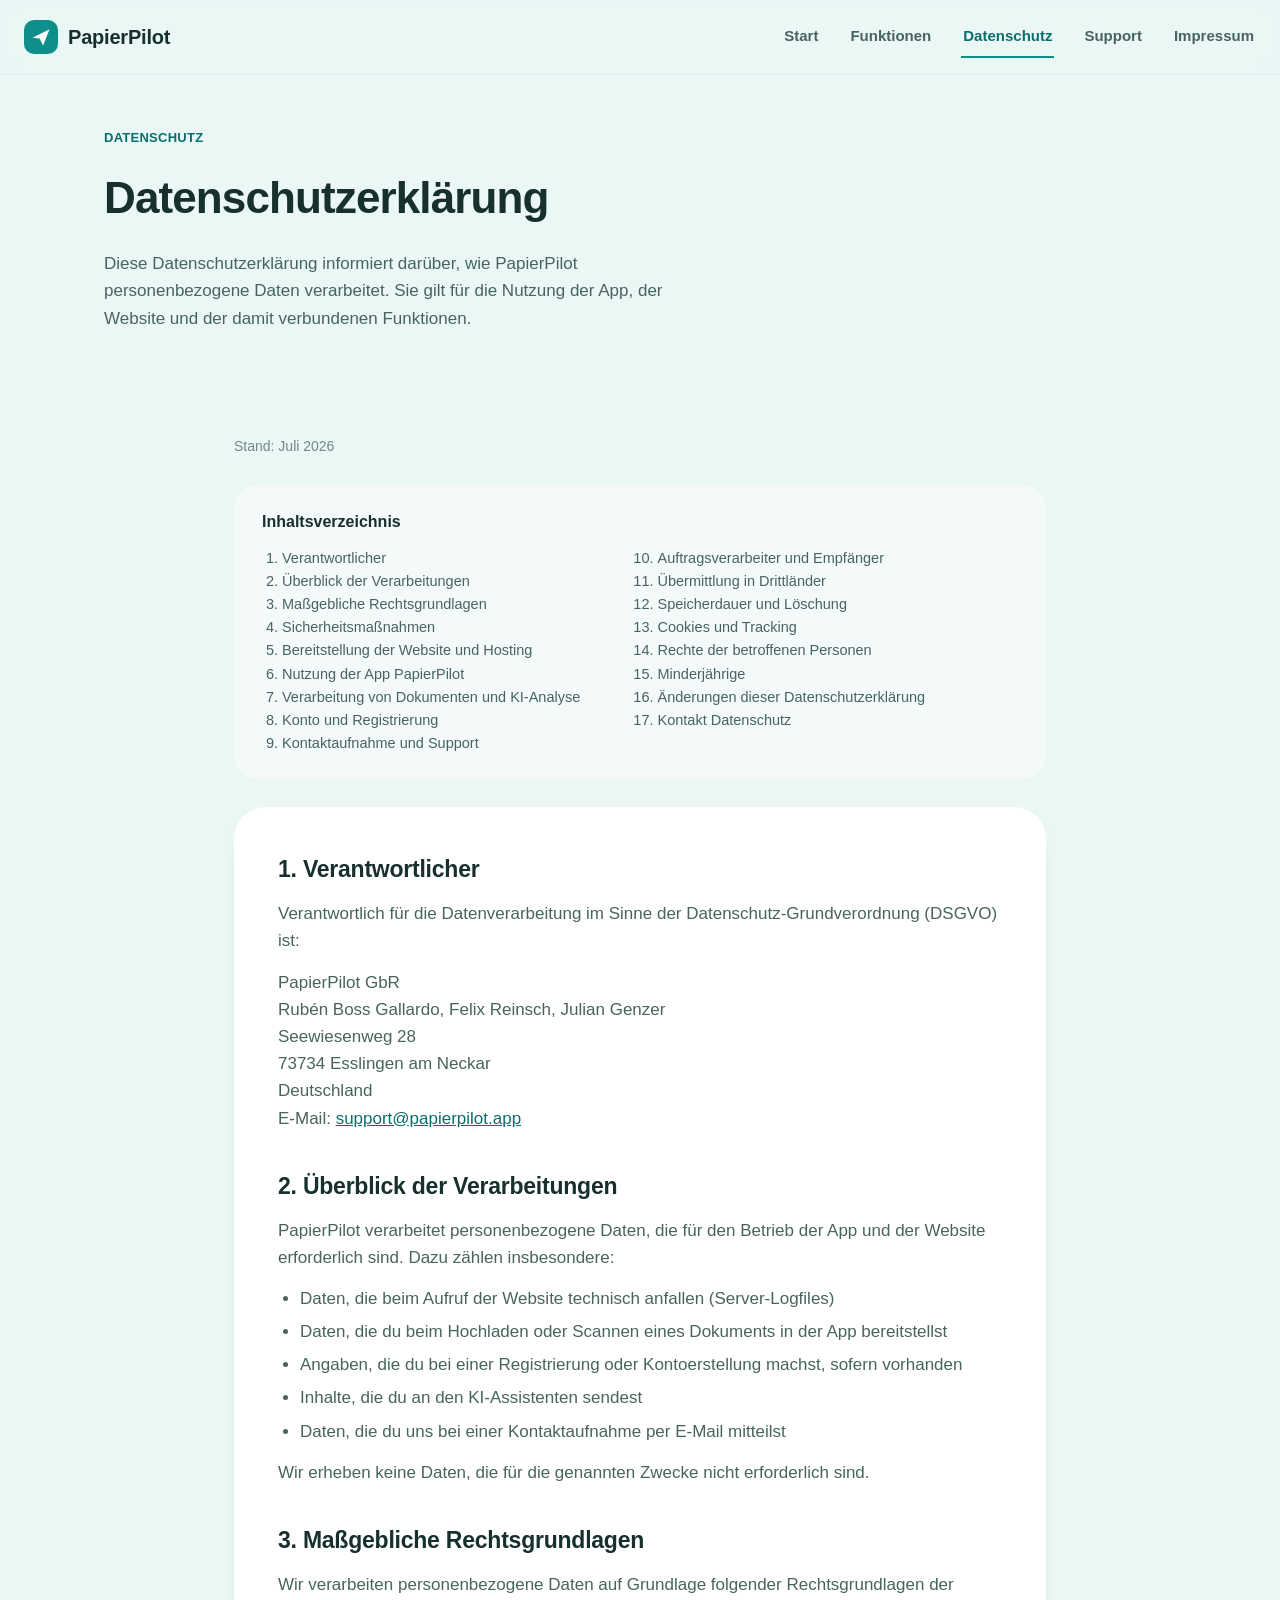
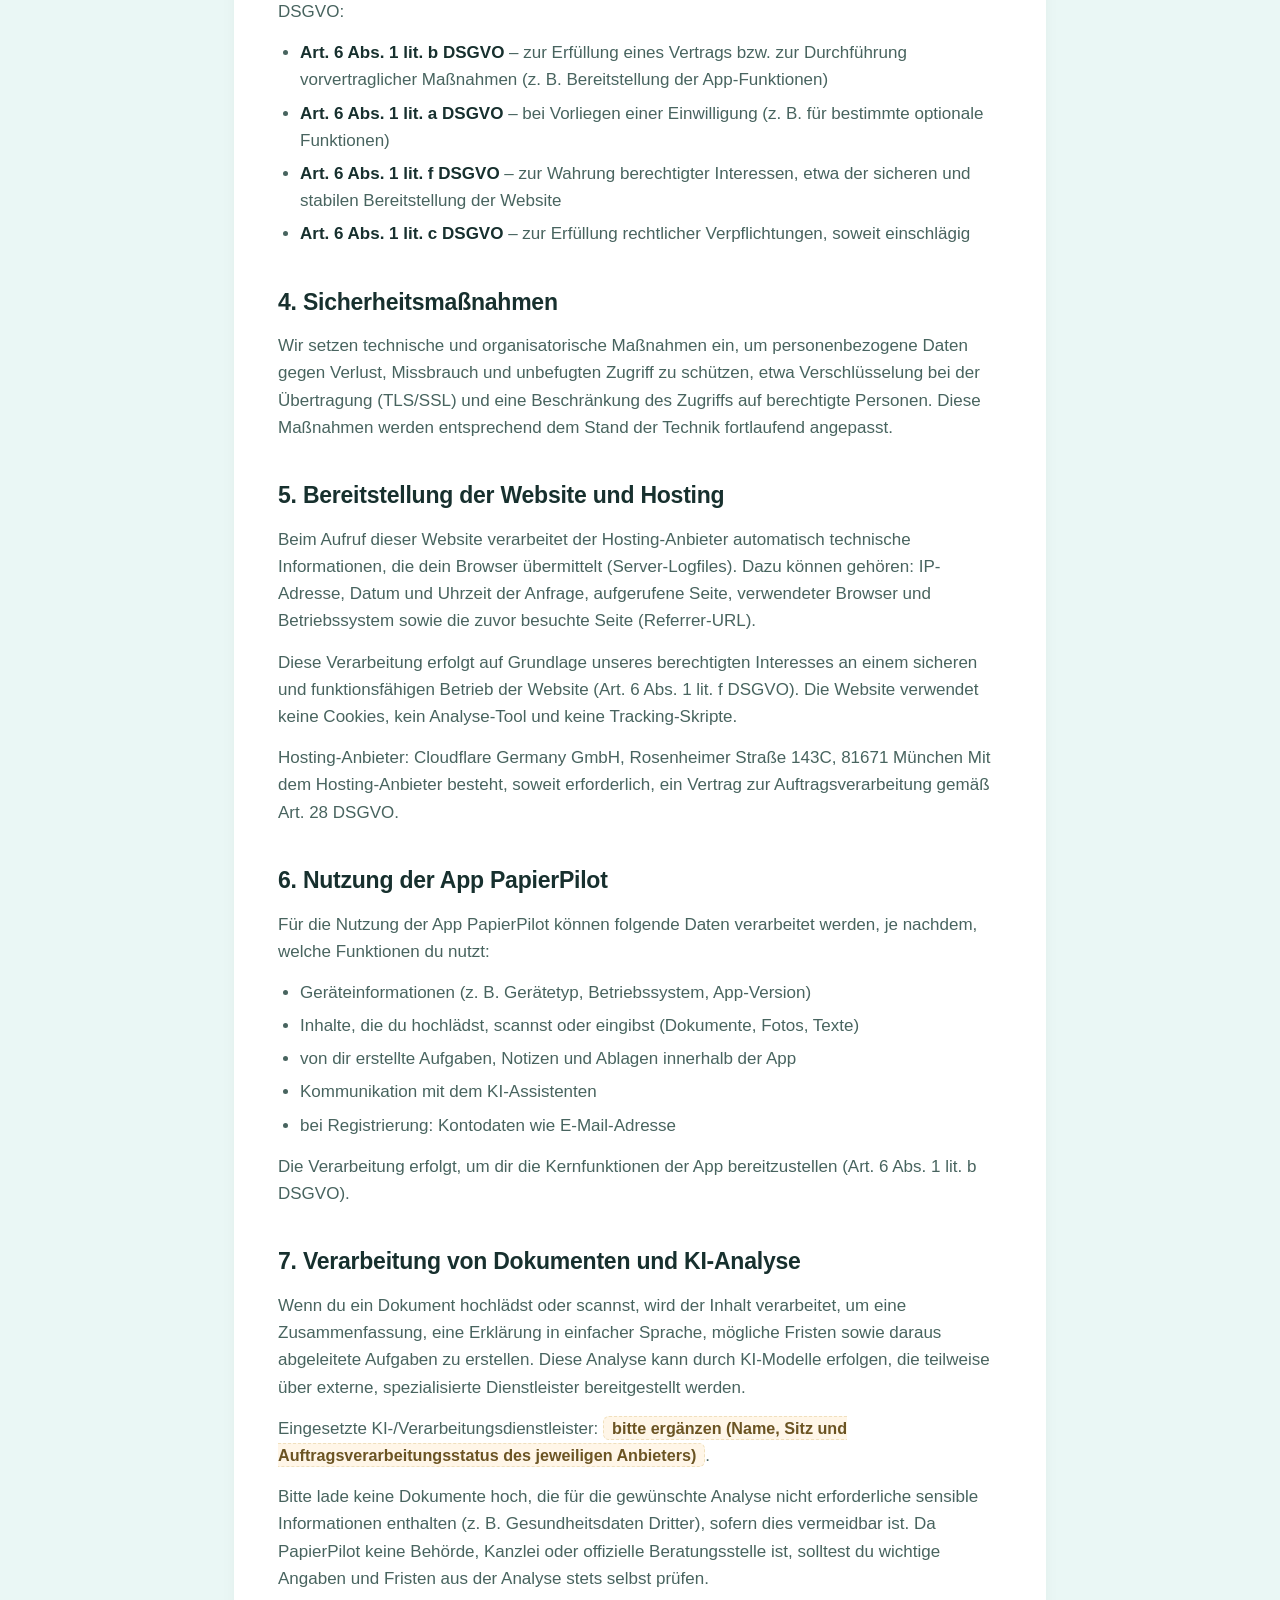
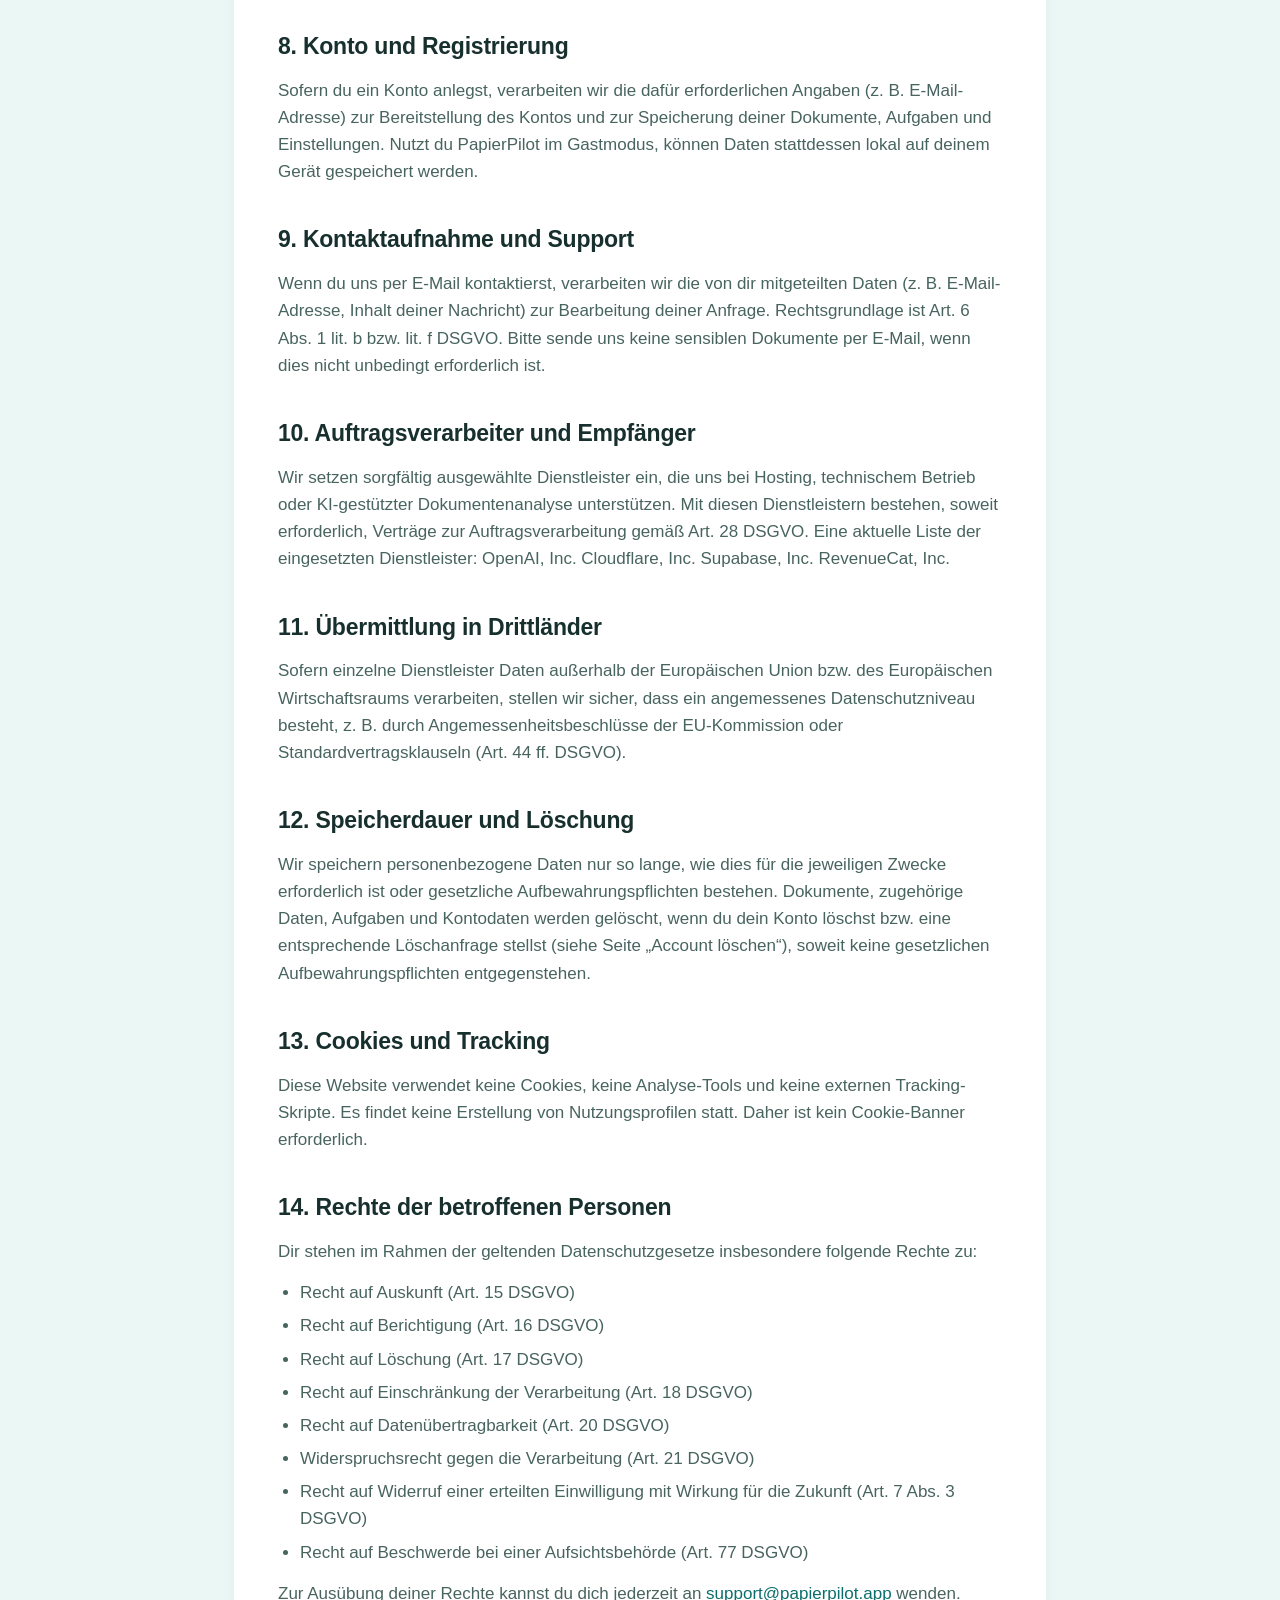
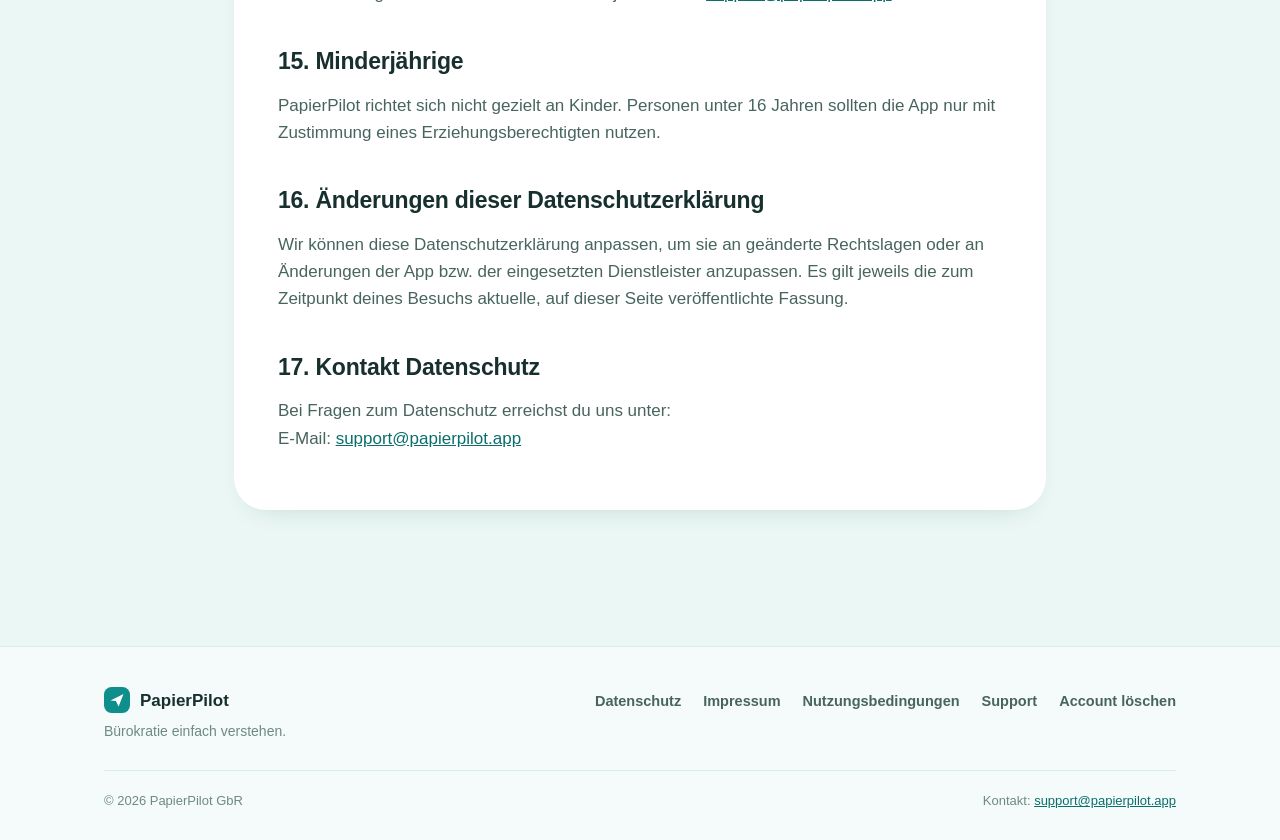
==== datenschutz.html @ b6b0c9d1 "Update service providers and data retention details Added a list of service providers and updated re" ====
<!DOCTYPE html>
<html lang="de">
<head>
<meta charset="UTF-8" />
<meta name="viewport" content="width=device-width, initial-scale=1.0" />
<title>Datenschutz – PapierPilot</title>
<meta name="description" content="Datenschutzerklärung von PapierPilot: Informationen zur Verarbeitung personenbezogener Daten in der App und auf der Website." />
<link rel="canonical" href="https://papierpilot.app/datenschutz" />

<meta property="og:type" content="website" />
<meta property="og:title" content="Datenschutz – PapierPilot" />
<meta property="og:description" content="Datenschutzerklärung von PapierPilot: Informationen zur Verarbeitung personenbezogener Daten in der App und auf der Website." />
<meta property="og:url" content="https://papierpilot.app/datenschutz" />
<meta property="og:locale" content="de_DE" />

<link rel="icon" href="/favicon.ico" sizes="any" />
<link rel="icon" href="/favicon.svg" type="image/svg+xml" />
<link rel="apple-touch-icon" href="/apple-touch-icon.png" />

<link rel="stylesheet" href="styles.css" />
</head>
<body>

<a class="skip-link" href="#hauptinhalt">Zum Inhalt springen</a>

<header class="site-header">
  <div class="header-inner">
    <a class="logo" href="/">
      <svg class="logo-mark" viewBox="0 0 48 48" fill="none" xmlns="http://www.w3.org/2000/svg" aria-hidden="true">
        <rect width="48" height="48" rx="14" fill="#0E8F8B"/>
        <path d="M12 25L36 13L27 36L22 26L12 25Z" fill="#ffffff"/>
      </svg>
      PapierPilot
    </a>
    <button class="nav-toggle" aria-expanded="false" aria-controls="main-nav" aria-label="Menü öffnen">
      <svg viewBox="0 0 24 24" fill="none" stroke="currentColor" stroke-width="2" stroke-linecap="round"><line x1="3" y1="6" x2="21" y2="6"/><line x1="3" y1="12" x2="21" y2="12"/><line x1="3" y1="18" x2="21" y2="18"/></svg>
    </button>
    <nav class="main-nav" id="main-nav" aria-label="Hauptnavigation">
      <a href="/">Start</a>
      <a href="/funktionen">Funktionen</a>
      <a href="/datenschutz" aria-current="page">Datenschutz</a>
      <a href="/support">Support</a>
      <a href="/impressum">Impressum</a>
    </nav>
  </div>
</header>

<main id="hauptinhalt">

  <section class="page-hero">
    <div class="container">
      <span class="eyebrow">Datenschutz</span>
      <h1>Datenschutzerklärung</h1>
      <p>
        Diese Datenschutzerklärung informiert darüber, wie PapierPilot personenbezogene Daten verarbeitet.
        Sie gilt für die Nutzung der App, der Website und der damit verbundenen Funktionen.
      </p>
    </div>
  </section>

  <section class="section">
    <div class="container" style="max-width: 860px;">

      <!--
        WICHTIGER HINWEIS FÜR DIE UMSETZUNG:
        Der Nutzer hat keinen vorhandenen Datenschutztext zur 1:1-Übernahme bereitgestellt
        (im Prompt stand nur ein Platzhalter). Der folgende Text ist daher eine vollständige,
        auf die beschriebene App zugeschnittene DSGVO-Vorlage. Alle Stellen, die individuelle
        technische oder organisatorische Angaben benötigen (Hosting-Anbieter, ggf. eingesetzte
        KI-/Cloud-Dienstleister, Speicherfristen, Auftragsverarbeiter), sind unten als
        "bitte ergänzen" markiert und MÜSSEN vor Veröffentlichung durch die tatsächlichen
        Angaben ersetzt und juristisch geprüft werden.
      -->

      <p class="last-updated">Stand: Juli 2026</p>

      <div class="toc">
        <h2>Inhaltsverzeichnis</h2>
        <ol>
          <li><a href="#verantwortlicher">Verantwortlicher</a></li>
          <li><a href="#ueberblick">Überblick der Verarbeitungen</a></li>
          <li><a href="#rechtsgrundlagen">Maßgebliche Rechtsgrundlagen</a></li>
          <li><a href="#sicherheit">Sicherheitsmaßnahmen</a></li>
          <li><a href="#website-hosting">Bereitstellung der Website und Hosting</a></li>
          <li><a href="#app-nutzung">Nutzung der App PapierPilot</a></li>
          <li><a href="#dokumente">Verarbeitung von Dokumenten und KI-Analyse</a></li>
          <li><a href="#konto">Konto und Registrierung</a></li>
          <li><a href="#kontakt-support">Kontaktaufnahme und Support</a></li>
          <li><a href="#auftragsverarbeiter">Auftragsverarbeiter und Empfänger</a></li>
          <li><a href="#drittlaender">Übermittlung in Drittländer</a></li>
          <li><a href="#speicherdauer">Speicherdauer und Löschung</a></li>
          <li><a href="#cookies">Cookies und Tracking</a></li>
          <li><a href="#rechte">Rechte der betroffenen Personen</a></li>
          <li><a href="#minderjaehrige">Minderjährige</a></li>
          <li><a href="#aenderungen">Änderungen dieser Datenschutzerklärung</a></li>
          <li><a href="#kontakt-datenschutz">Kontakt Datenschutz</a></li>
        </ol>
      </div>

      <div class="content-card">

        <h2 id="verantwortlicher">1. Verantwortlicher</h2>
        <p>Verantwortlich für die Datenverarbeitung im Sinne der Datenschutz-Grundverordnung (DSGVO) ist:</p>
        <p>
          PapierPilot GbR<br />
          Rubén Boss Gallardo, Felix Reinsch, Julian Genzer<br />
          Seewiesenweg 28<br />
          73734 Esslingen am Neckar<br />
          Deutschland<br />
          E-Mail: <a href="mailto:support@papierpilot.app">support@papierpilot.app</a>
        </p>

        <h2 id="ueberblick">2. Überblick der Verarbeitungen</h2>
        <p>
          PapierPilot verarbeitet personenbezogene Daten, die für den Betrieb der App und der Website
          erforderlich sind. Dazu zählen insbesondere:
        </p>
        <ul>
          <li>Daten, die beim Aufruf der Website technisch anfallen (Server-Logfiles)</li>
          <li>Daten, die du beim Hochladen oder Scannen eines Dokuments in der App bereitstellst</li>
          <li>Angaben, die du bei einer Registrierung oder Kontoerstellung machst, sofern vorhanden</li>
          <li>Inhalte, die du an den KI-Assistenten sendest</li>
          <li>Daten, die du uns bei einer Kontaktaufnahme per E-Mail mitteilst</li>
        </ul>
        <p>Wir erheben keine Daten, die für die genannten Zwecke nicht erforderlich sind.</p>

        <h2 id="rechtsgrundlagen">3. Maßgebliche Rechtsgrundlagen</h2>
        <p>Wir verarbeiten personenbezogene Daten auf Grundlage folgender Rechtsgrundlagen der DSGVO:</p>
        <ul>
          <li><strong>Art. 6 Abs. 1 lit. b DSGVO</strong> – zur Erfüllung eines Vertrags bzw. zur Durchführung vorvertraglicher Maßnahmen (z. B. Bereitstellung der App-Funktionen)</li>
          <li><strong>Art. 6 Abs. 1 lit. a DSGVO</strong> – bei Vorliegen einer Einwilligung (z. B. für bestimmte optionale Funktionen)</li>
          <li><strong>Art. 6 Abs. 1 lit. f DSGVO</strong> – zur Wahrung berechtigter Interessen, etwa der sicheren und stabilen Bereitstellung der Website</li>
          <li><strong>Art. 6 Abs. 1 lit. c DSGVO</strong> – zur Erfüllung rechtlicher Verpflichtungen, soweit einschlägig</li>
        </ul>

        <h2 id="sicherheit">4. Sicherheitsmaßnahmen</h2>
        <p>
          Wir setzen technische und organisatorische Maßnahmen ein, um personenbezogene Daten gegen
          Verlust, Missbrauch und unbefugten Zugriff zu schützen, etwa Verschlüsselung bei der Übertragung
          (TLS/SSL) und eine Beschränkung des Zugriffs auf berechtigte Personen. Diese Maßnahmen werden
          entsprechend dem Stand der Technik fortlaufend angepasst.
        </p>

        <h2 id="website-hosting">5. Bereitstellung der Website und Hosting</h2>
        <p>
          Beim Aufruf dieser Website verarbeitet der Hosting-Anbieter automatisch technische Informationen,
          die dein Browser übermittelt (Server-Logfiles). Dazu können gehören: IP-Adresse, Datum und Uhrzeit
          der Anfrage, aufgerufene Seite, verwendeter Browser und Betriebssystem sowie die zuvor besuchte
          Seite (Referrer-URL).
        </p>
        <p>
          Diese Verarbeitung erfolgt auf Grundlage unseres berechtigten Interesses an einem sicheren und
          funktionsfähigen Betrieb der Website (Art. 6 Abs. 1 lit. f DSGVO). Die Website verwendet keine
          Cookies, kein Analyse-Tool und keine Tracking-Skripte.
        </p>
        <p>
          Hosting-Anbieter: Cloudflare Germany GmbH, Rosenheimer Straße 143C, 81671 München
          Mit dem Hosting-Anbieter besteht, soweit erforderlich, ein Vertrag zur Auftragsverarbeitung
          gemäß Art. 28 DSGVO.
        </p>

        <h2 id="app-nutzung">6. Nutzung der App PapierPilot</h2>
        <p>
          Für die Nutzung der App PapierPilot können folgende Daten verarbeitet werden, je nachdem, welche
          Funktionen du nutzt:
        </p>
        <ul>
          <li>Geräteinformationen (z. B. Gerätetyp, Betriebssystem, App-Version)</li>
          <li>Inhalte, die du hochlädst, scannst oder eingibst (Dokumente, Fotos, Texte)</li>
          <li>von dir erstellte Aufgaben, Notizen und Ablagen innerhalb der App</li>
          <li>Kommunikation mit dem KI-Assistenten</li>
          <li>bei Registrierung: Kontodaten wie E-Mail-Adresse</li>
        </ul>
        <p>
          Die Verarbeitung erfolgt, um dir die Kernfunktionen der App bereitzustellen (Art. 6 Abs. 1 lit. b DSGVO).
        </p>

        <h2 id="dokumente">7. Verarbeitung von Dokumenten und KI-Analyse</h2>
        <p>
          Wenn du ein Dokument hochlädst oder scannst, wird der Inhalt verarbeitet, um eine Zusammenfassung,
          eine Erklärung in einfacher Sprache, mögliche Fristen sowie daraus abgeleitete Aufgaben zu erstellen.
          Diese Analyse kann durch KI-Modelle erfolgen, die teilweise über externe, spezialisierte
          Dienstleister bereitgestellt werden.
        </p>
        <p>
          Eingesetzte KI-/Verarbeitungsdienstleister: <span class="placeholder">bitte ergänzen (Name, Sitz und Auftragsverarbeitungsstatus des jeweiligen Anbieters)</span>.
        </p>
        <p>
          Bitte lade keine Dokumente hoch, die für die gewünschte Analyse nicht erforderliche sensible
          Informationen enthalten (z. B. Gesundheitsdaten Dritter), sofern dies vermeidbar ist. Da PapierPilot
          keine Behörde, Kanzlei oder offizielle Beratungsstelle ist, solltest du wichtige Angaben und Fristen
          aus der Analyse stets selbst prüfen.
        </p>

        <h2 id="konto">8. Konto und Registrierung</h2>
        <p>
          Sofern du ein Konto anlegst, verarbeiten wir die dafür erforderlichen Angaben (z. B. E-Mail-Adresse)
          zur Bereitstellung des Kontos und zur Speicherung deiner Dokumente, Aufgaben und Einstellungen. Nutzt
          du PapierPilot im Gastmodus, können Daten stattdessen lokal auf deinem Gerät gespeichert werden.
        </p>

        <h2 id="kontakt-support">9. Kontaktaufnahme und Support</h2>
        <p>
          Wenn du uns per E-Mail kontaktierst, verarbeiten wir die von dir mitgeteilten Daten (z. B.
          E-Mail-Adresse, Inhalt deiner Nachricht) zur Bearbeitung deiner Anfrage. Rechtsgrundlage ist
          Art. 6 Abs. 1 lit. b bzw. lit. f DSGVO. Bitte sende uns keine sensiblen Dokumente per E-Mail,
          wenn dies nicht unbedingt erforderlich ist.
        </p>

        <h2 id="auftragsverarbeiter">10. Auftragsverarbeiter und Empfänger</h2>
        <p>
          Wir setzen sorgfältig ausgewählte Dienstleister ein, die uns bei Hosting, technischem Betrieb oder
          KI-gestützter Dokumentenanalyse unterstützen. Mit diesen Dienstleistern bestehen, soweit
          erforderlich, Verträge zur Auftragsverarbeitung gemäß Art. 28 DSGVO. Eine aktuelle Liste der
          eingesetzten Dienstleister: 
          OpenAI, Inc.
          Cloudflare, Inc.
          Supabase, Inc.
          RevenueCat, Inc.
        </p>

        <h2 id="drittlaender">11. Übermittlung in Drittländer</h2>
        <p>
          Sofern einzelne Dienstleister Daten außerhalb der Europäischen Union bzw. des Europäischen
          Wirtschaftsraums verarbeiten, stellen wir sicher, dass ein angemessenes Datenschutzniveau besteht,
          z. B. durch Angemessenheitsbeschlüsse der EU-Kommission oder Standardvertragsklauseln
          (Art. 44 ff. DSGVO). 
        </p>

        <h2 id="speicherdauer">12. Speicherdauer und Löschung</h2>
        <p>
          Wir speichern personenbezogene Daten nur so lange, wie dies für die jeweiligen Zwecke erforderlich
          ist oder gesetzliche Aufbewahrungspflichten bestehen. Dokumente, zugehörige Daten, Aufgaben und Kontodaten werden
          gelöscht, wenn du dein Konto löschst bzw. eine entsprechende Löschanfrage stellst (siehe Seite
          „Account löschen“), soweit keine gesetzlichen Aufbewahrungspflichten entgegenstehen. 
        </p>

        <h2 id="cookies">13. Cookies und Tracking</h2>
        <p>
          Diese Website verwendet keine Cookies, keine Analyse-Tools und keine externen Tracking-Skripte.
          Es findet keine Erstellung von Nutzungsprofilen statt. Daher ist kein Cookie-Banner erforderlich.
        </p>

        <h2 id="rechte">14. Rechte der betroffenen Personen</h2>
        <p>Dir stehen im Rahmen der geltenden Datenschutzgesetze insbesondere folgende Rechte zu:</p>
        <ul>
          <li>Recht auf Auskunft (Art. 15 DSGVO)</li>
          <li>Recht auf Berichtigung (Art. 16 DSGVO)</li>
          <li>Recht auf Löschung (Art. 17 DSGVO)</li>
          <li>Recht auf Einschränkung der Verarbeitung (Art. 18 DSGVO)</li>
          <li>Recht auf Datenübertragbarkeit (Art. 20 DSGVO)</li>
          <li>Widerspruchsrecht gegen die Verarbeitung (Art. 21 DSGVO)</li>
          <li>Recht auf Widerruf einer erteilten Einwilligung mit Wirkung für die Zukunft (Art. 7 Abs. 3 DSGVO)</li>
          <li>Recht auf Beschwerde bei einer Aufsichtsbehörde (Art. 77 DSGVO)</li>
        </ul>
        <p>
          Zur Ausübung deiner Rechte kannst du dich jederzeit an
          <a href="mailto:support@papierpilot.app">support@papierpilot.app</a> wenden.
        </p>

        <h2 id="minderjaehrige">15. Minderjährige</h2>
        <p>
          PapierPilot richtet sich nicht gezielt an Kinder. Personen unter 16 Jahren sollten die App nur mit
          Zustimmung eines Erziehungsberechtigten nutzen.
        </p>

        <h2 id="aenderungen">16. Änderungen dieser Datenschutzerklärung</h2>
        <p>
          Wir können diese Datenschutzerklärung anpassen, um sie an geänderte Rechtslagen oder an
          Änderungen der App bzw. der eingesetzten Dienstleister anzupassen. Es gilt jeweils die zum
          Zeitpunkt deines Besuchs aktuelle, auf dieser Seite veröffentlichte Fassung.
        </p>

        <h2 id="kontakt-datenschutz">17. Kontakt Datenschutz</h2>
        <p>
          Bei Fragen zum Datenschutz erreichst du uns unter:<br />
          E-Mail: <a href="mailto:support@papierpilot.app">support@papierpilot.app</a>
        </p>

      </div>
    </div>
  </section>

</main>

<footer class="site-footer">
  <div class="container">
    <div class="footer-inner">
      <div>
        <div class="footer-brand">
          <svg viewBox="0 0 48 48" fill="none" xmlns="http://www.w3.org/2000/svg" aria-hidden="true"><rect width="48" height="48" rx="14" fill="#0E8F8B"/><path d="M12 25L36 13L27 36L22 26L12 25Z" fill="#ffffff"/></svg>
          PapierPilot
        </div>
        <p class="footer-tagline">Bürokratie einfach verstehen.</p>
      </div>
      <ul class="footer-links">
        <li><a href="/datenschutz">Datenschutz</a></li>
        <li><a href="/impressum">Impressum</a></li>
        <li><a href="/nutzungsbedingungen">Nutzungsbedingungen</a></li>
        <li><a href="/support">Support</a></li>
        <li><a href="/account-loeschen">Account löschen</a></li>
      </ul>
    </div>
    <div class="footer-bottom">
      <span>© 2026 PapierPilot GbR</span>
      <span>Kontakt: <a href="mailto:support@papierpilot.app">support@papierpilot.app</a></span>
    </div>
  </div>
</footer>

<script src="script.js"></script>
</body>
</html>
---- styles.css ----
/* =========================================================
   PapierPilot – Stylesheet
   Bürokratie einfach verstehen.
   Keine externen Fonts, keine externen Icon-Bibliotheken.
   ========================================================= */

:root {
  /* Farben */
  --bg: #eaf7f5;
  --bg-soft: #f4fbfa;
  --card: #ffffff;
  --card-alt: #f3faf9;
  --text: #17302e;
  --text-soft: #48645f;
  --text-faint: #6f8985;
  --accent: #0e8f8b;
  --accent-dark: #0a6f6c;
  --accent-soft: #dff3f1;
  --accent-softer: #eefaf8;
  --border: #d7eeeb;
  --warn-bg: #fff6e8;
  --warn-border: #f0e0bd;
  --warn-text: #6b5423;
  --shadow-card: 0 24px 48px -28px rgba(15, 55, 51, 0.28);
  --shadow-soft: 0 12px 28px -18px rgba(15, 55, 51, 0.22);
  --radius-xl: 32px;
  --radius-lg: 24px;
  --radius-md: 16px;
  --radius-sm: 10px;
  --radius-pill: 999px;

  /* Typografie – ausschließlich Systemschriften */
  --font-heading: -apple-system, "SF Pro Rounded", "Segoe UI", Roboto,
    "Helvetica Neue", Arial, sans-serif;
  --font-body: -apple-system, "Segoe UI", Roboto, "Helvetica Neue", Arial,
    sans-serif;

  --max-width: 1120px;
}

* {
  box-sizing: border-box;
}

html {
  scroll-behavior: smooth;
}

body {
  margin: 0;
  background: var(--bg);
  color: var(--text);
  font-family: var(--font-body);
  font-size: 17px;
  line-height: 1.6;
  -webkit-font-smoothing: antialiased;
}

img,
svg {
  max-width: 100%;
  display: block;
}

a {
  color: var(--accent-dark);
}

a:focus-visible,
button:focus-visible,
.btn:focus-visible {
  outline: 3px solid var(--accent-dark);
  outline-offset: 3px;
}

.container {
  max-width: var(--max-width);
  margin: 0 auto;
  padding: 0 24px;
}

/* Sichtbarkeit nur für Screenreader */
.sr-only {
  position: absolute;
  width: 1px;
  height: 1px;
  padding: 0;
  margin: -1px;
  overflow: hidden;
  clip: rect(0, 0, 0, 0);
  white-space: nowrap;
  border: 0;
}

.skip-link {
  position: absolute;
  left: -999px;
  top: 0;
  background: var(--accent-dark);
  color: #fff;
  padding: 12px 20px;
  border-radius: 0 0 var(--radius-sm) 0;
  z-index: 100;
}

.skip-link:focus {
  left: 0;
}

/* =====================
   Header / Navigation
   ===================== */

.site-header {
  position: sticky;
  top: 0;
  z-index: 50;
  background: rgba(234, 247, 245, 0.9);
  backdrop-filter: blur(10px);
  border-bottom: 1px solid var(--border);
}

.header-inner {
  display: flex;
  align-items: center;
  justify-content: space-between;
  padding: 16px 24px;
}

.logo {
  display: flex;
  align-items: center;
  gap: 10px;
  font-family: var(--font-heading);
  font-weight: 800;
  font-size: 20px;
  color: var(--text);
  text-decoration: none;
  letter-spacing: -0.01em;
}

.logo-mark {
  width: 34px;
  height: 34px;
  flex-shrink: 0;
}

.main-nav {
  display: flex;
  align-items: center;
  gap: 28px;
}

.main-nav a {
  color: var(--text-soft);
  text-decoration: none;
  font-weight: 600;
  font-size: 15px;
  padding: 8px 2px;
  border-bottom: 2px solid transparent;
}

.main-nav a:hover,
.main-nav a[aria-current="page"] {
  color: var(--accent-dark);
  border-bottom-color: var(--accent);
}

.nav-toggle {
  display: none;
  background: var(--card);
  border: 1px solid var(--border);
  border-radius: var(--radius-sm);
  padding: 8px 10px;
  cursor: pointer;
}

.nav-toggle svg {
  width: 22px;
  height: 22px;
}

@media (max-width: 760px) {
  .nav-toggle {
    display: inline-flex;
  }

  .main-nav {
    position: absolute;
    top: 100%;
    left: 0;
    right: 0;
    background: var(--card);
    flex-direction: column;
    align-items: flex-start;
    gap: 4px;
    padding: 12px 24px 20px;
    border-bottom: 1px solid var(--border);
    display: none;
  }

  .main-nav.open {
    display: flex;
  }

  .main-nav a {
    width: 100%;
    padding: 10px 0;
  }
}

/* =====================
   Hero
   ===================== */

.hero {
  padding: 56px 0 32px;
}

.hero-card {
  background: var(--card);
  border-radius: var(--radius-xl);
  box-shadow: var(--shadow-card);
  padding: 56px 48px;
  display: grid;
  grid-template-columns: 1.1fr 0.9fr;
  gap: 40px;
  align-items: center;
  position: relative;
  overflow: hidden;
}

.hero-eyebrow {
  display: inline-flex;
  align-items: center;
  gap: 8px;
  background: var(--accent-soft);
  color: var(--accent-dark);
  font-weight: 700;
  font-size: 13px;
  padding: 7px 16px;
  border-radius: var(--radius-pill);
  margin-bottom: 20px;
}

.hero h1 {
  font-family: var(--font-heading);
  font-size: clamp(36px, 5vw, 52px);
  line-height: 1.06;
  letter-spacing: -0.02em;
  margin: 0 0 12px;
  color: var(--text);
}

.hero-subtitle {
  font-family: var(--font-heading);
  font-weight: 700;
  font-size: 20px;
  color: var(--accent-dark);
  margin: 0 0 18px;
}

.hero-text {
  color: var(--text-soft);
  font-size: 17px;
  max-width: 52ch;
  margin: 0 0 28px;
}

.hero-actions {
  display: flex;
  flex-wrap: wrap;
  gap: 14px;
  margin-bottom: 18px;
}

.hero-note {
  font-size: 13.5px;
  color: var(--text-faint);
  max-width: 52ch;
  line-height: 1.55;
}

.hero-visual {
  position: relative;
  display: flex;
  align-items: center;
  justify-content: center;
}

.hero-visual svg {
  width: 100%;
  height: auto;
  max-width: 340px;
}

@media (max-width: 900px) {
  .hero-card {
    grid-template-columns: 1fr;
    padding: 36px 24px;
  }

  .hero-visual {
    order: -1;
  }

  .hero-visual svg {
    max-width: 220px;
    margin: 0 auto;
  }
}

/* =====================
   Buttons / Badges
   ===================== */

.btn {
  display: inline-flex;
  align-items: center;
  gap: 8px;
  font-family: var(--font-body);
  font-weight: 700;
  font-size: 15px;
  padding: 13px 26px;
  border-radius: var(--radius-pill);
  text-decoration: none;
  border: 2px solid transparent;
  cursor: pointer;
  transition: transform 0.15s ease, background 0.15s ease;
}

.btn:hover {
  transform: translateY(-1px);
}

.btn-primary {
  background: var(--accent);
  color: #ffffff;
}

.btn-primary:hover {
  background: var(--accent-dark);
}

.btn-secondary {
  background: var(--card);
  color: var(--accent-dark);
  border-color: var(--border);
}

.btn-secondary:hover {
  border-color: var(--accent);
}

.badge {
  display: inline-flex;
  align-items: center;
  gap: 6px;
  background: var(--accent-soft);
  color: var(--accent-dark);
  font-size: 12.5px;
  font-weight: 700;
  padding: 5px 14px;
  border-radius: var(--radius-pill);
}

/* =====================
   Sections generisch
   ===================== */

.section {
  padding: 64px 0;
}

.section-tight {
  padding: 32px 0;
}

.section-head {
  max-width: 62ch;
  margin: 0 0 40px;
}

.section-head h2 {
  font-family: var(--font-heading);
  font-size: clamp(28px, 3.4vw, 36px);
  letter-spacing: -0.015em;
  margin: 0 0 14px;
  color: var(--text);
}

.section-head p {
  color: var(--text-soft);
  font-size: 17px;
  margin: 0;
}

.page-hero {
  padding: 48px 0 8px;
}

.page-hero h1 {
  font-family: var(--font-heading);
  font-size: clamp(32px, 4.4vw, 44px);
  letter-spacing: -0.02em;
  margin: 0 0 14px;
}

.page-hero p {
  color: var(--text-soft);
  max-width: 62ch;
  font-size: 17px;
}

.eyebrow {
  display: inline-block;
  color: var(--accent-dark);
  font-weight: 700;
  font-size: 13px;
  letter-spacing: 0.02em;
  text-transform: uppercase;
  margin-bottom: 14px;
}

/* =====================
   Feature Cards
   ===================== */

.card-grid {
  display: grid;
  grid-template-columns: repeat(3, 1fr);
  gap: 20px;
}

@media (max-width: 900px) {
  .card-grid {
    grid-template-columns: repeat(2, 1fr);
  }
}

@media (max-width: 620px) {
  .card-grid {
    grid-template-columns: 1fr;
  }
}

.feature-card {
  background: var(--card);
  border-radius: var(--radius-lg);
  padding: 28px 24px;
  box-shadow: var(--shadow-soft);
  border: 1px solid var(--border);
}

.feature-icon {
  width: 46px;
  height: 46px;
  border-radius: var(--radius-md);
  background: var(--accent-soft);
  display: flex;
  align-items: center;
  justify-content: center;
  margin-bottom: 16px;
}

.feature-icon svg {
  width: 24px;
  height: 24px;
  color: var(--accent-dark);
}

.feature-card h3 {
  font-family: var(--font-heading);
  font-size: 18px;
  margin: 0 0 8px;
  letter-spacing: -0.01em;
}

.feature-card p {
  color: var(--text-soft);
  font-size: 15px;
  margin: 0;
}

/* =====================
   Listen mit Icon
   ===================== */

.icon-list {
  list-style: none;
  margin: 0;
  padding: 0;
  display: grid;
  grid-template-columns: repeat(2, 1fr);
  gap: 12px;
}

@media (max-width: 620px) {
  .icon-list {
    grid-template-columns: 1fr;
  }
}

.icon-list li {
  display: flex;
  align-items: flex-start;
  gap: 10px;
  background: var(--card-alt);
  border-radius: var(--radius-md);
  padding: 14px 16px;
  font-size: 15px;
  color: var(--text-soft);
}

.icon-list svg {
  width: 20px;
  height: 20px;
  color: var(--accent-dark);
  flex-shrink: 0;
  margin-top: 1px;
}

/* =====================
   Hinweis-/Warnboxen
   ===================== */

.notice {
  background: var(--warn-bg);
  border: 1px solid var(--warn-border);
  color: var(--warn-text);
  border-radius: var(--radius-lg);
  padding: 24px 28px;
  display: flex;
  gap: 16px;
  align-items: flex-start;
}

.notice svg {
  width: 24px;
  height: 24px;
  flex-shrink: 0;
  margin-top: 2px;
}

.notice h3 {
  font-family: var(--font-heading);
  margin: 0 0 6px;
  font-size: 17px;
  color: var(--warn-text);
}

.notice p {
  margin: 0;
  font-size: 15px;
  line-height: 1.6;
}

.info-card {
  background: var(--accent-softer);
  border: 1px solid var(--border);
  border-radius: var(--radius-lg);
  padding: 24px 28px;
}

/* =====================
   Content-Blöcke (Rechtstexte etc.)
   ===================== */

.content-card {
  background: var(--card);
  border-radius: var(--radius-xl);
  box-shadow: var(--shadow-soft);
  padding: 44px;
  margin-bottom: 24px;
}

@media (max-width: 620px) {
  .content-card {
    padding: 28px 22px;
  }
}

.content-card h2 {
  font-family: var(--font-heading);
  font-size: 23px;
  letter-spacing: -0.01em;
  margin: 36px 0 12px;
}

.content-card h2:first-child {
  margin-top: 0;
}

.content-card h3 {
  font-family: var(--font-heading);
  font-size: 18px;
  margin: 24px 0 8px;
}

.content-card p {
  color: var(--text-soft);
  margin: 0 0 14px;
}

.content-card ul {
  color: var(--text-soft);
  margin: 0 0 14px;
  padding-left: 22px;
}

.content-card li {
  margin-bottom: 6px;
}

.content-card strong {
  color: var(--text);
}

.placeholder {
  background: var(--warn-bg);
  border: 1px dashed var(--warn-border);
  color: var(--warn-text);
  padding: 2px 8px;
  border-radius: 6px;
  font-weight: 600;
  font-size: 0.95em;
}

.toc {
  background: var(--card-alt);
  border-radius: var(--radius-lg);
  padding: 24px 28px;
  margin-bottom: 28px;
}

.toc h2 {
  font-family: var(--font-heading);
  font-size: 16px;
  margin: 0 0 12px;
}

.toc ol {
  margin: 0;
  padding-left: 20px;
  columns: 2;
  color: var(--text-soft);
  font-size: 14.5px;
}

@media (max-width: 620px) {
  .toc ol {
    columns: 1;
  }
}

.toc a {
  text-decoration: none;
  color: var(--text-soft);
}

.toc a:hover {
  color: var(--accent-dark);
}

.last-updated {
  color: var(--text-faint);
  font-size: 14px;
  margin-bottom: 28px;
}

/* =====================
   FAQ
   ===================== */

.faq-item {
  background: var(--card);
  border-radius: var(--radius-md);
  border: 1px solid var(--border);
  margin-bottom: 12px;
  overflow: hidden;
}

.faq-item summary {
  cursor: pointer;
  padding: 18px 22px;
  font-weight: 700;
  font-family: var(--font-heading);
  font-size: 15.5px;
  list-style: none;
  display: flex;
  justify-content: space-between;
  align-items: center;
  gap: 12px;
}

.faq-item summary::-webkit-details-marker {
  display: none;
}

.faq-item summary::after {
  content: "+";
  font-size: 22px;
  color: var(--accent-dark);
  flex-shrink: 0;
  transition: transform 0.15s ease;
}

.faq-item[open] summary::after {
  transform: rotate(45deg);
}

.faq-item .faq-answer {
  padding: 0 22px 20px;
  color: var(--text-soft);
  font-size: 15px;
}

/* =====================
   Support-Formularhinweis / Kontakt-Karte
   ===================== */

.contact-card {
  background: var(--card);
  border-radius: var(--radius-xl);
  box-shadow: var(--shadow-card);
  padding: 40px;
  display: flex;
  flex-wrap: wrap;
  gap: 28px;
  align-items: center;
  justify-content: space-between;
}

@media (max-width: 620px) {
  .contact-card {
    padding: 28px 22px;
  }
}

.contact-email {
  font-family: var(--font-heading);
  font-size: 22px;
  color: var(--accent-dark);
  text-decoration: none;
  font-weight: 800;
}

/* =====================
   Footer
   ===================== */

.site-footer {
  border-top: 1px solid var(--border);
  background: var(--bg-soft);
  padding: 40px 0 28px;
  margin-top: 48px;
}

.footer-inner {
  display: flex;
  flex-wrap: wrap;
  justify-content: space-between;
  gap: 24px;
  align-items: flex-start;
}

.footer-brand {
  display: flex;
  align-items: center;
  gap: 10px;
  font-family: var(--font-heading);
  font-weight: 800;
  font-size: 17px;
  color: var(--text);
}

.footer-brand svg {
  width: 26px;
  height: 26px;
}

.footer-tagline {
  color: var(--text-faint);
  font-size: 14px;
  margin: 6px 0 0;
}

.footer-links {
  list-style: none;
  display: flex;
  flex-wrap: wrap;
  gap: 8px 22px;
  padding: 0;
  margin: 0;
}

.footer-links a {
  color: var(--text-soft);
  text-decoration: none;
  font-size: 14.5px;
  font-weight: 600;
}

.footer-links a:hover {
  color: var(--accent-dark);
}

.footer-bottom {
  margin-top: 28px;
  padding-top: 20px;
  border-top: 1px solid var(--border);
  color: var(--text-faint);
  font-size: 13px;
  display: flex;
  flex-wrap: wrap;
  gap: 10px 20px;
  justify-content: space-between;
}

/* =====================
   Reduced Motion
   ===================== */

@media (prefers-reduced-motion: reduce) {
  html {
    scroll-behavior: auto;
  }

  * {
    transition: none !important;
    animation: none !important;
  }
}
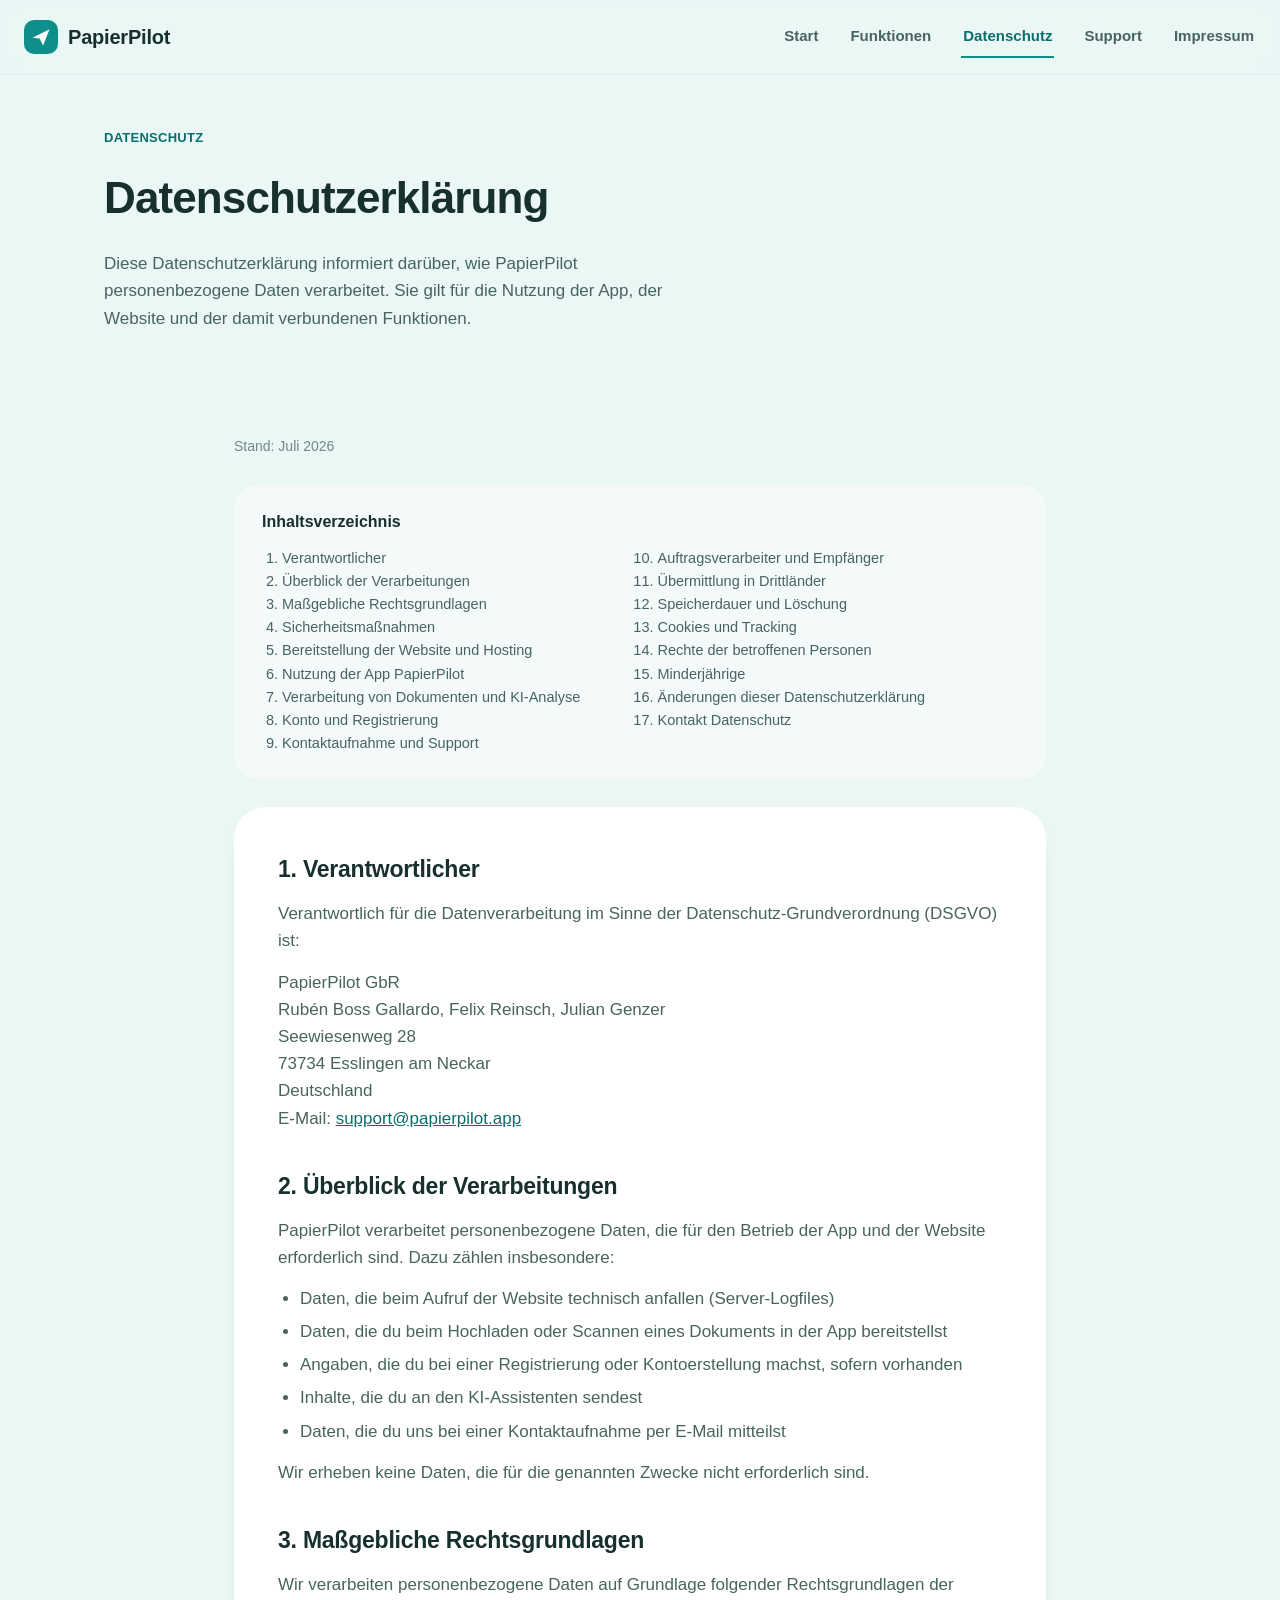
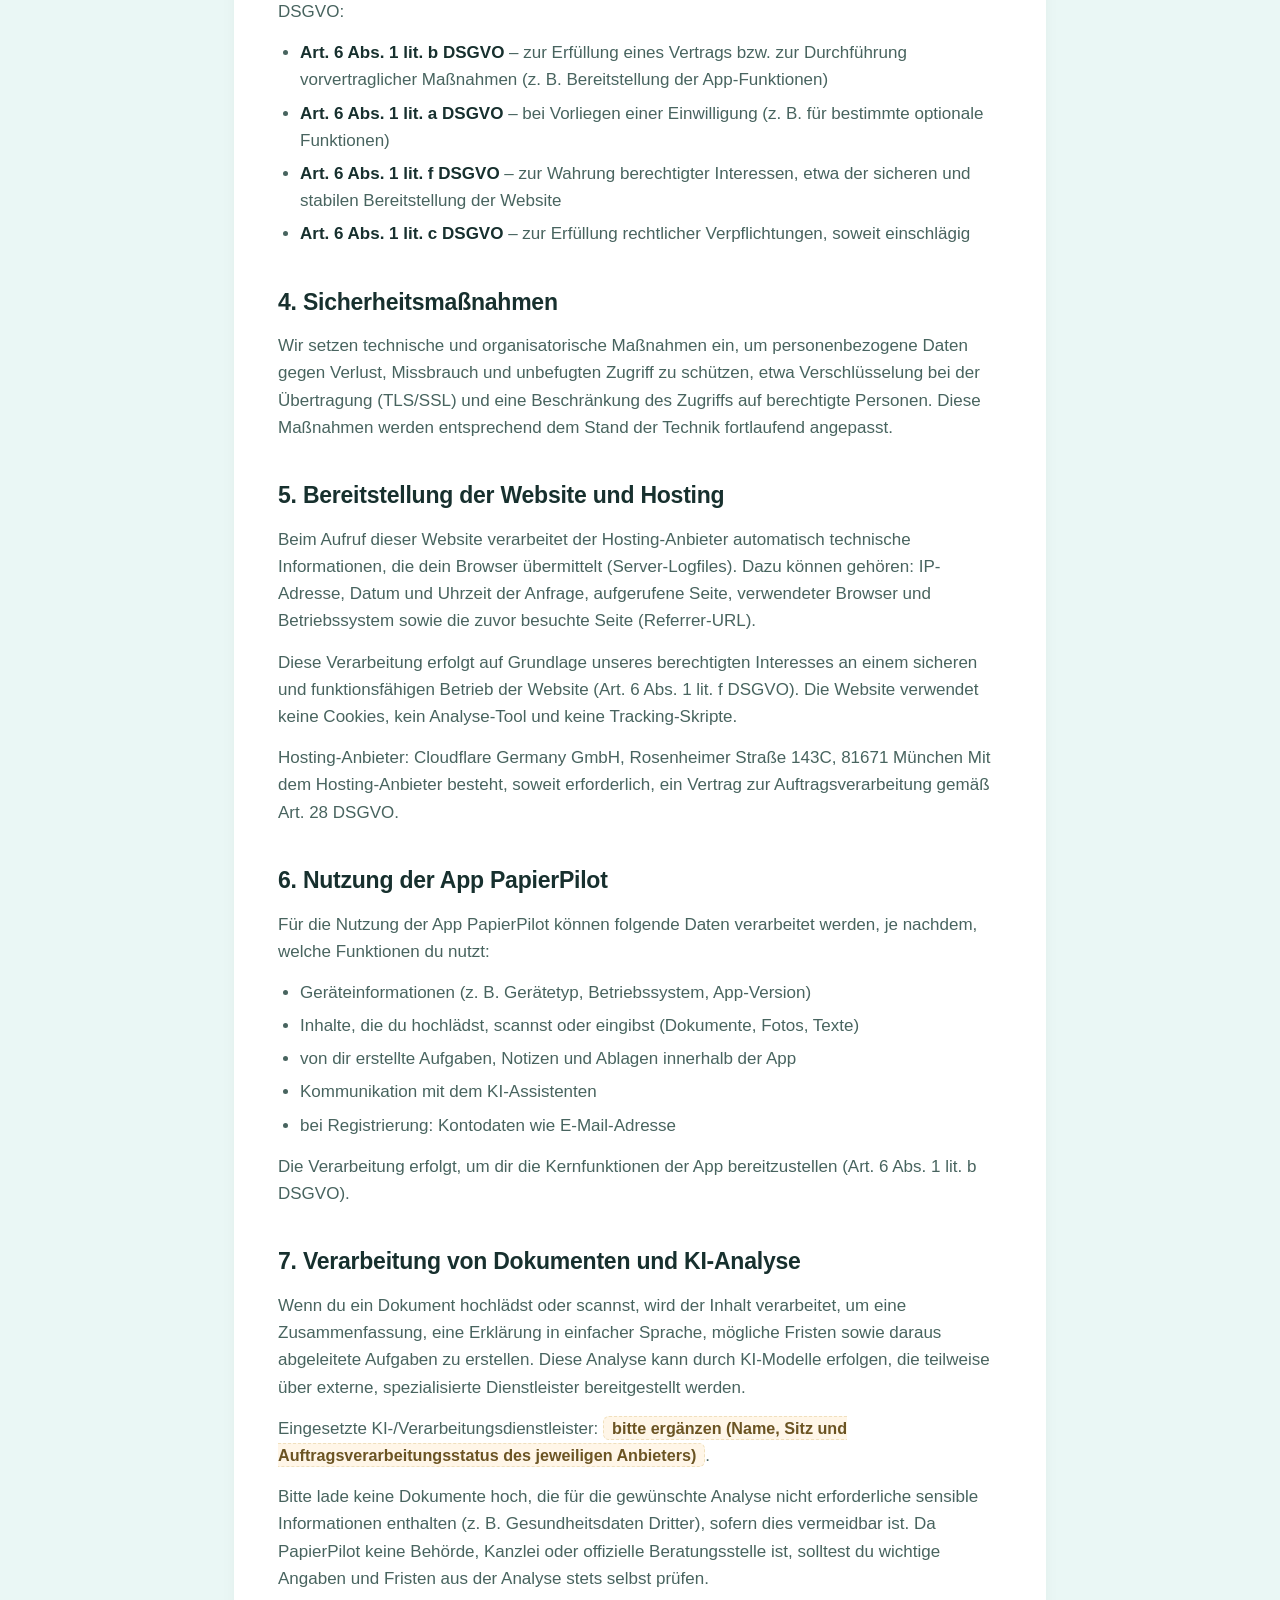
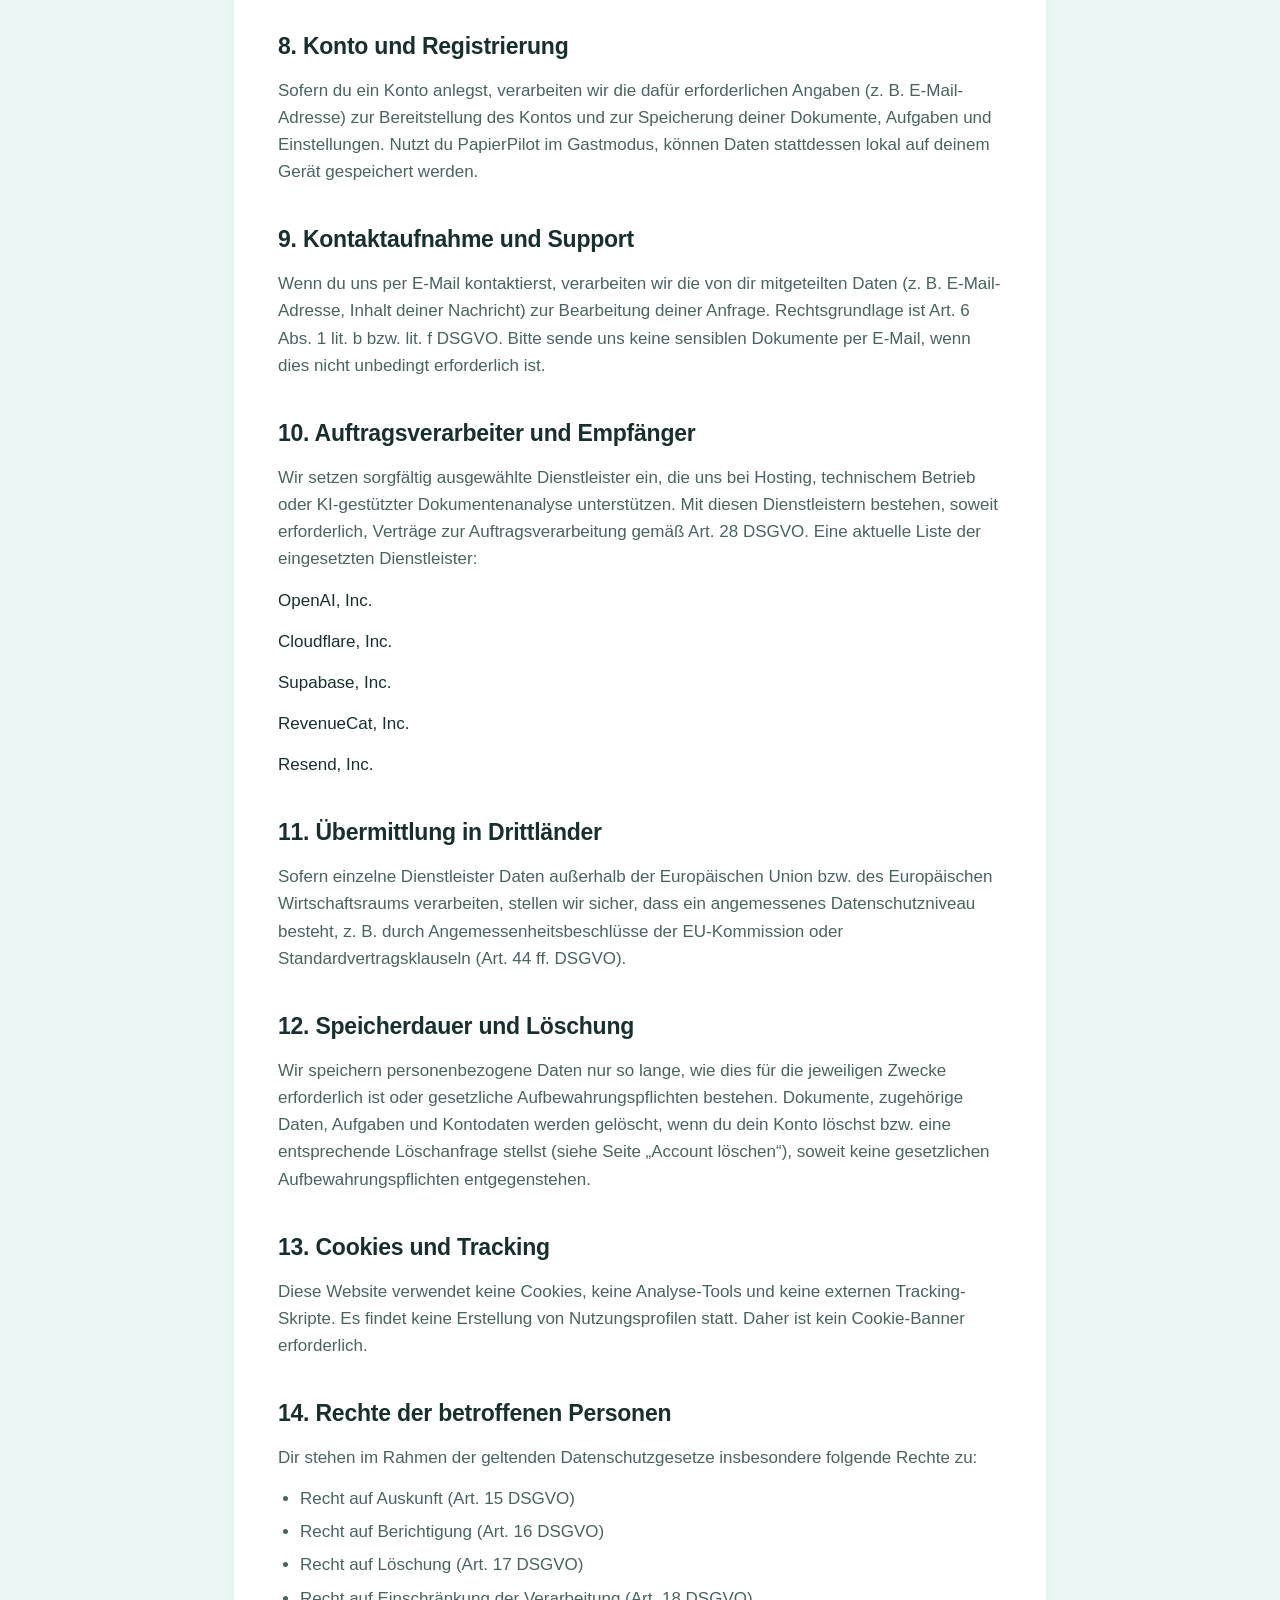
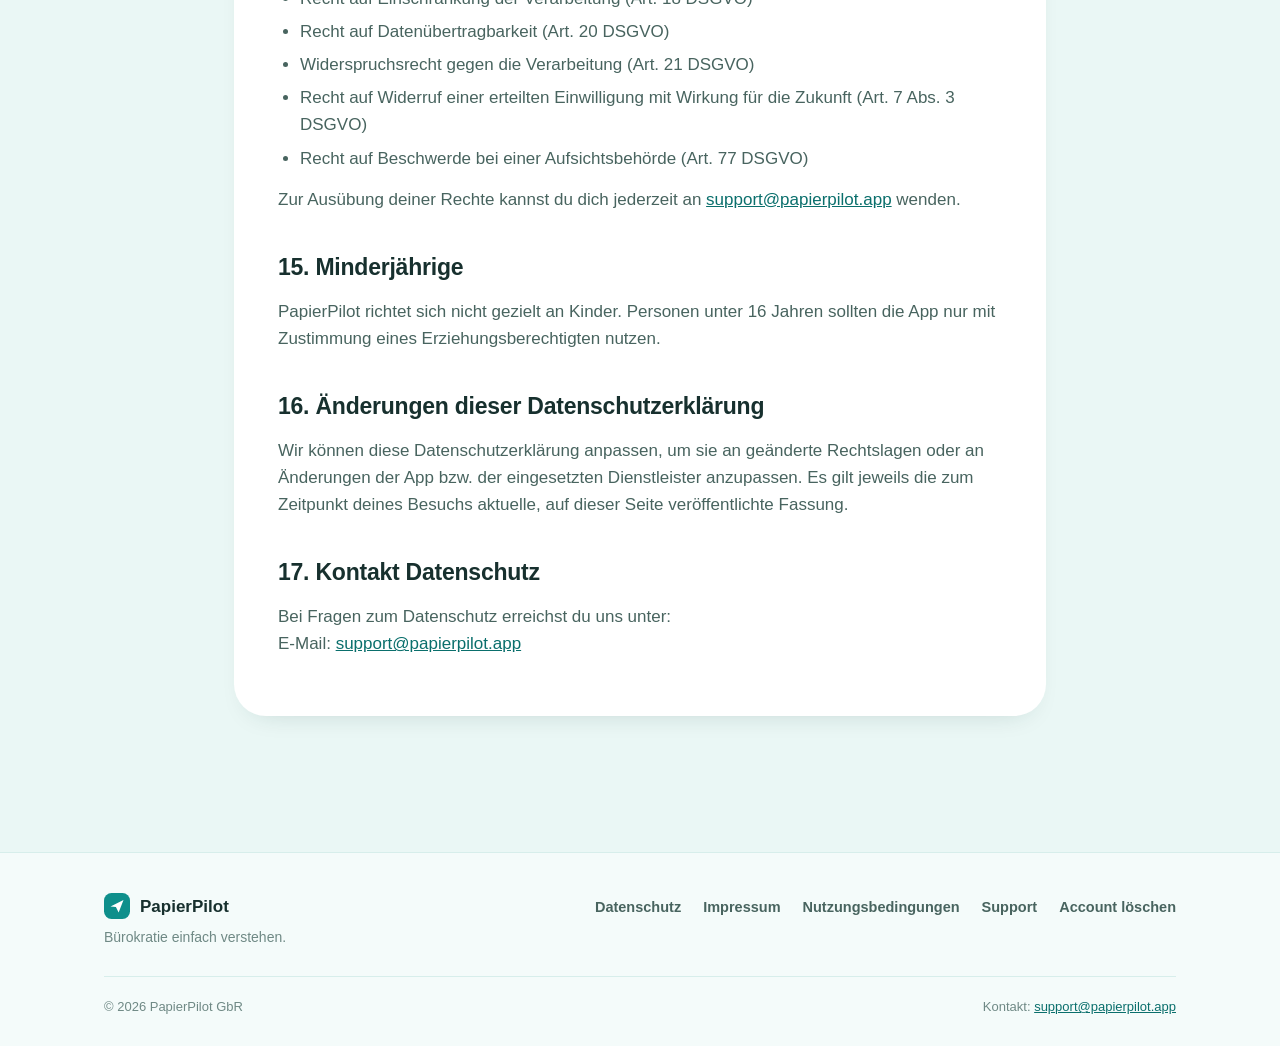
==== commit cf8c7af4: "Update list of service providers in datenschutz.html" ====
--- a/datenschutz.html
+++ b/datenschutz.html
@@ -212,11 +212,17 @@
           Wir setzen sorgfältig ausgewählte Dienstleister ein, die uns bei Hosting, technischem Betrieb oder
           KI-gestützter Dokumentenanalyse unterstützen. Mit diesen Dienstleistern bestehen, soweit
           erforderlich, Verträge zur Auftragsverarbeitung gemäß Art. 28 DSGVO. Eine aktuelle Liste der
-          eingesetzten Dienstleister: 
+          eingesetzten Dienstleister:
+        </p>
           OpenAI, Inc.
+         </p>
           Cloudflare, Inc.
+         </p>
           Supabase, Inc.
+         </p>
           RevenueCat, Inc.
+         </p>
+          Resend, Inc.
         </p>
 
         <h2 id="drittlaender">11. Übermittlung in Drittländer</h2>
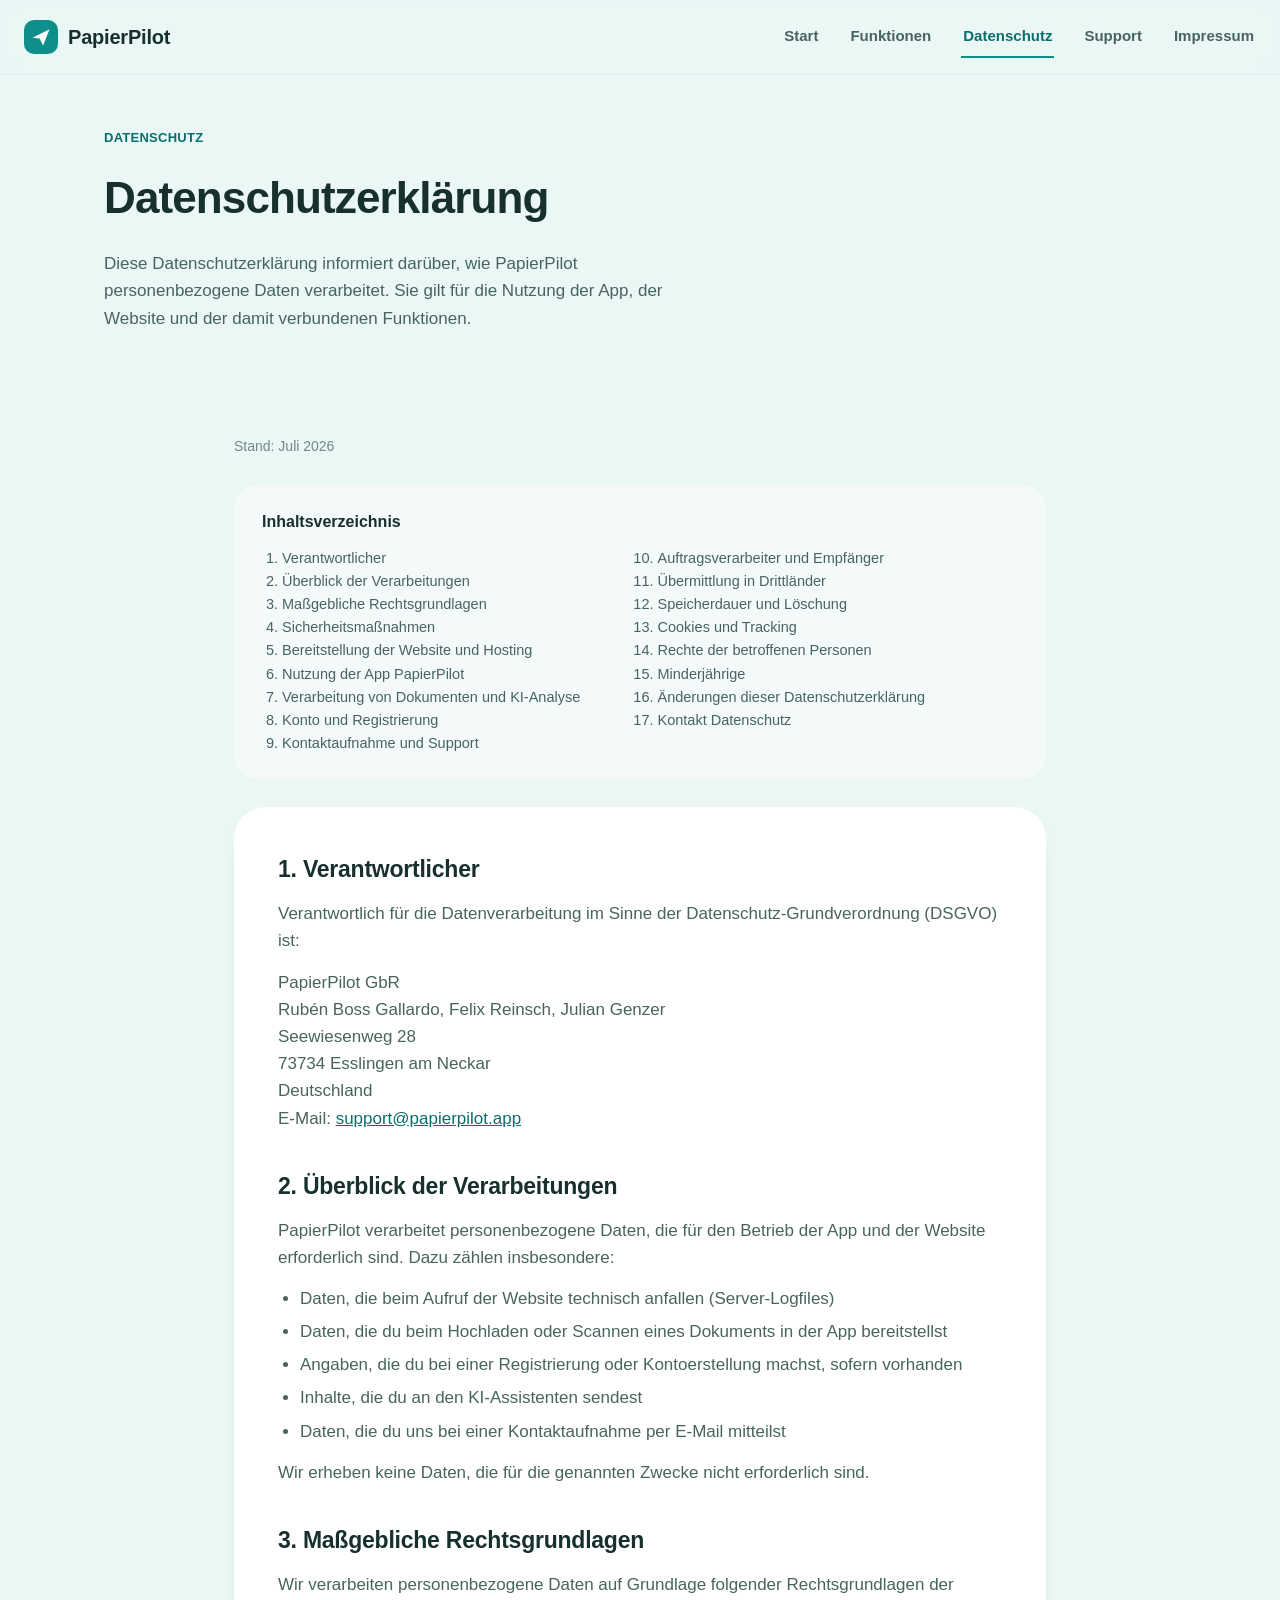
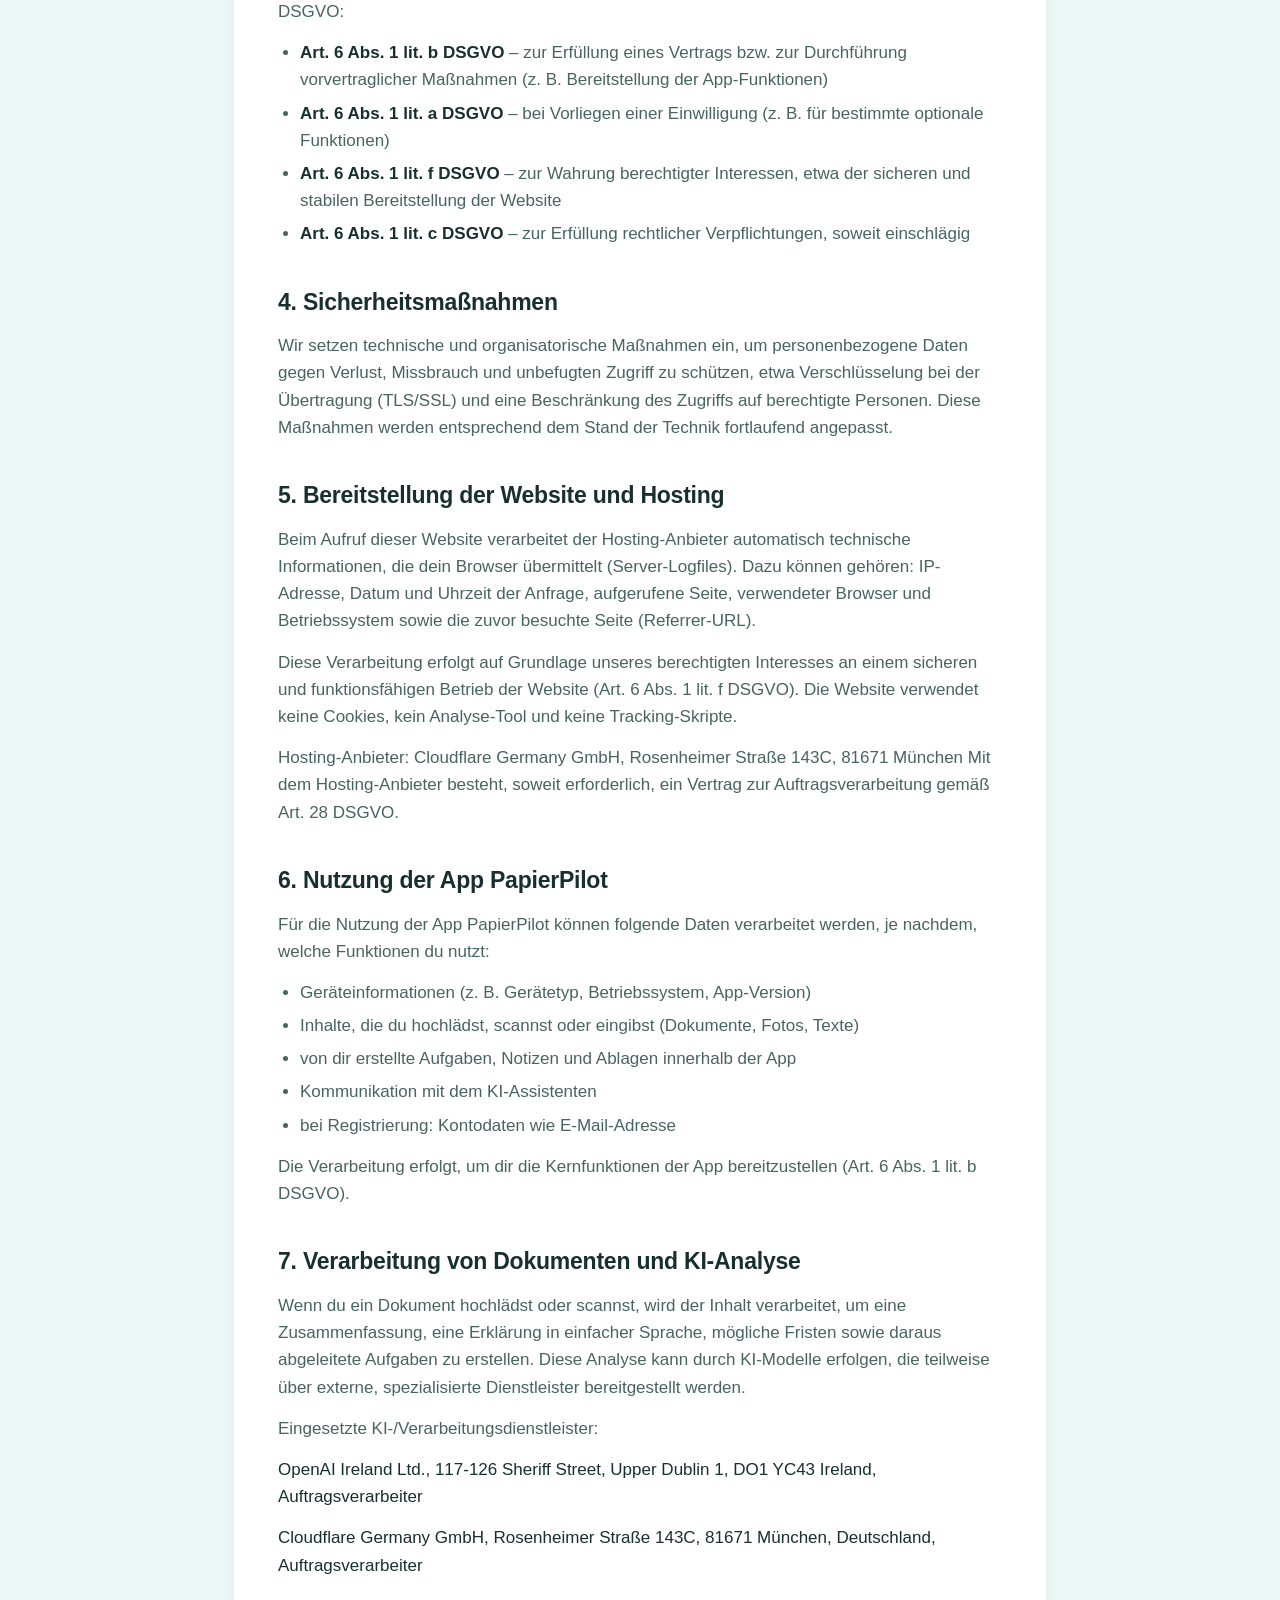
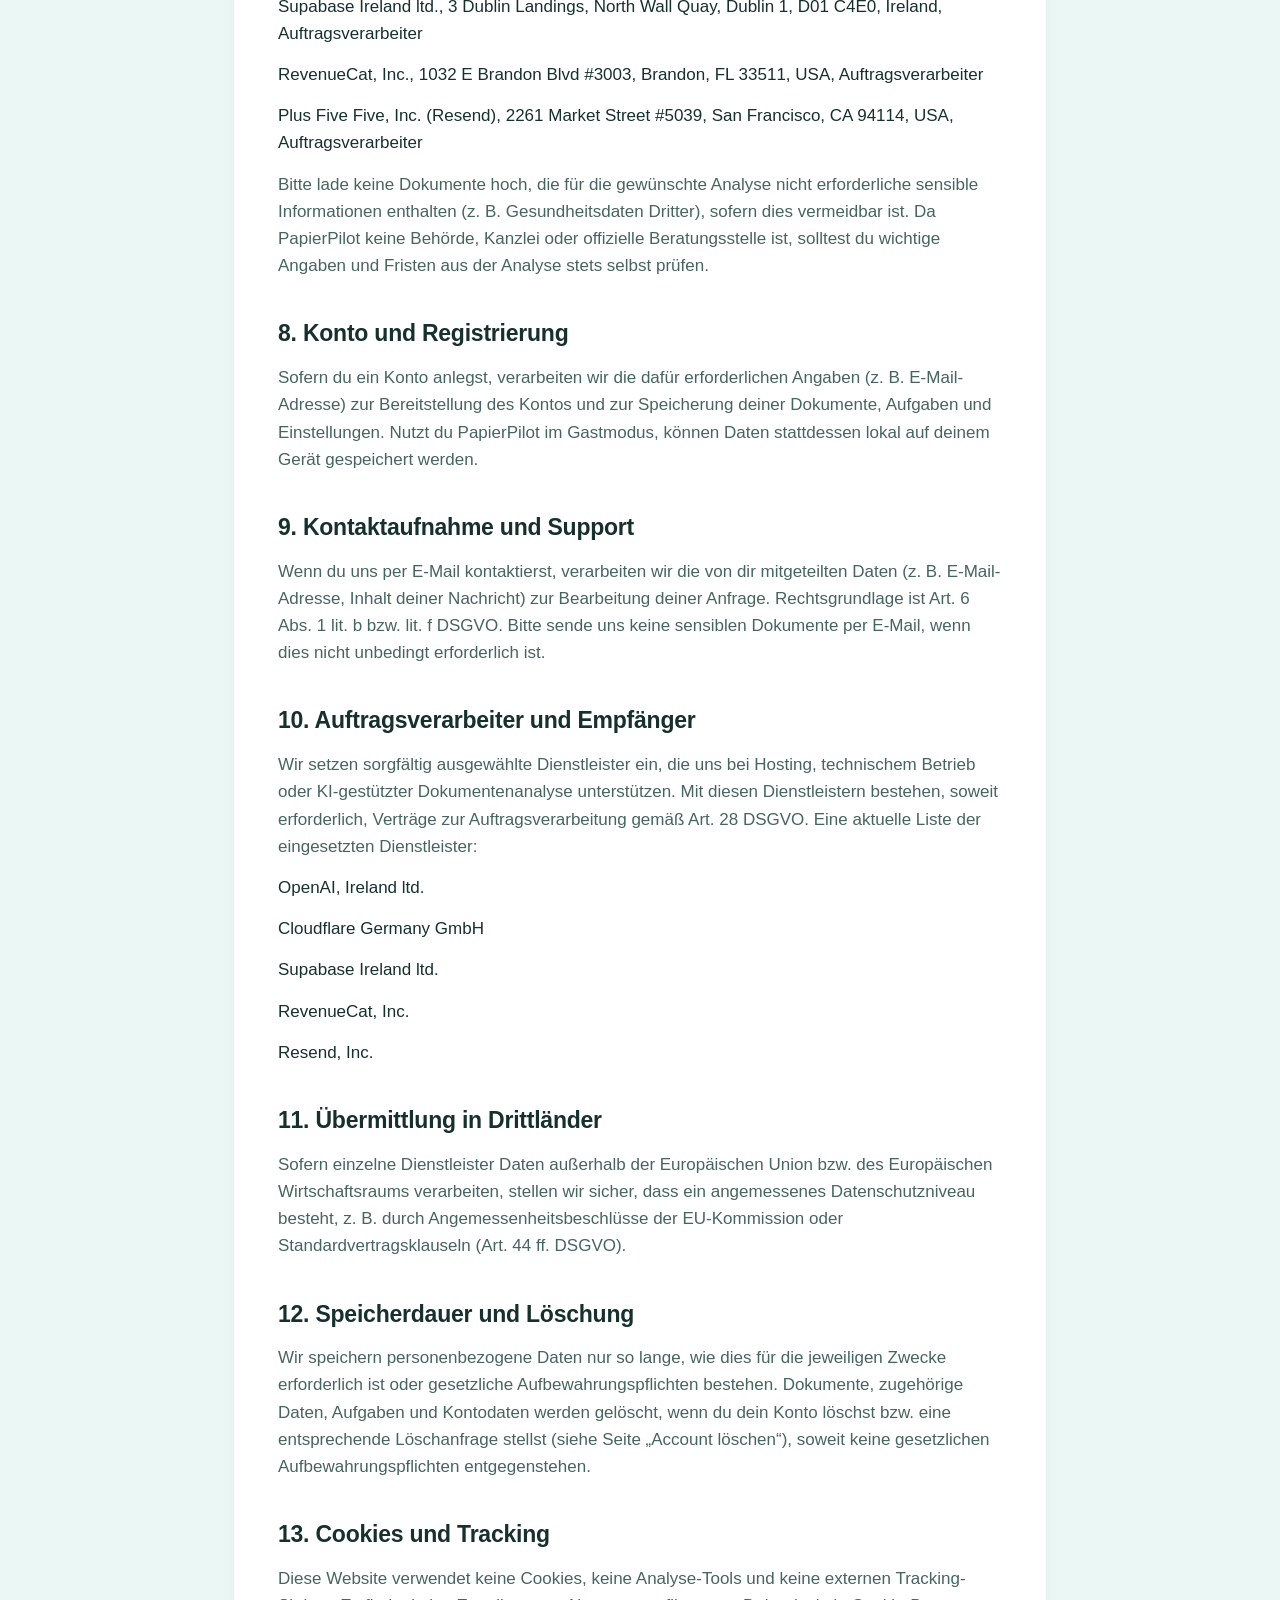
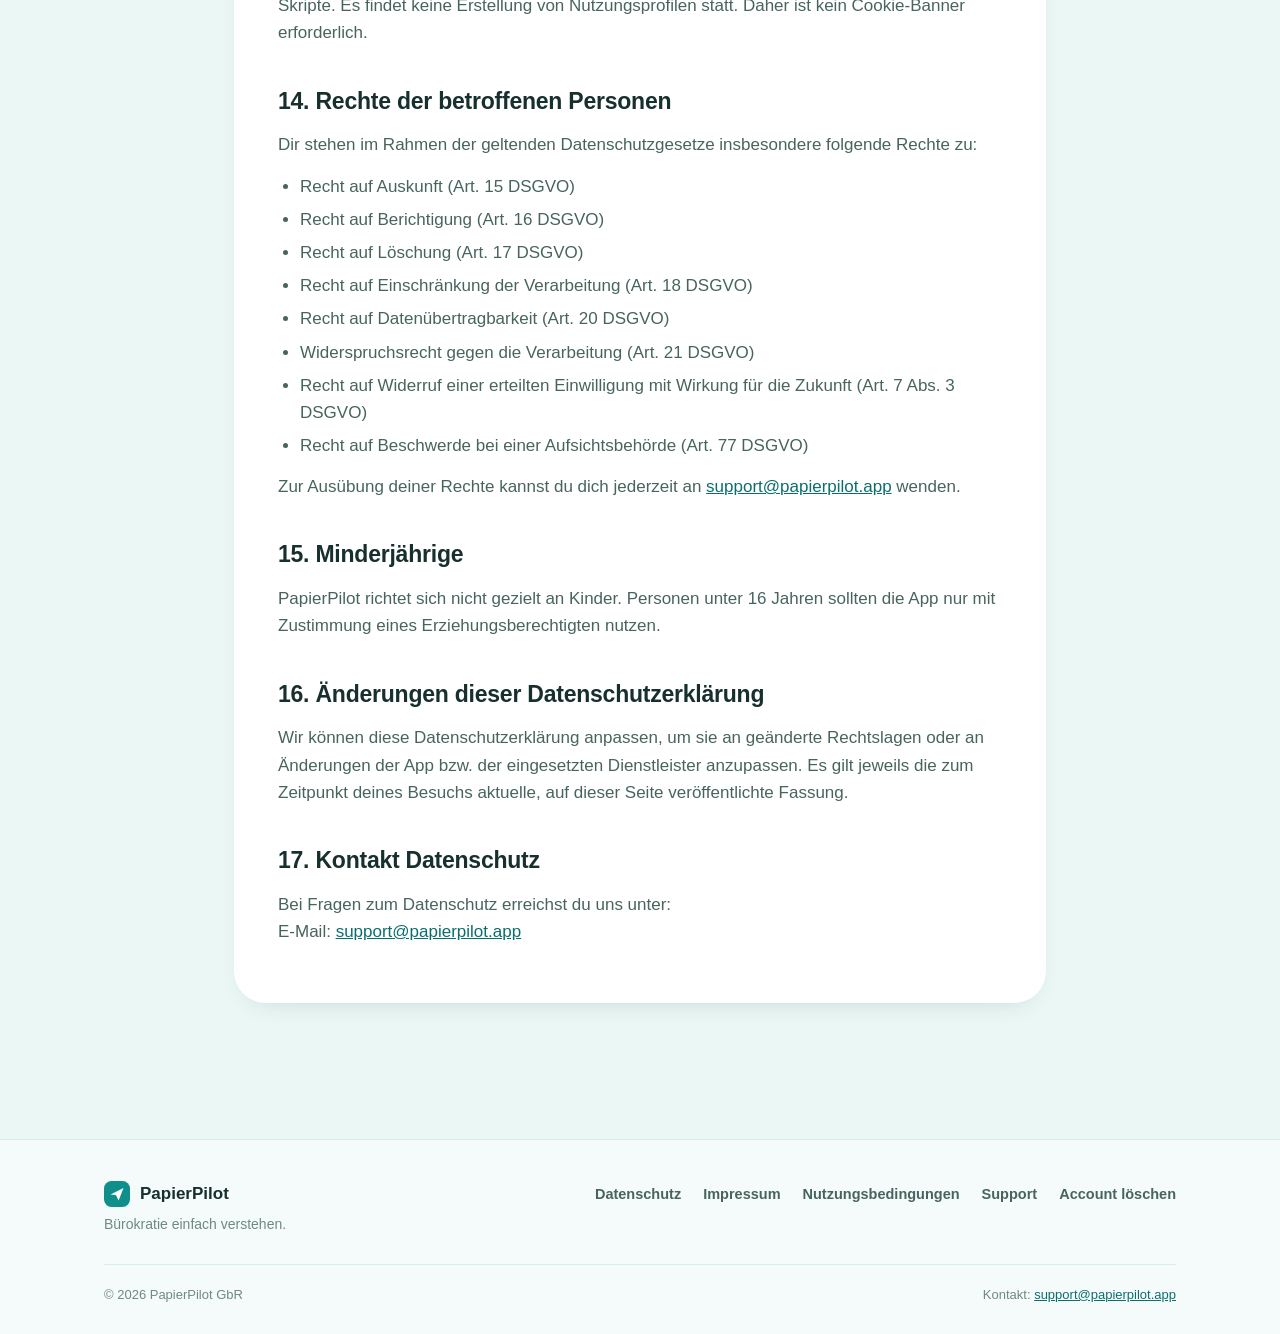
==== commit 10720cb4: "Update AI service providers in datenschutz.html Added details about AI processing service providers," ====
--- a/datenschutz.html
+++ b/datenschutz.html
@@ -183,7 +183,18 @@
           Dienstleister bereitgestellt werden.
         </p>
         <p>
-          Eingesetzte KI-/Verarbeitungsdienstleister: <span class="placeholder">bitte ergänzen (Name, Sitz und Auftragsverarbeitungsstatus des jeweiligen Anbieters)</span>.
+          Eingesetzte KI-/Verarbeitungsdienstleister: 
+        </p>
+          OpenAI Ireland Ltd., 117-126 Sheriff Street, Upper Dublin 1, DO1 YC43 Ireland, Auftragsverarbeiter
+         </p>
+          Cloudflare Germany GmbH, Rosenheimer Straße 143C, 81671 München, Deutschland, Auftragsverarbeiter
+         </p> 
+          Supabase Ireland ltd., 3 Dublin Landings, North Wall Quay, Dublin 1, D01 C4E0, Ireland, Auftragsverarbeiter
+         </p>
+          RevenueCat, Inc., 1032 E Brandon Blvd #3003, Brandon, FL 33511, USA, Auftragsverarbeiter
+         </p>
+          Plus Five Five, Inc. (Resend), 2261 Market Street #5039, San Francisco, CA 94114, USA, Auftragsverarbeiter
+        </p>
         </p>
         <p>
           Bitte lade keine Dokumente hoch, die für die gewünschte Analyse nicht erforderliche sensible
@@ -214,11 +225,11 @@
           erforderlich, Verträge zur Auftragsverarbeitung gemäß Art. 28 DSGVO. Eine aktuelle Liste der
           eingesetzten Dienstleister:
         </p>
-          OpenAI, Inc.
-         </p>
-          Cloudflare, Inc.
-         </p>
-          Supabase, Inc.
+          OpenAI, Ireland ltd.
+         </p>
+          Cloudflare Germany GmbH
+         </p>
+          Supabase Ireland ltd.
          </p>
           RevenueCat, Inc.
          </p>
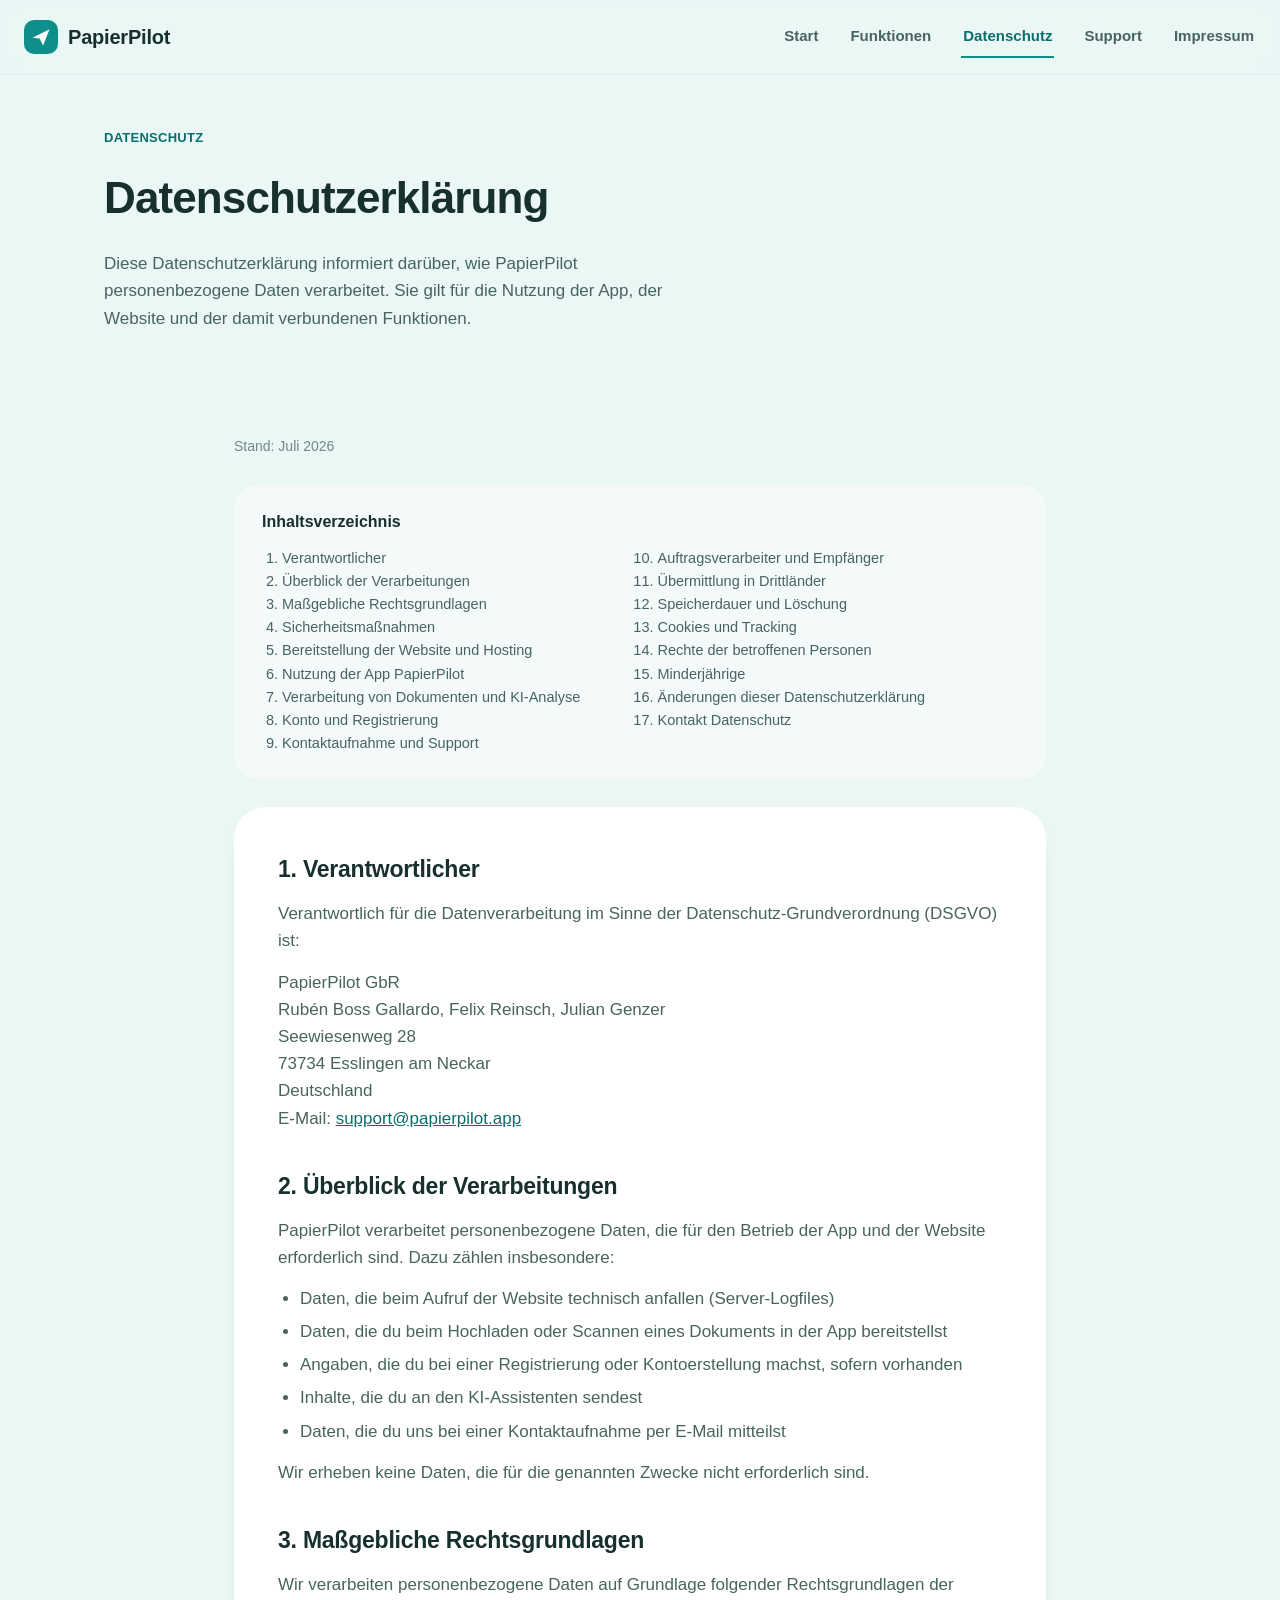
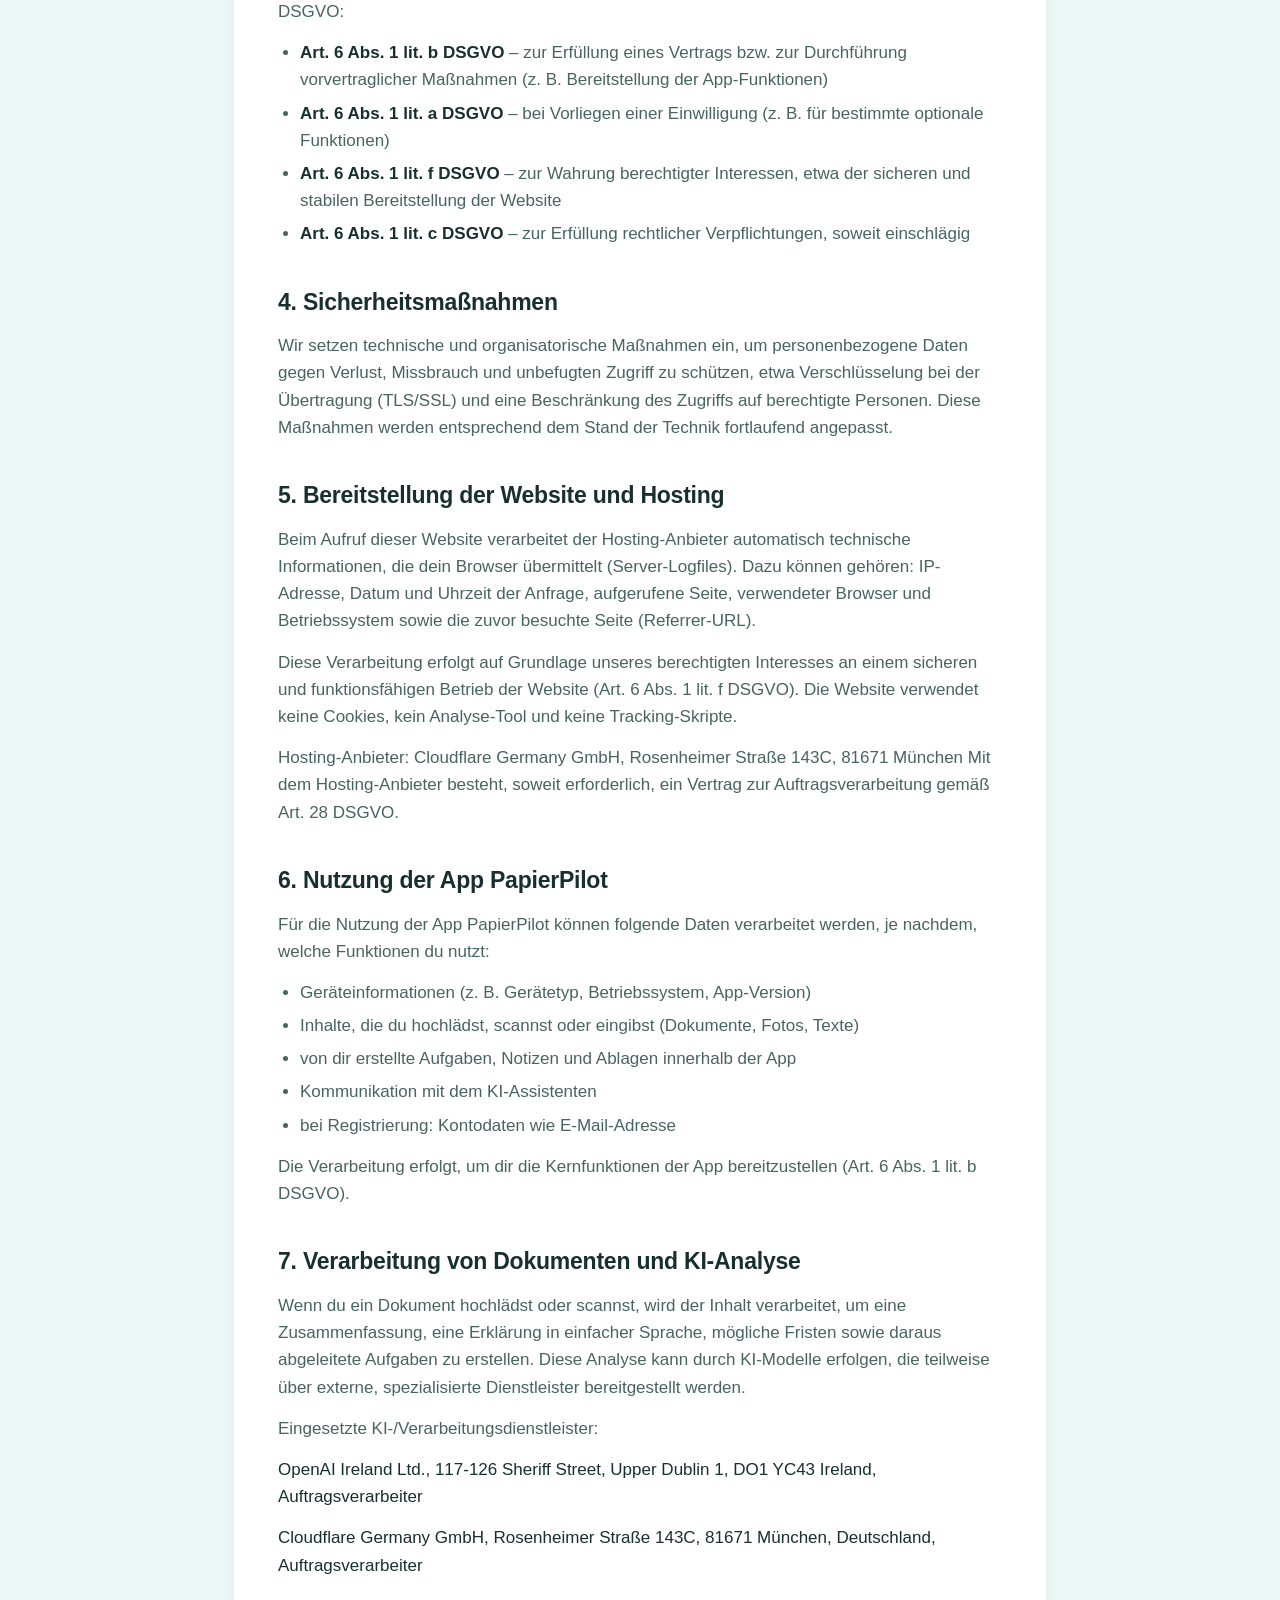
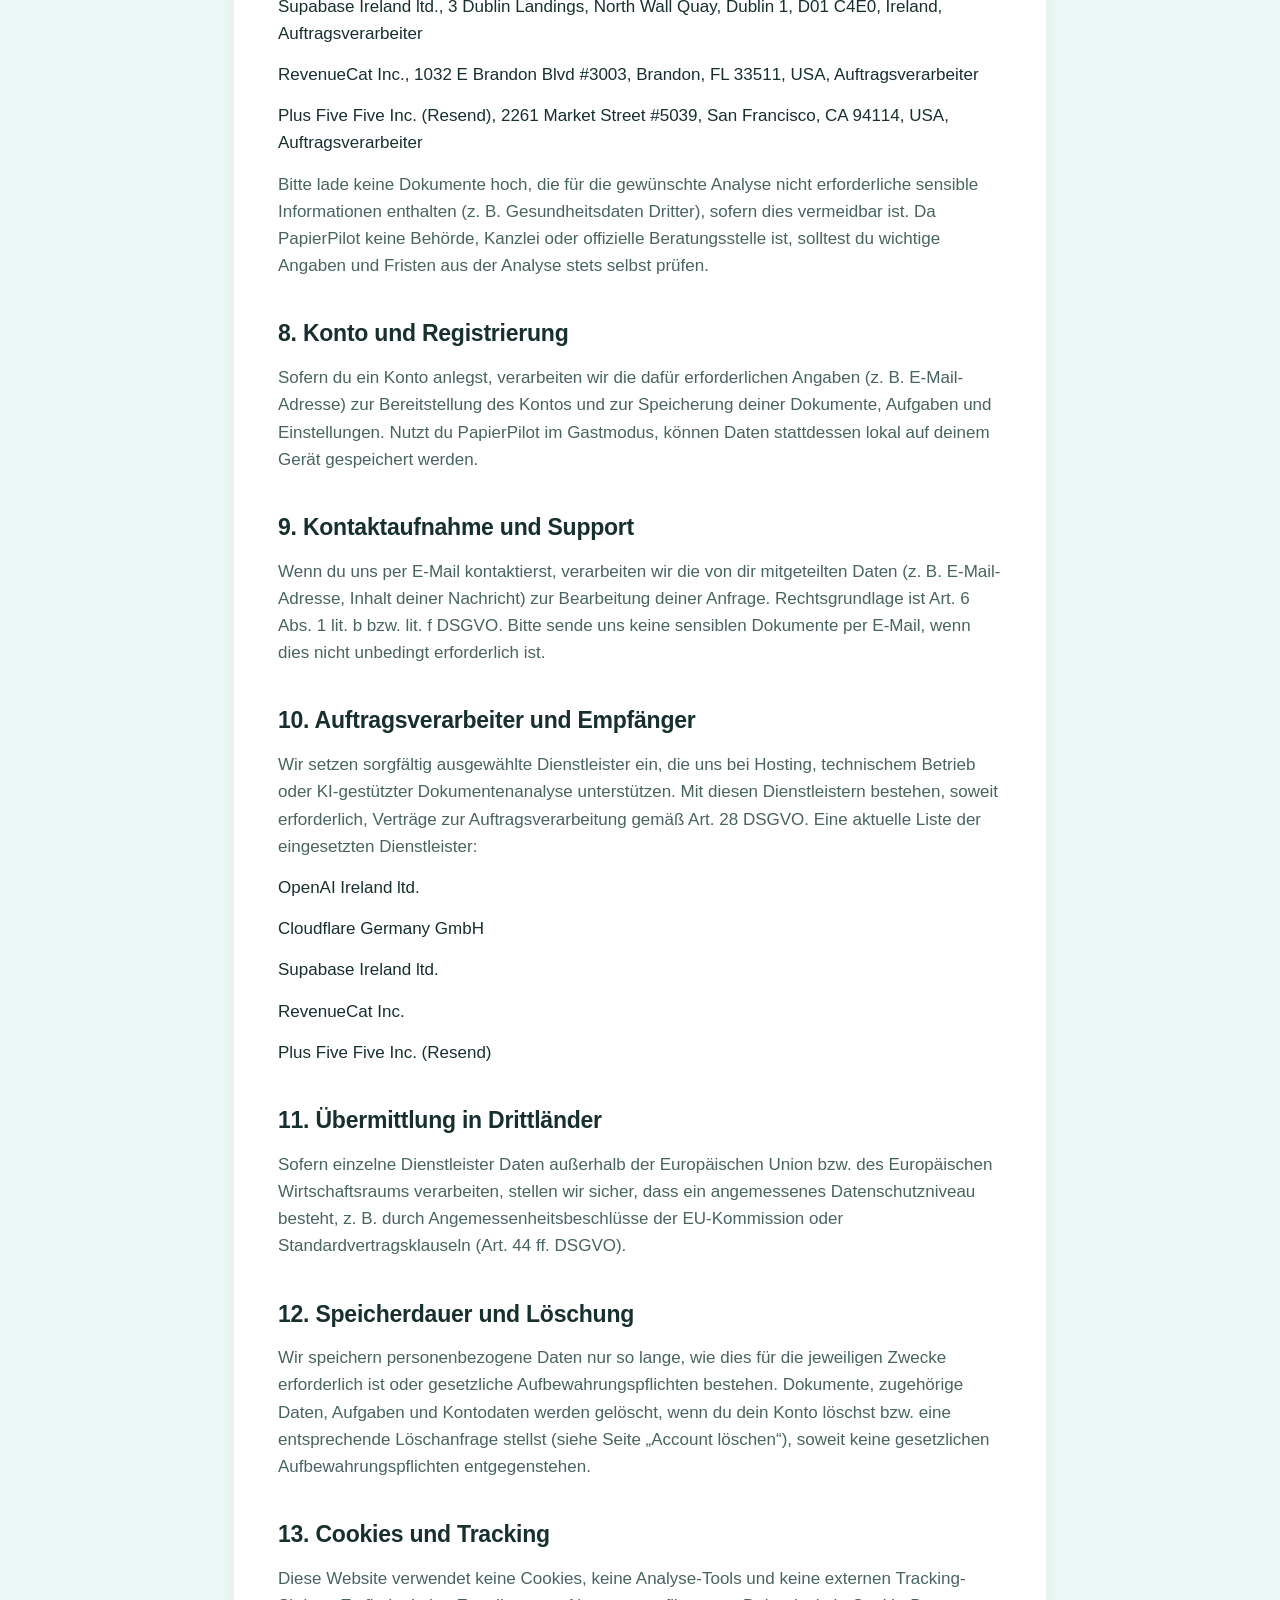
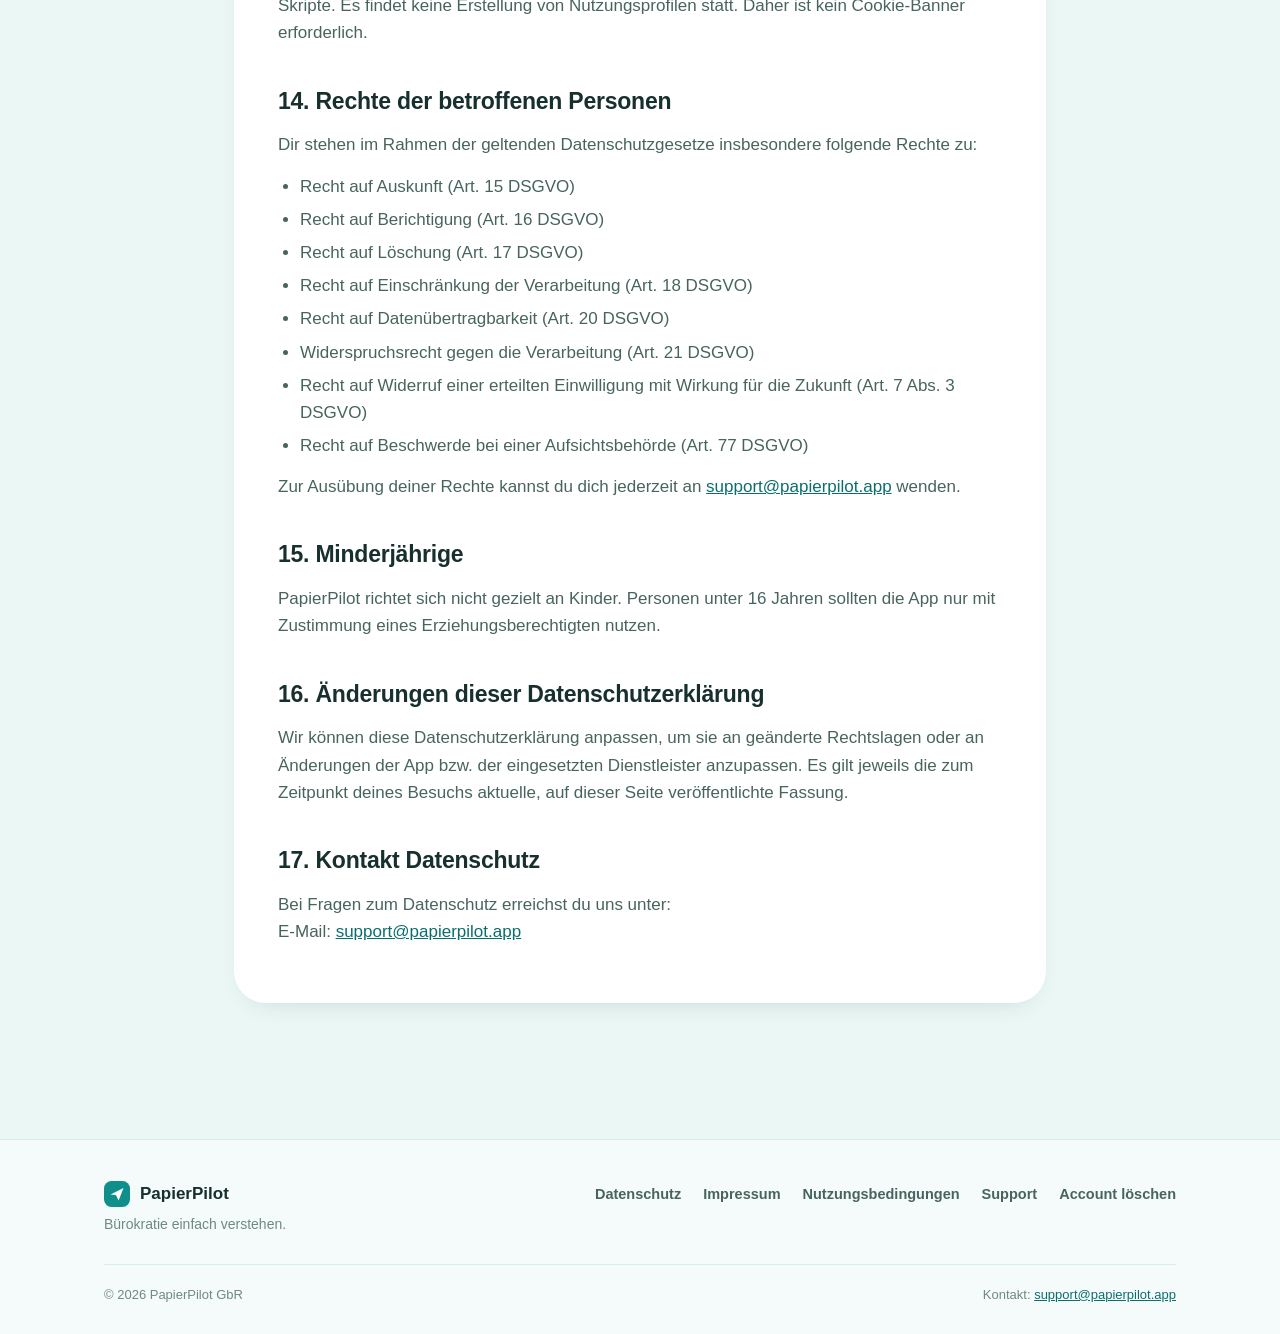
==== commit 9cdf3c17: "Correct company name formatting in datenschutz.html" ====
--- a/datenschutz.html
+++ b/datenschutz.html
@@ -191,9 +191,9 @@
          </p> 
           Supabase Ireland ltd., 3 Dublin Landings, North Wall Quay, Dublin 1, D01 C4E0, Ireland, Auftragsverarbeiter
          </p>
-          RevenueCat, Inc., 1032 E Brandon Blvd #3003, Brandon, FL 33511, USA, Auftragsverarbeiter
-         </p>
-          Plus Five Five, Inc. (Resend), 2261 Market Street #5039, San Francisco, CA 94114, USA, Auftragsverarbeiter
+          RevenueCat Inc., 1032 E Brandon Blvd #3003, Brandon, FL 33511, USA, Auftragsverarbeiter
+         </p>
+          Plus Five Five Inc. (Resend), 2261 Market Street #5039, San Francisco, CA 94114, USA, Auftragsverarbeiter
         </p>
         </p>
         <p>
@@ -225,15 +225,15 @@
           erforderlich, Verträge zur Auftragsverarbeitung gemäß Art. 28 DSGVO. Eine aktuelle Liste der
           eingesetzten Dienstleister:
         </p>
-          OpenAI, Ireland ltd.
+          OpenAI Ireland ltd.
          </p>
           Cloudflare Germany GmbH
          </p>
           Supabase Ireland ltd.
          </p>
-          RevenueCat, Inc.
-         </p>
-          Resend, Inc.
+          RevenueCat Inc.
+         </p>
+          Plus Five Five Inc. (Resend)
         </p>
 
         <h2 id="drittlaender">11. Übermittlung in Drittländer</h2>
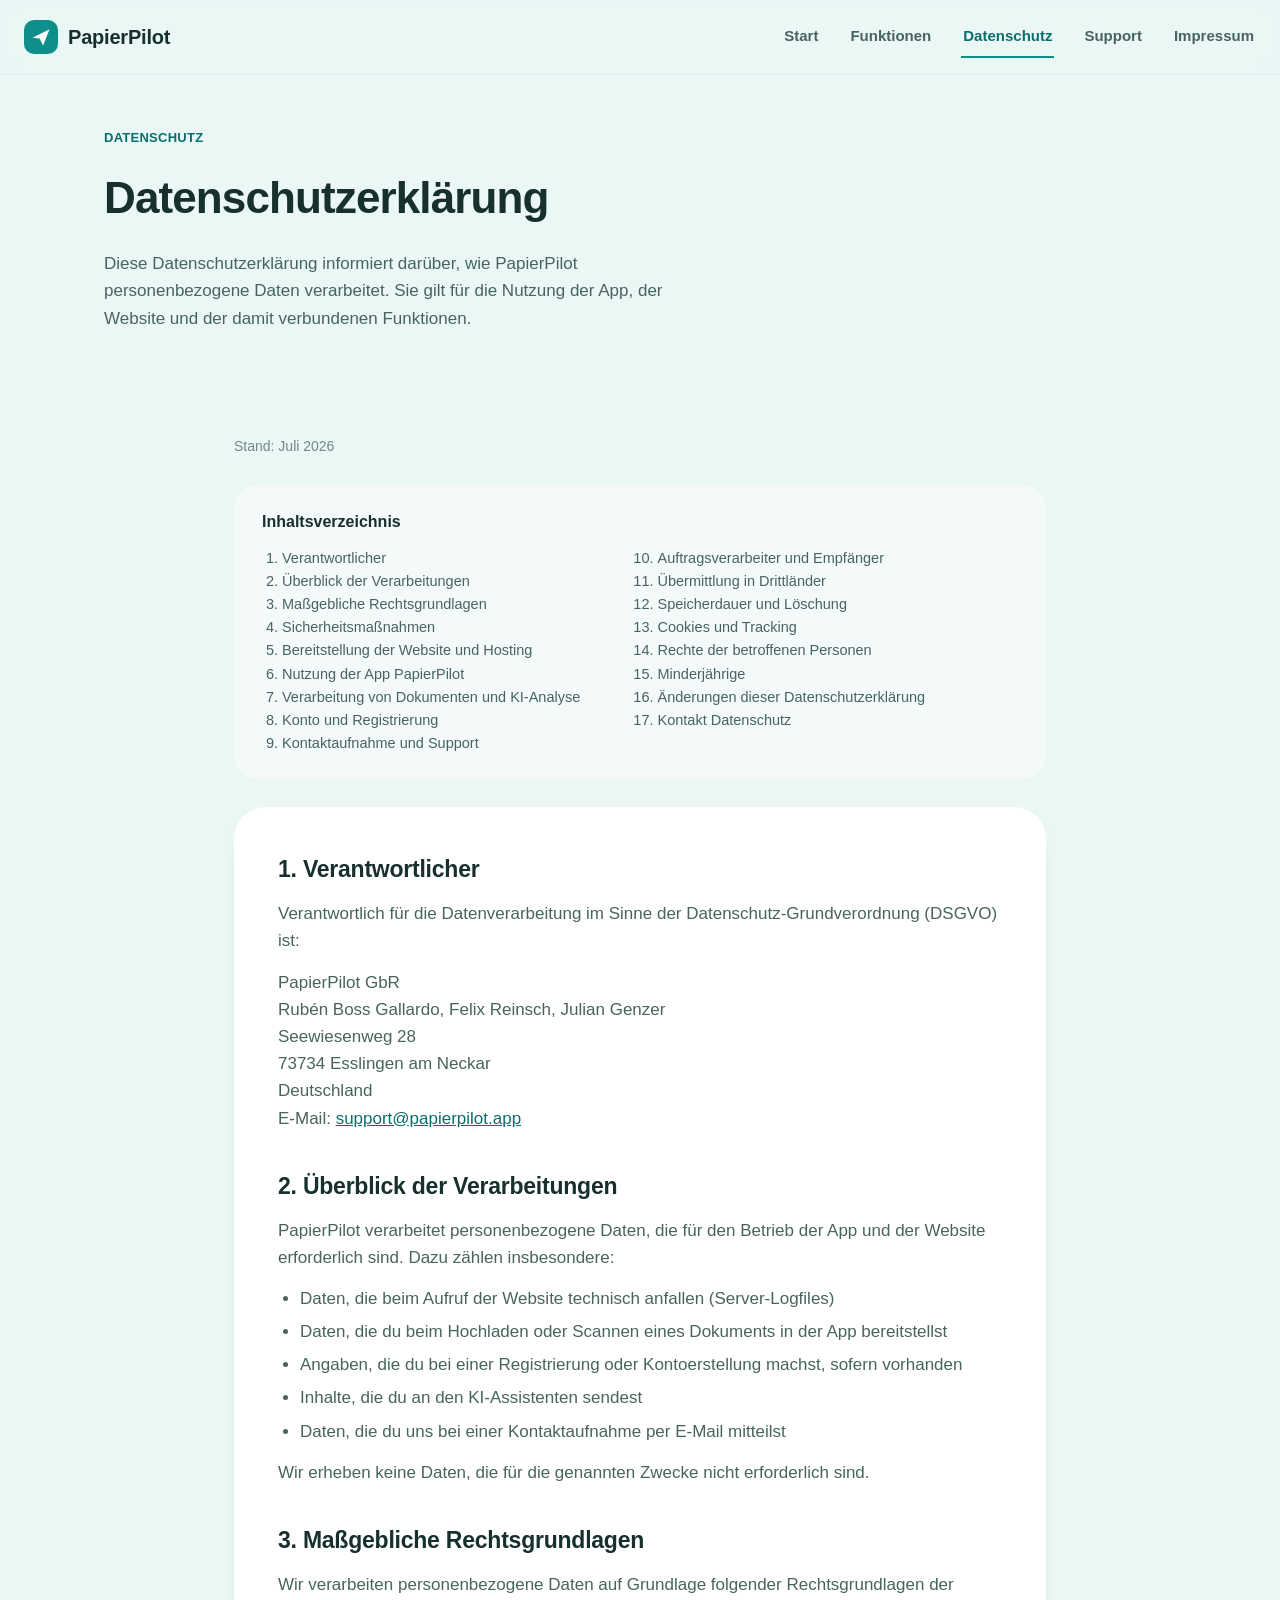
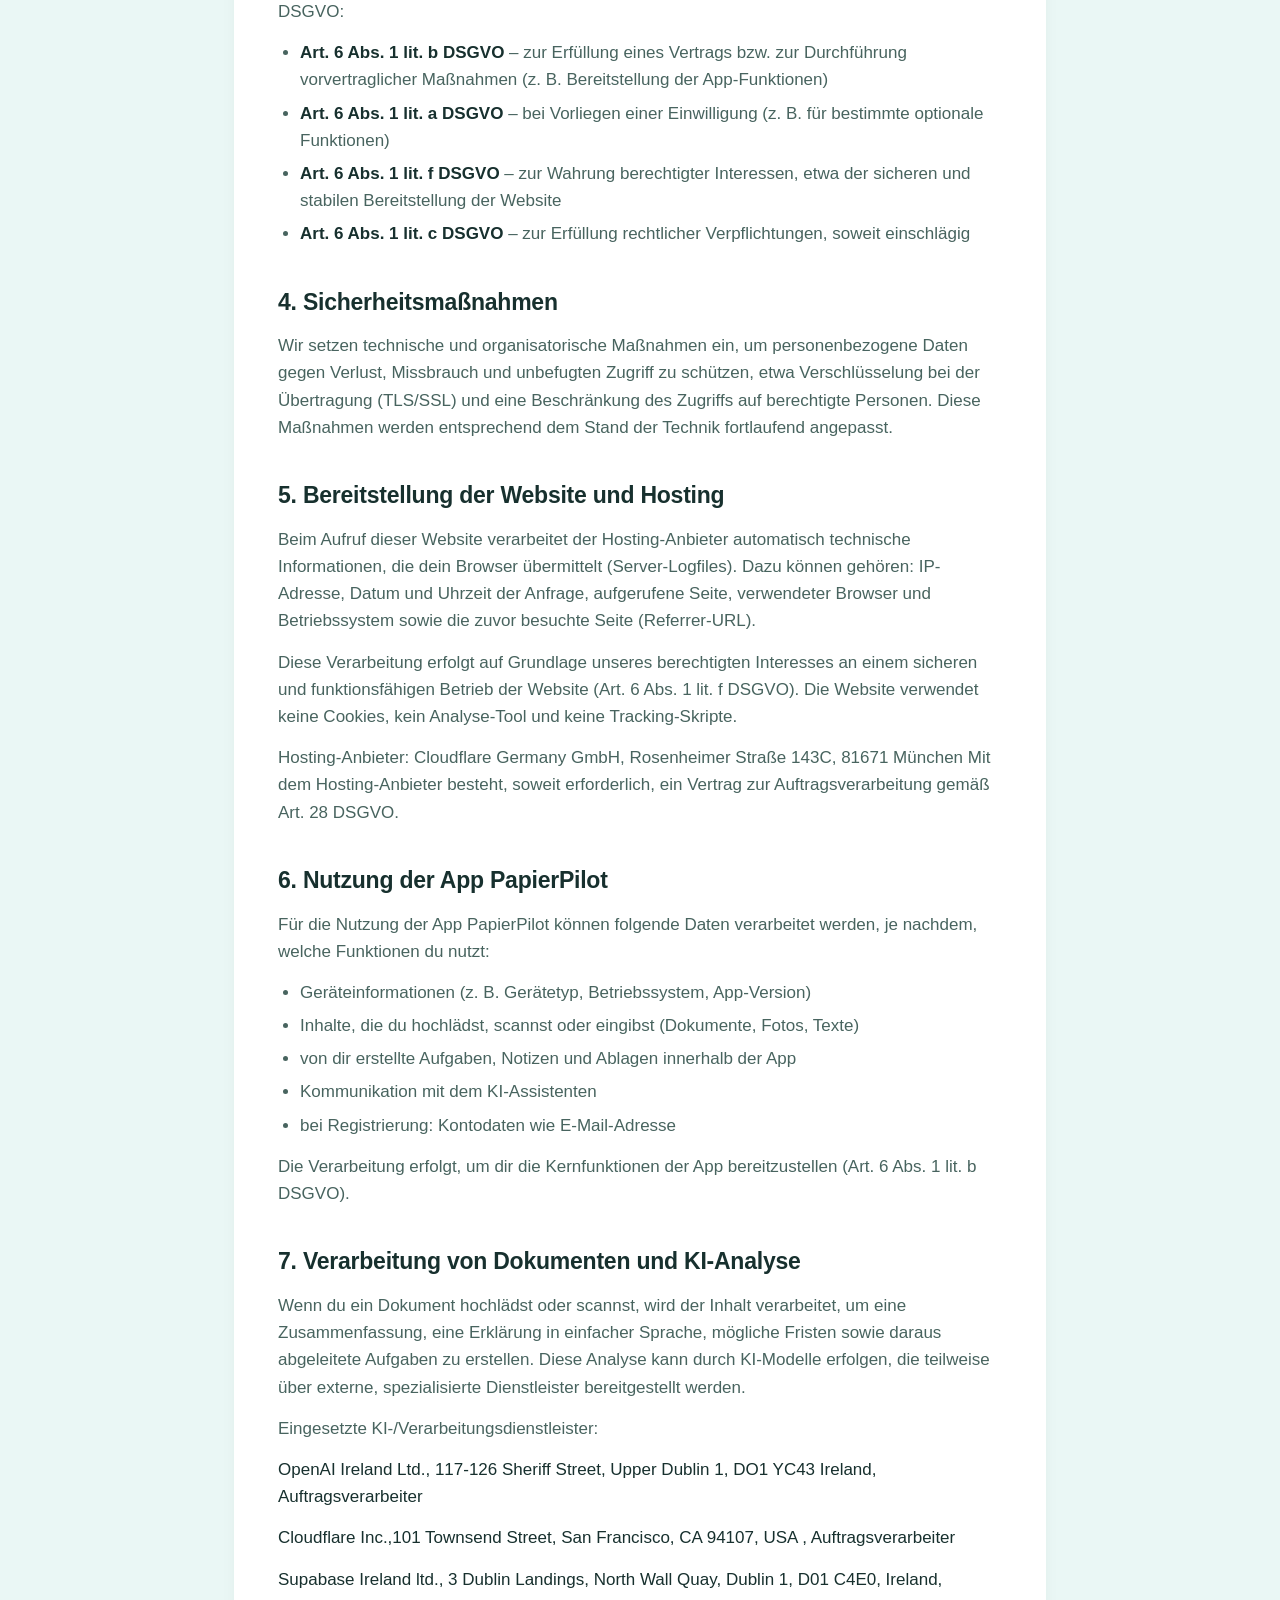
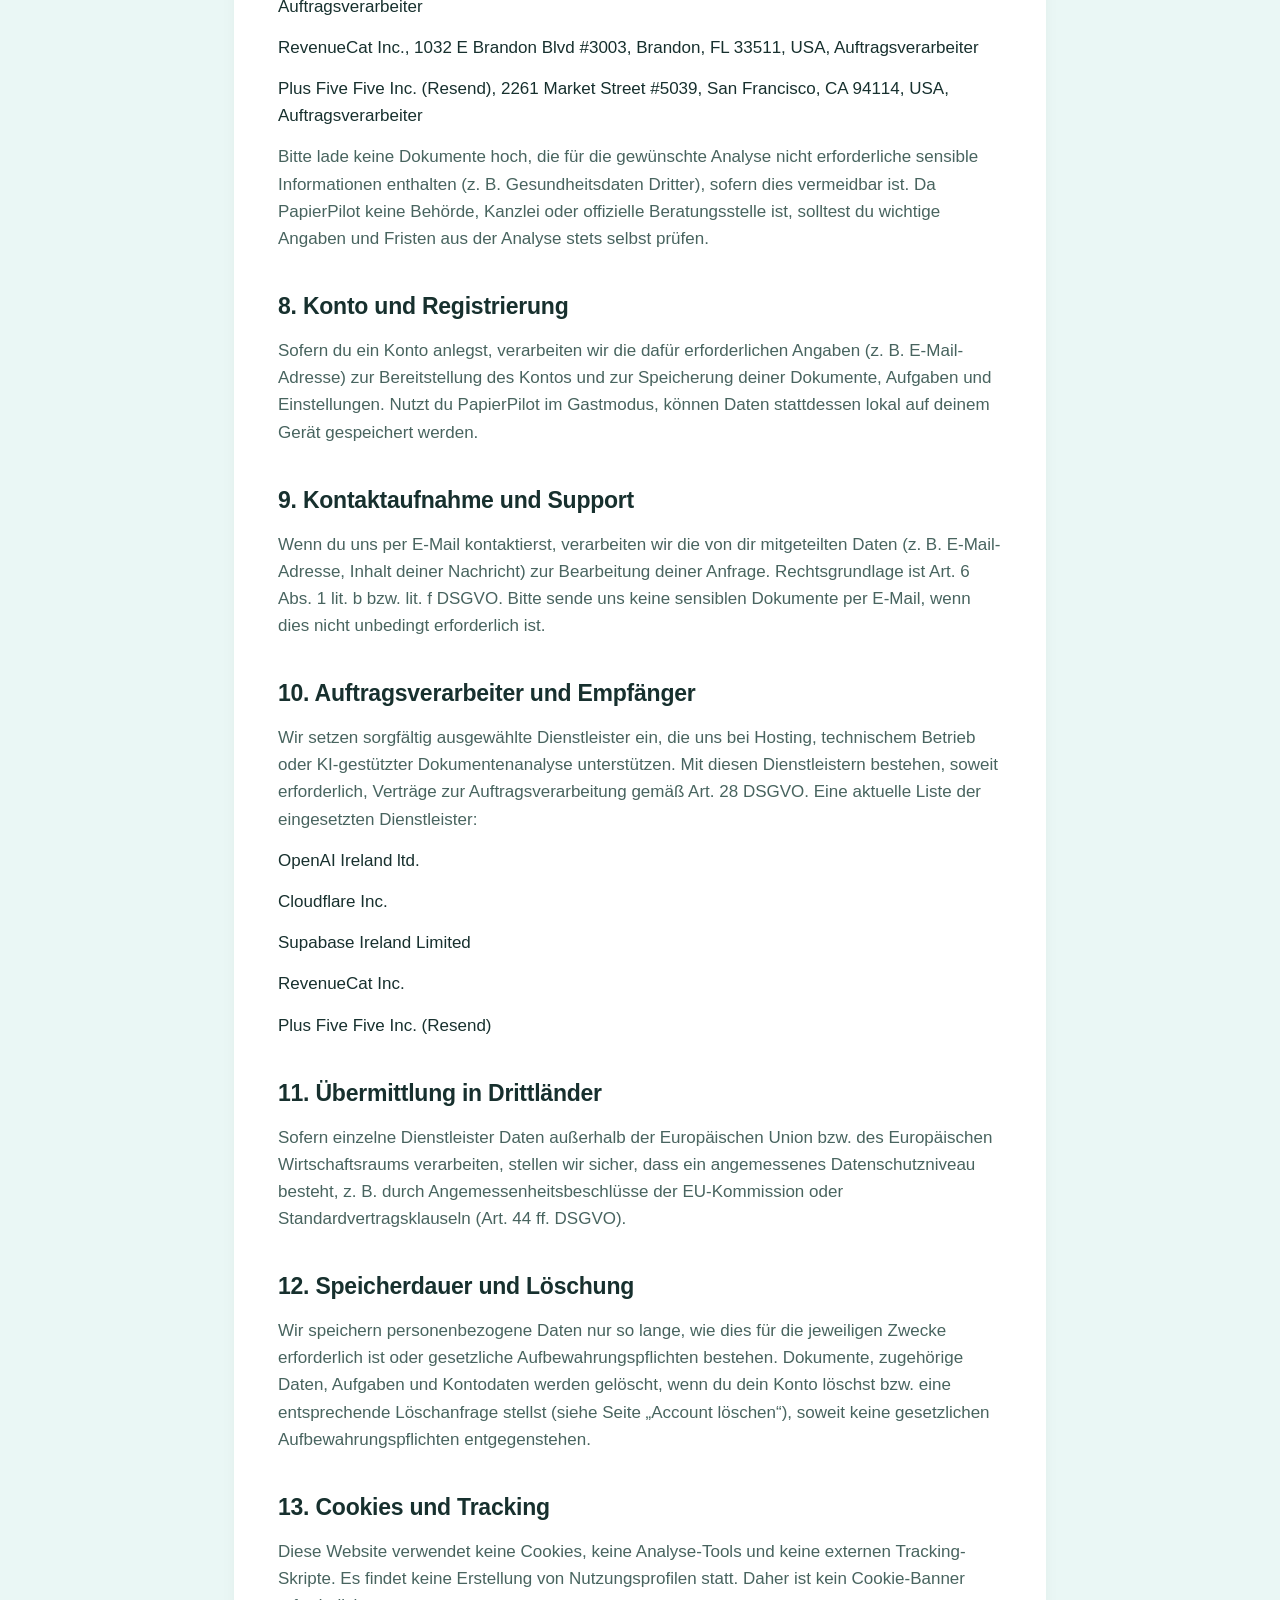
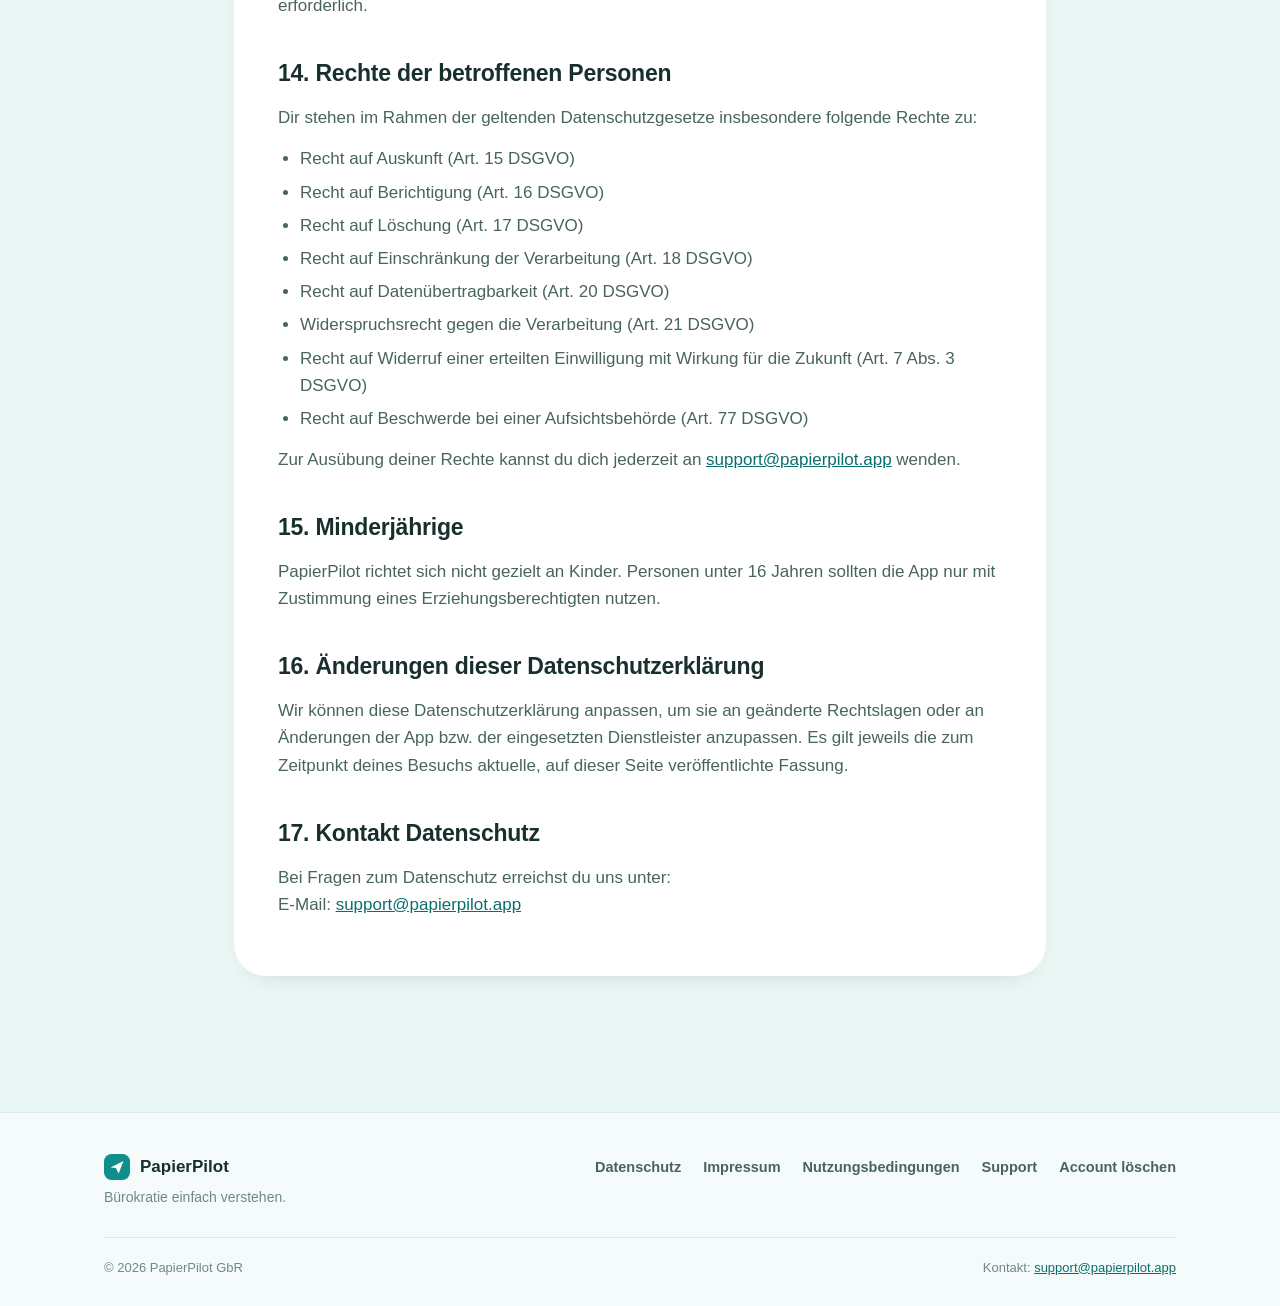
==== commit 6abc950f: "Update Cloudflare and Supabase company names" ====
--- a/datenschutz.html
+++ b/datenschutz.html
@@ -187,14 +187,13 @@
         </p>
           OpenAI Ireland Ltd., 117-126 Sheriff Street, Upper Dublin 1, DO1 YC43 Ireland, Auftragsverarbeiter
          </p>
-          Cloudflare Germany GmbH, Rosenheimer Straße 143C, 81671 München, Deutschland, Auftragsverarbeiter
+          Cloudflare Inc.,101 Townsend Street, San Francisco, CA 94107, USA , Auftragsverarbeiter
          </p> 
           Supabase Ireland ltd., 3 Dublin Landings, North Wall Quay, Dublin 1, D01 C4E0, Ireland, Auftragsverarbeiter
          </p>
           RevenueCat Inc., 1032 E Brandon Blvd #3003, Brandon, FL 33511, USA, Auftragsverarbeiter
          </p>
           Plus Five Five Inc. (Resend), 2261 Market Street #5039, San Francisco, CA 94114, USA, Auftragsverarbeiter
-        </p>
         </p>
         <p>
           Bitte lade keine Dokumente hoch, die für die gewünschte Analyse nicht erforderliche sensible
@@ -227,9 +226,9 @@
         </p>
           OpenAI Ireland ltd.
          </p>
-          Cloudflare Germany GmbH
-         </p>
-          Supabase Ireland ltd.
+          Cloudflare Inc.
+         </p>
+          Supabase Ireland Limited
          </p>
           RevenueCat Inc.
          </p>
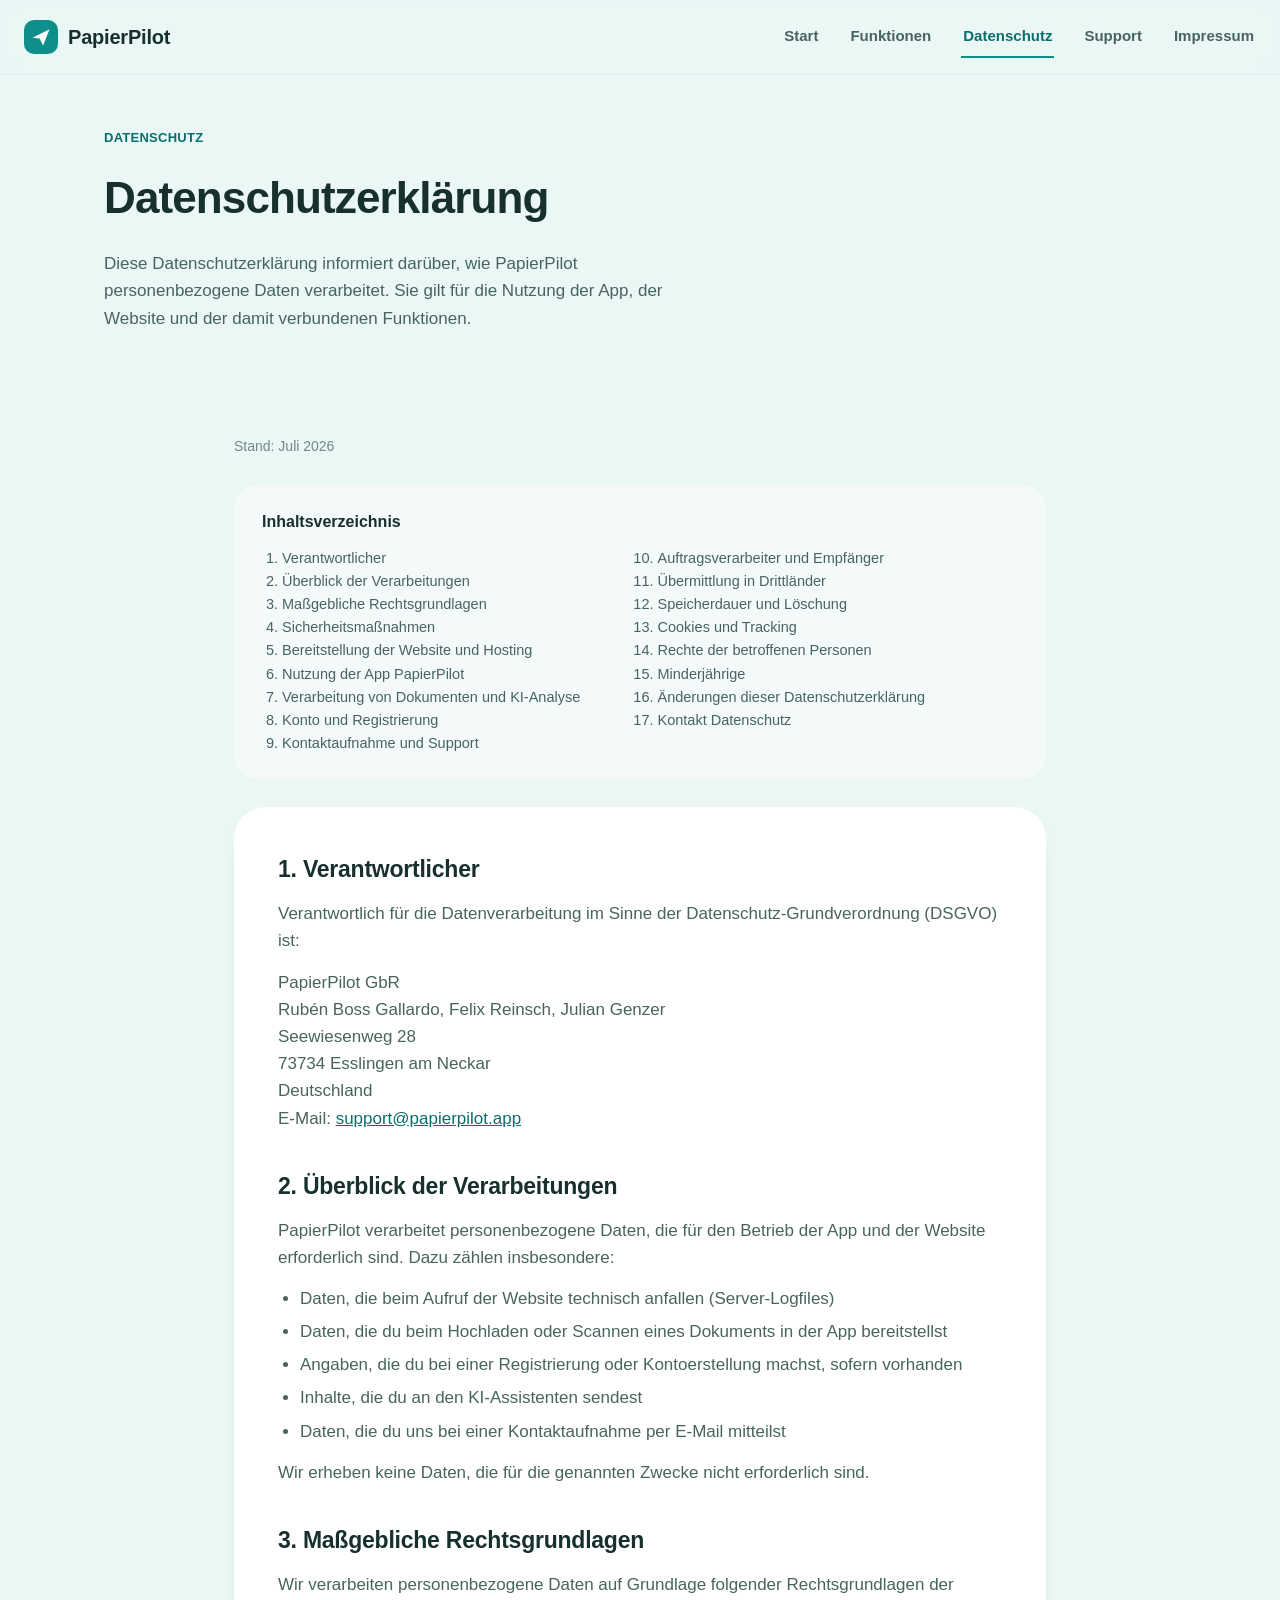
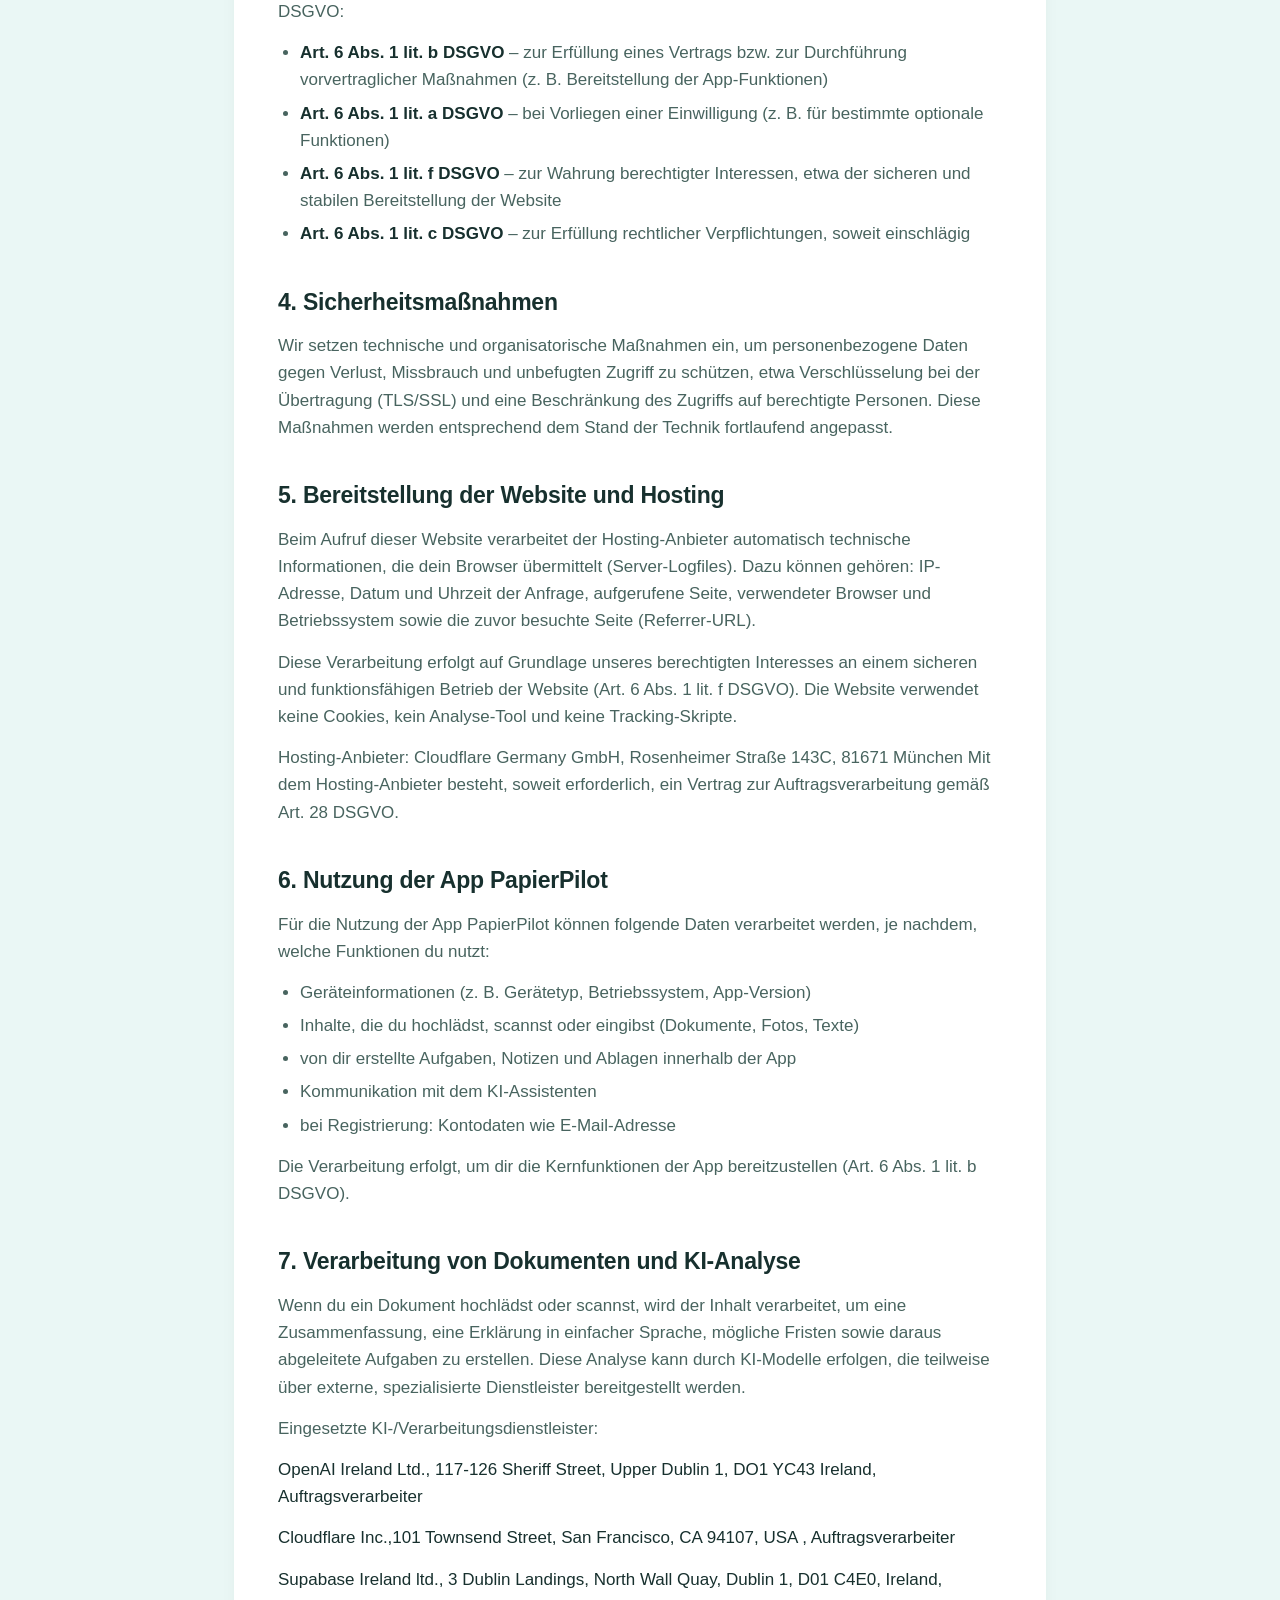
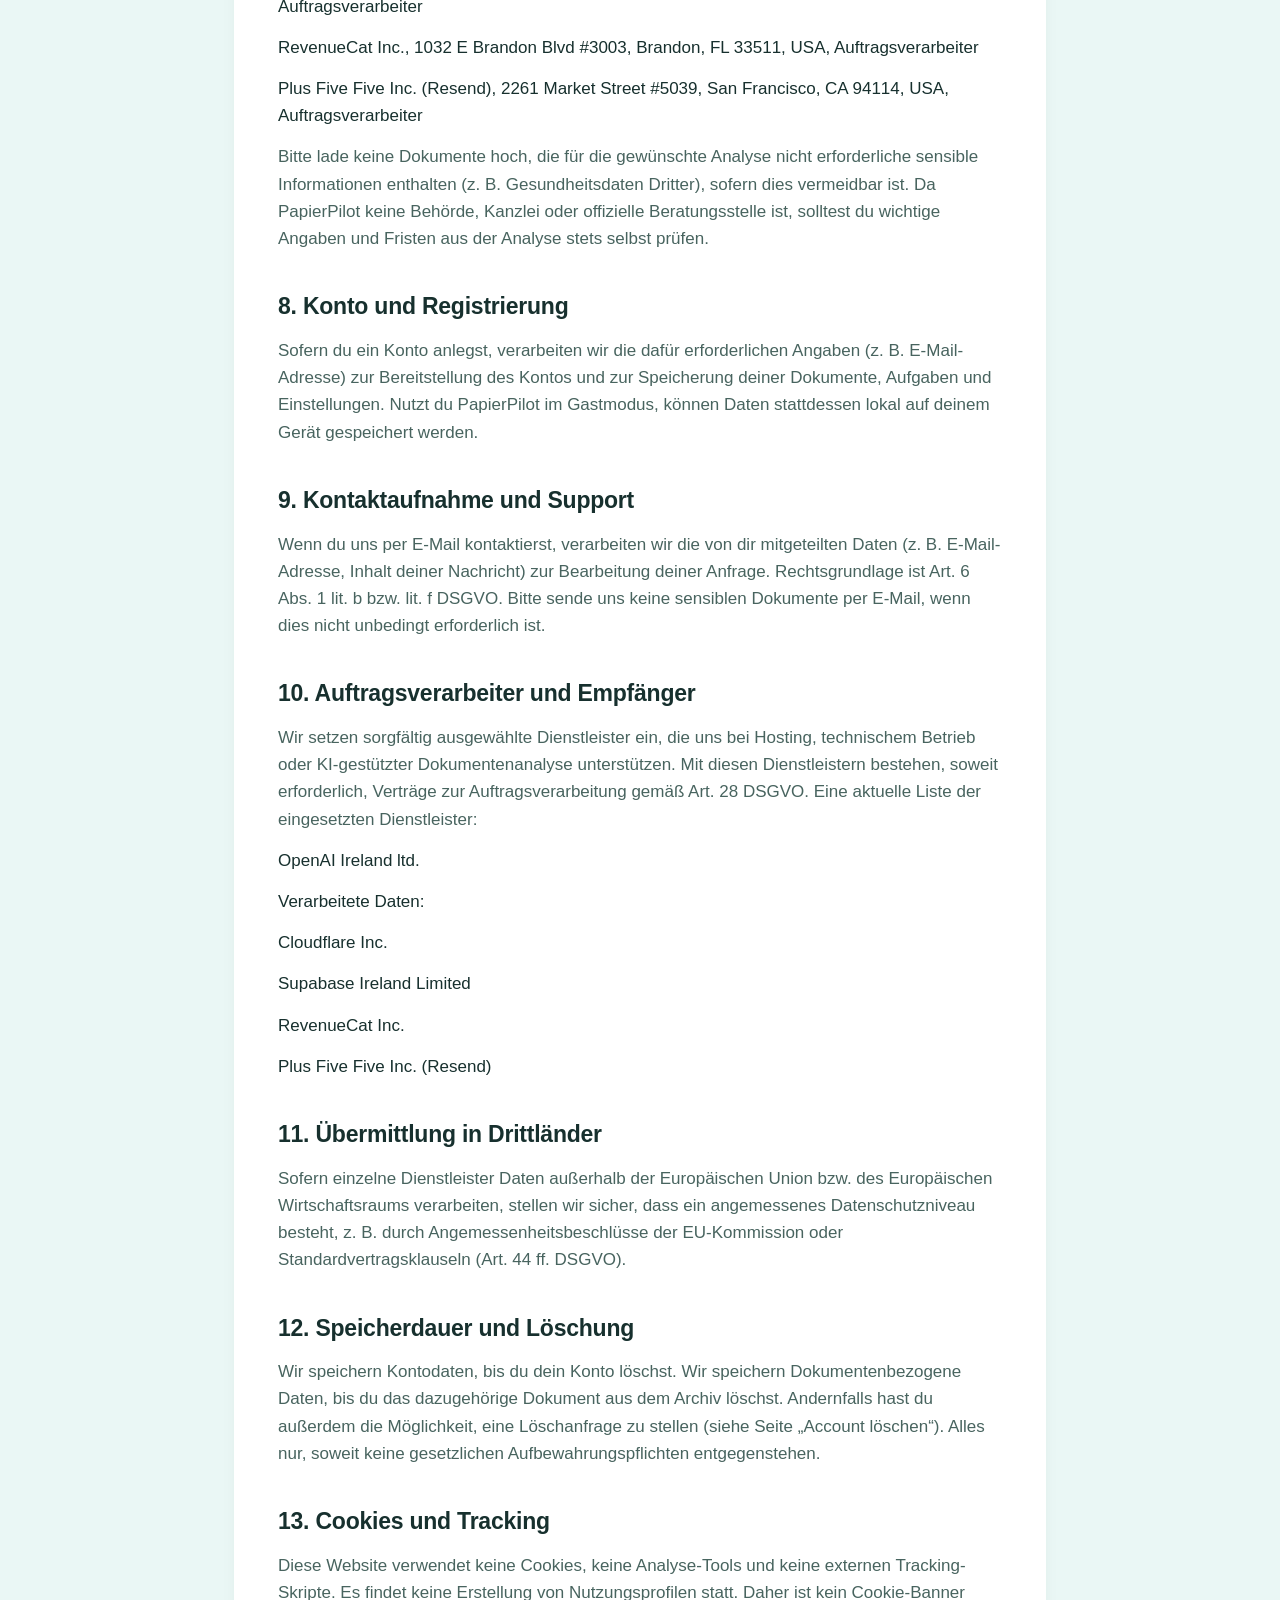
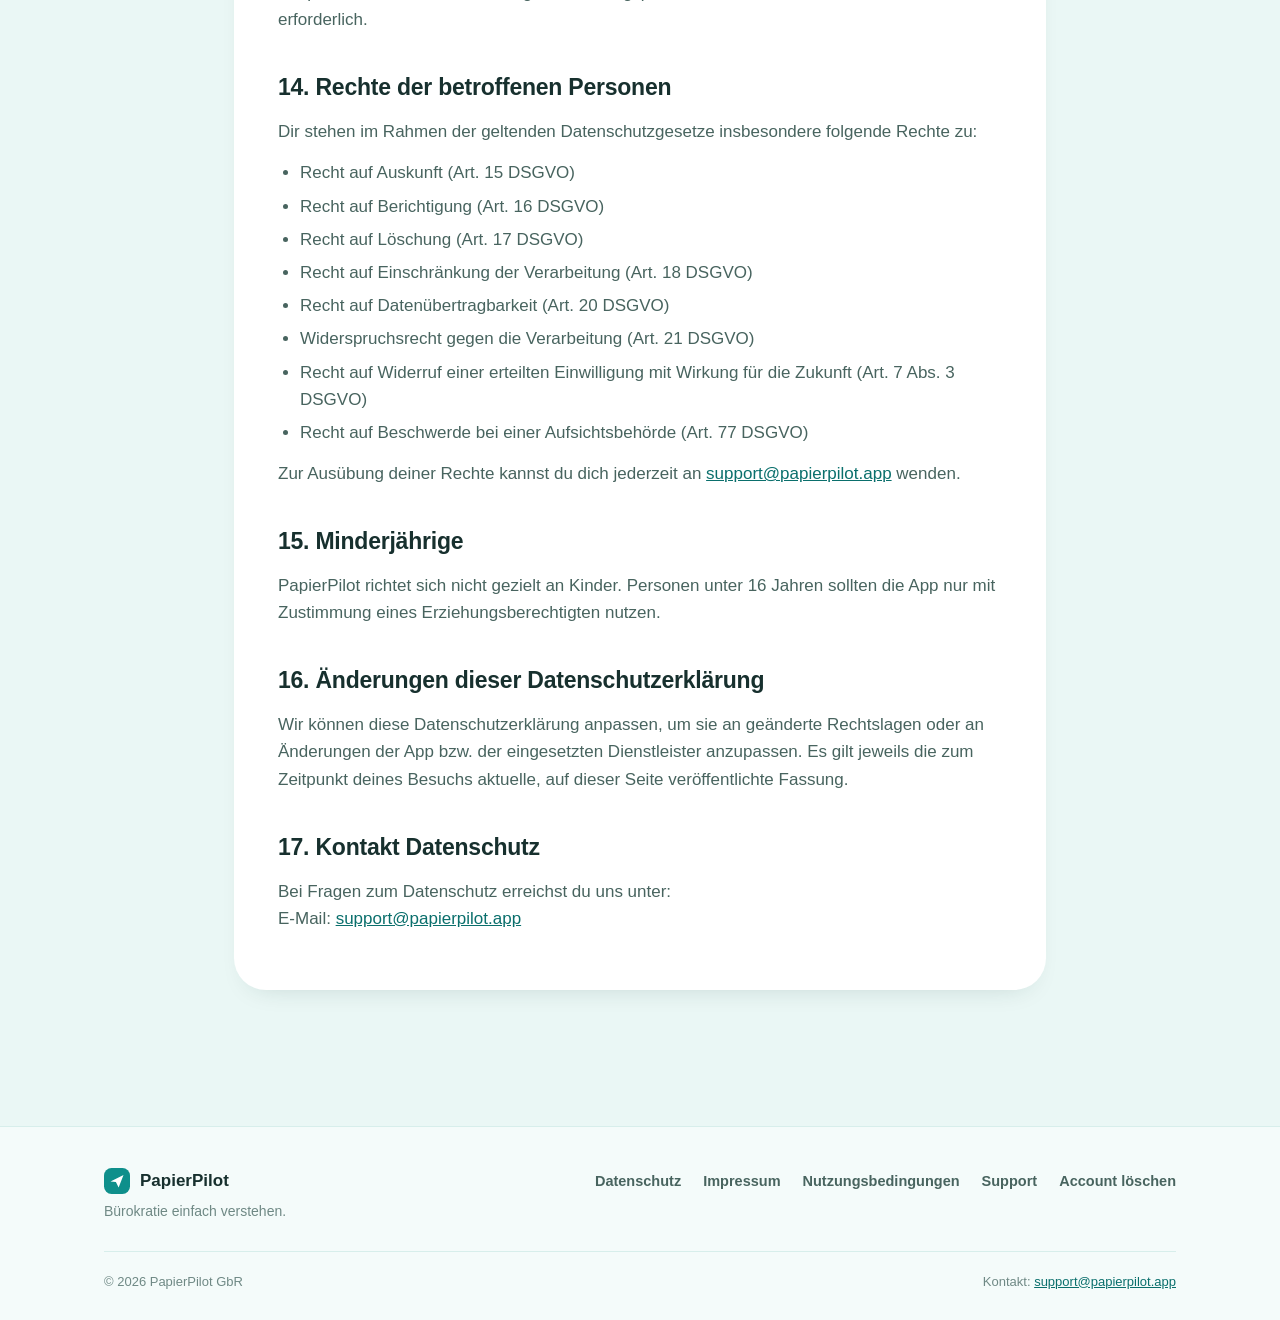
==== commit 0d0ced89: "Revise data retention and deletion policy wording" ====
--- a/datenschutz.html
+++ b/datenschutz.html
@@ -225,6 +225,7 @@
           eingesetzten Dienstleister:
         </p>
           OpenAI Ireland ltd.
+         </p> Verarbeitete Daten:
          </p>
           Cloudflare Inc.
          </p>
@@ -245,10 +246,8 @@
 
         <h2 id="speicherdauer">12. Speicherdauer und Löschung</h2>
         <p>
-          Wir speichern personenbezogene Daten nur so lange, wie dies für die jeweiligen Zwecke erforderlich
-          ist oder gesetzliche Aufbewahrungspflichten bestehen. Dokumente, zugehörige Daten, Aufgaben und Kontodaten werden
-          gelöscht, wenn du dein Konto löschst bzw. eine entsprechende Löschanfrage stellst (siehe Seite
-          „Account löschen“), soweit keine gesetzlichen Aufbewahrungspflichten entgegenstehen. 
+          Wir speichern  Kontodaten, bis du dein Konto löschst. Wir speichern Dokumentenbezogene Daten, bis du das dazugehörige Dokument aus dem Archiv löschst. Andernfalls hast du außerdem die Möglichkeit, eine Löschanfrage zu stellen (siehe Seite
+          „Account löschen“). Alles nur, soweit keine gesetzlichen Aufbewahrungspflichten entgegenstehen. 
         </p>
 
         <h2 id="cookies">13. Cookies und Tracking</h2>
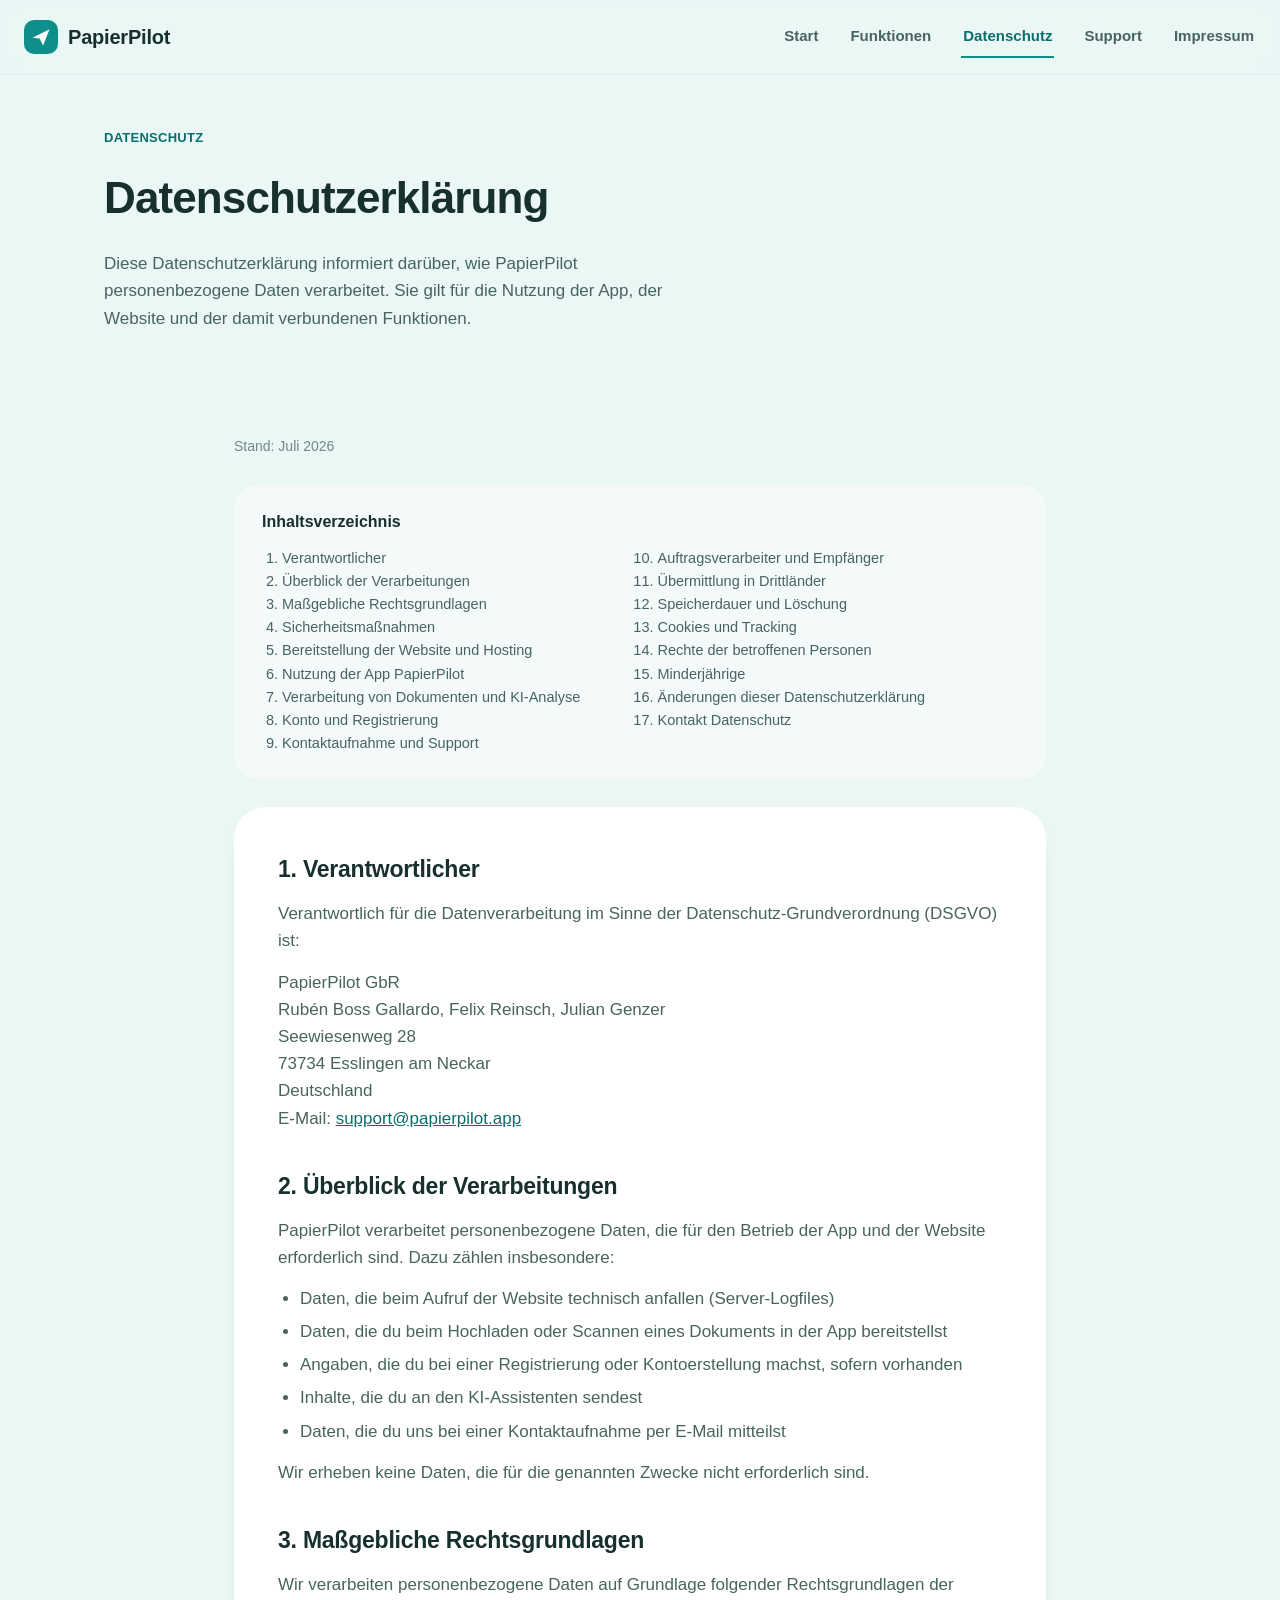
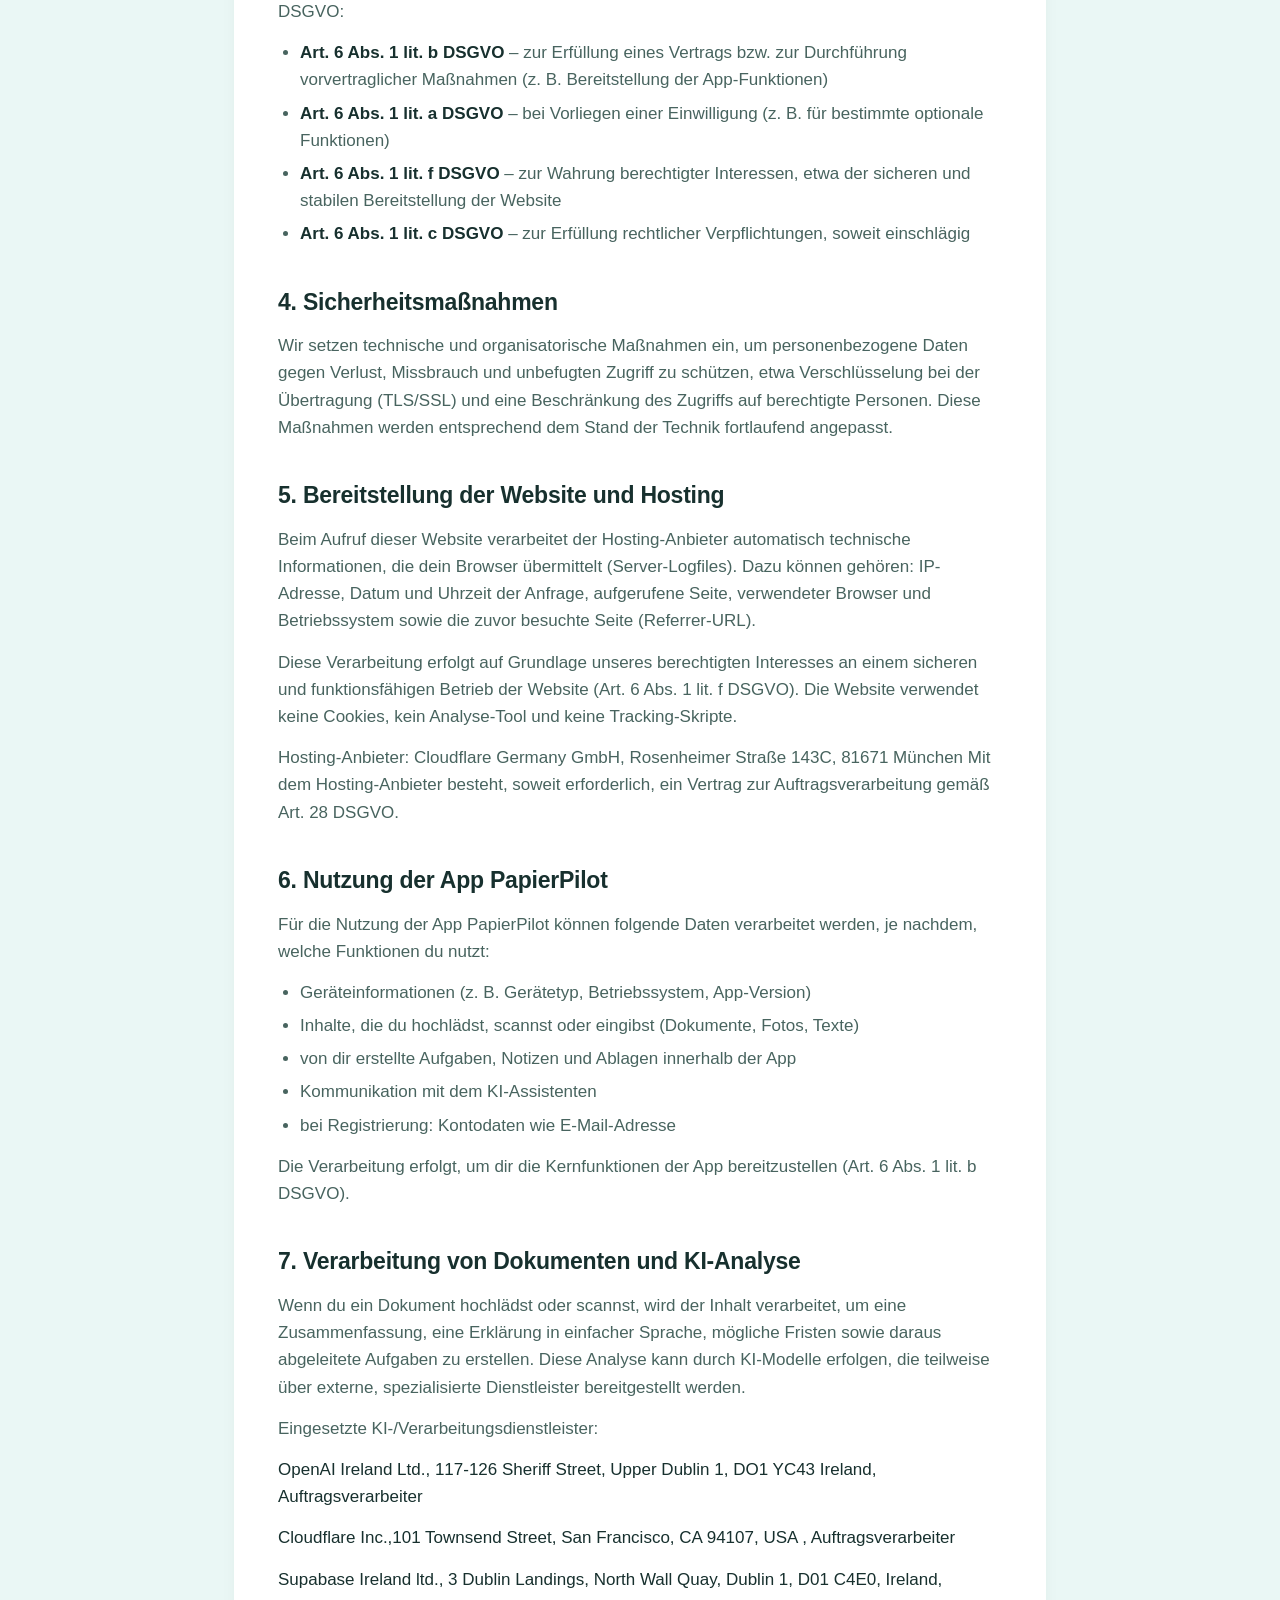
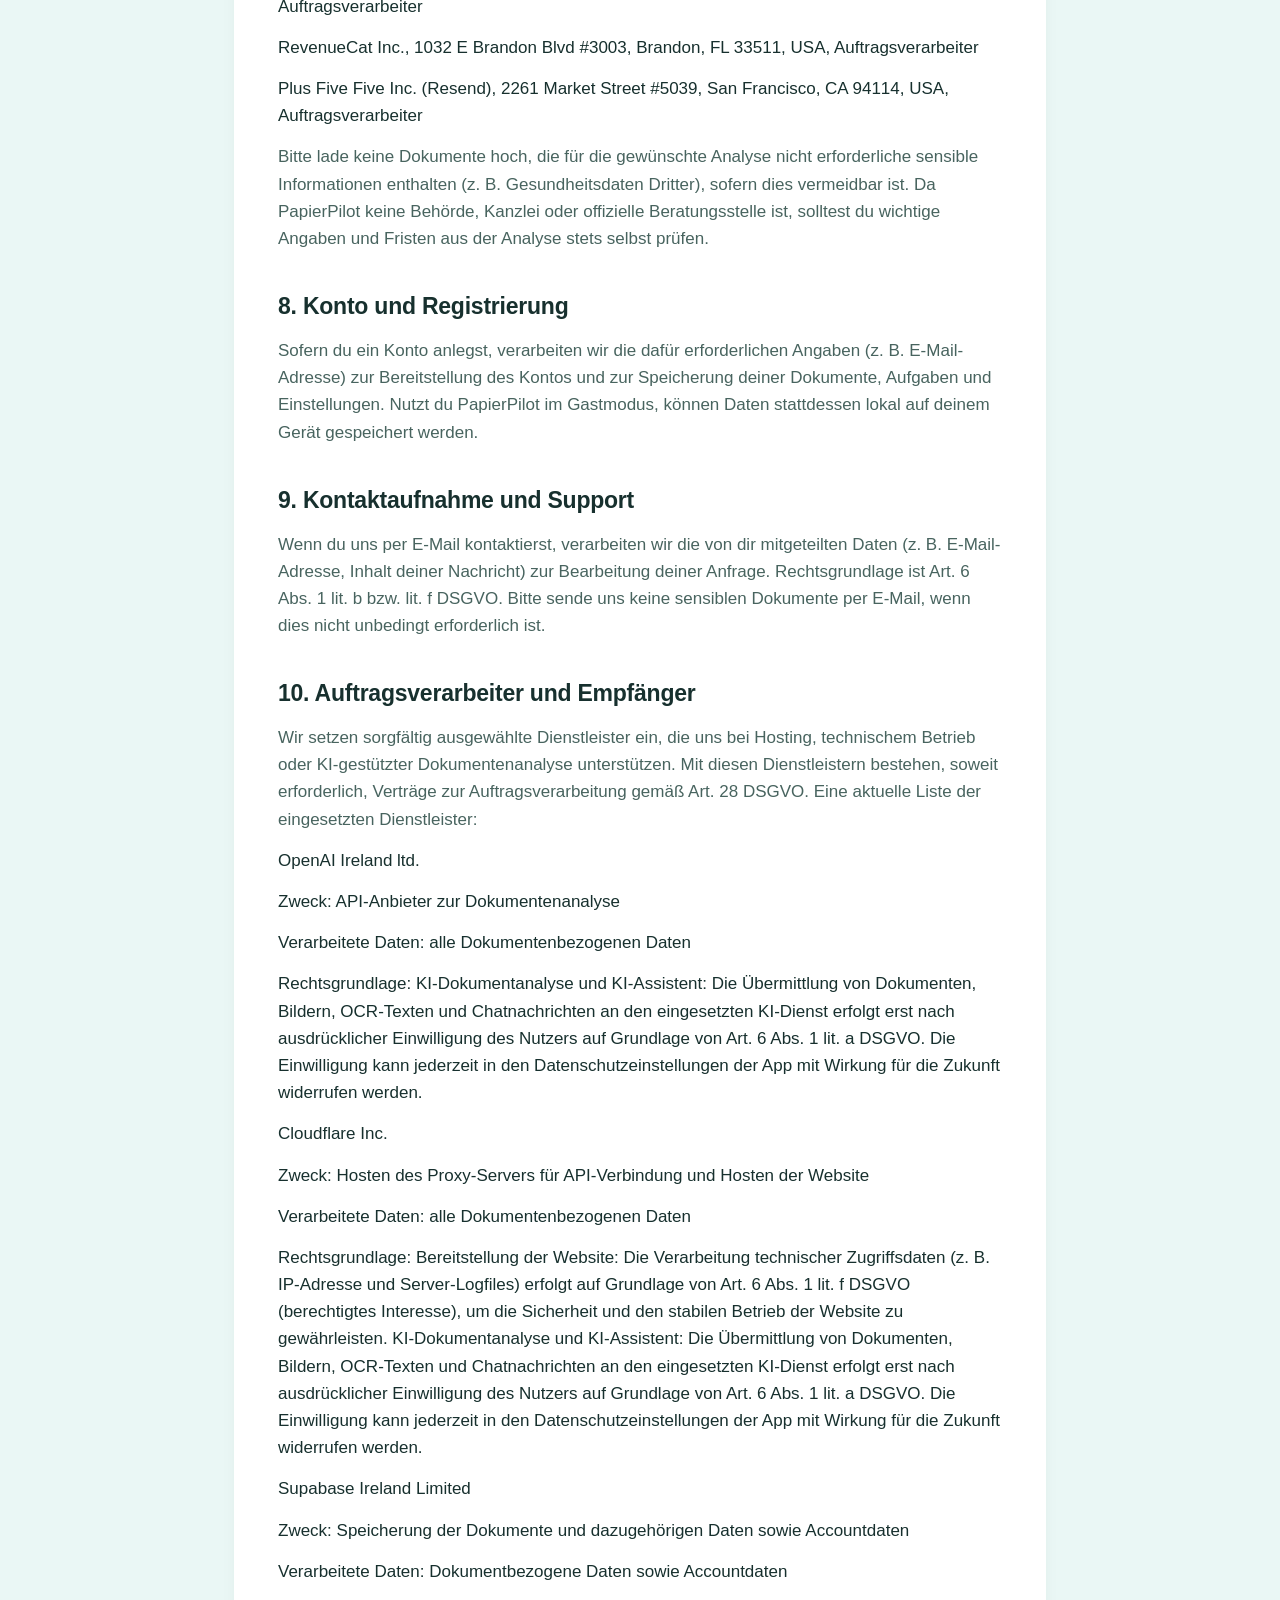
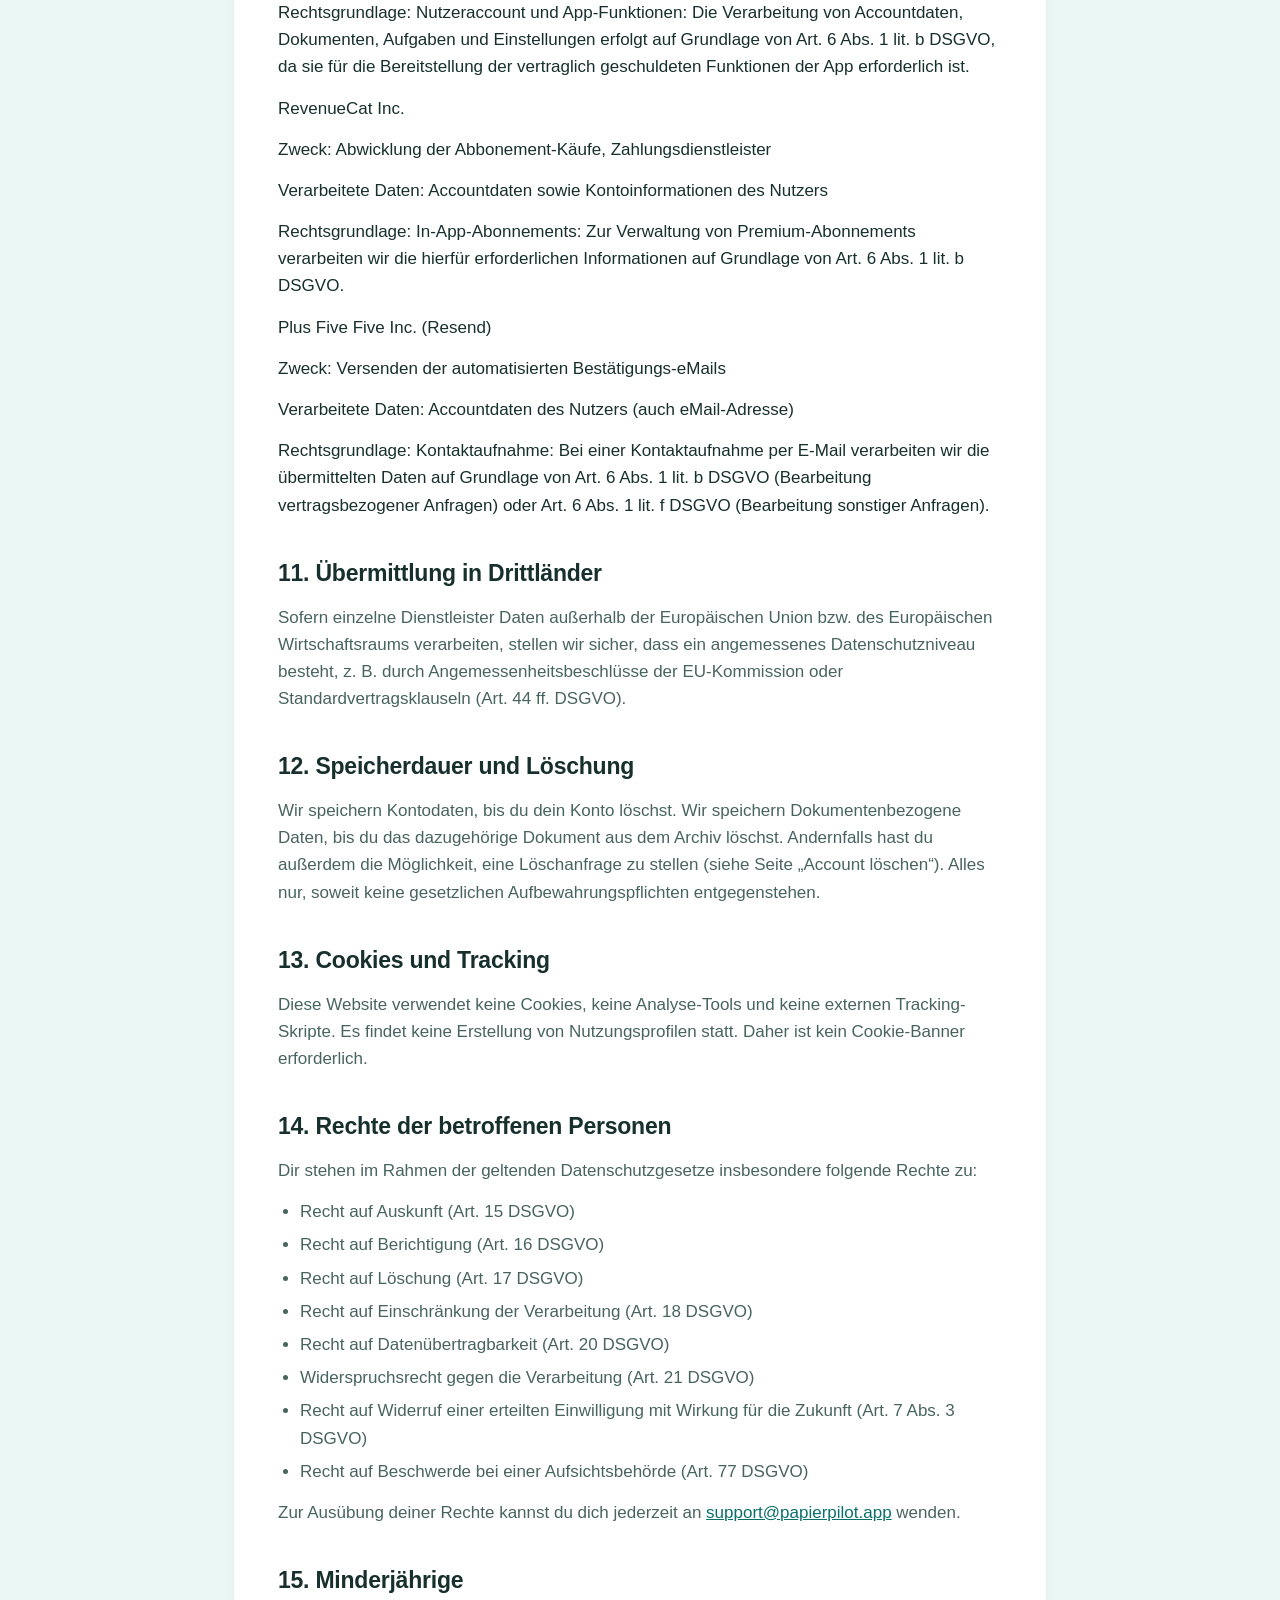
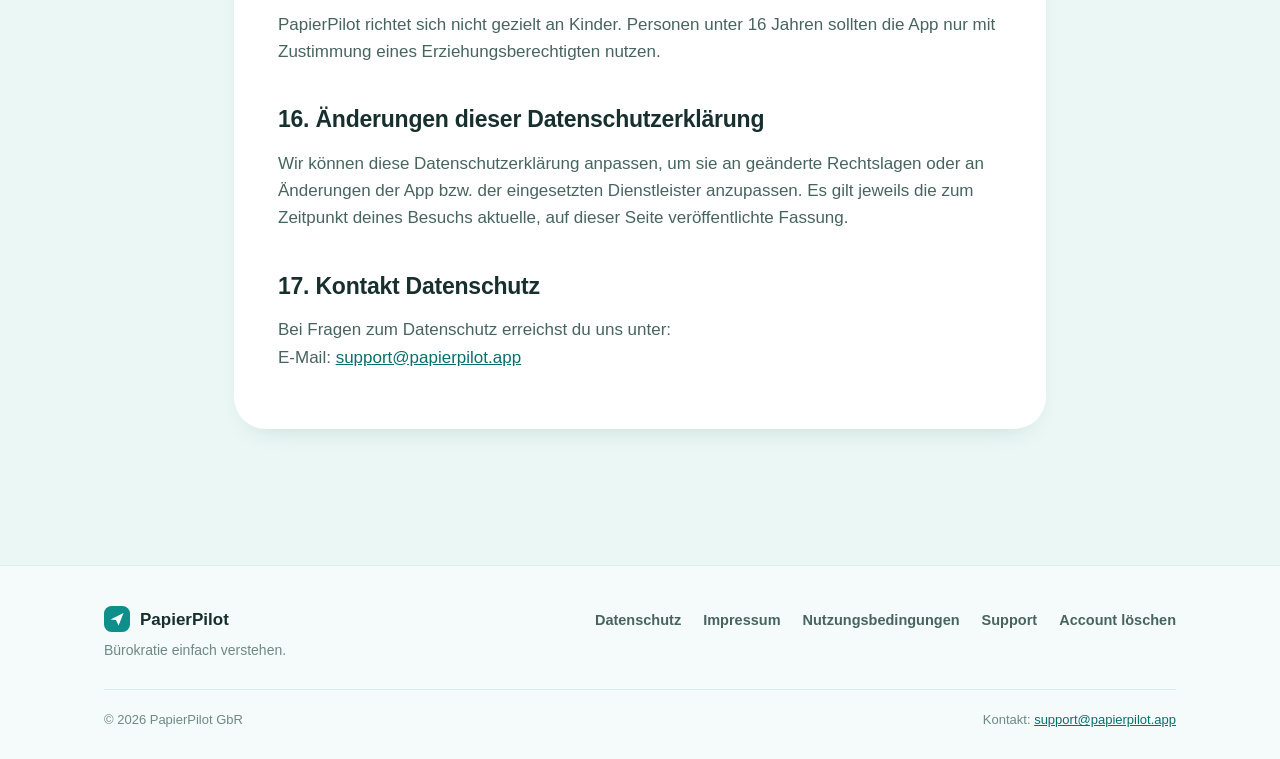
==== commit 8b186475: "Update data processing information in datenschutz.html Added data processing purposes, processed dat" ====
--- a/datenschutz.html
+++ b/datenschutz.html
@@ -225,15 +225,30 @@
           eingesetzten Dienstleister:
         </p>
           OpenAI Ireland ltd.
-         </p> Verarbeitete Daten:
+         </p> Zweck: API-Anbieter zur Dokumentenanalyse
+         </p> Verarbeitete Daten: alle Dokumentenbezogenen Daten
+         </p> Rechtsgrundlage: KI-Dokumentanalyse und KI-Assistent: Die Übermittlung von Dokumenten, Bildern, OCR-Texten und Chatnachrichten an den eingesetzten KI-Dienst erfolgt erst nach ausdrücklicher Einwilligung des Nutzers auf Grundlage von Art. 6 Abs. 1 lit. a DSGVO. Die Einwilligung kann jederzeit in den Datenschutzeinstellungen der App mit Wirkung für die Zukunft widerrufen werden.
          </p>
           Cloudflare Inc.
+         </p> Zweck: Hosten des Proxy-Servers für API-Verbindung und Hosten der Website
+         </p> Verarbeitete Daten: alle Dokumentenbezogenen Daten
+         </p> Rechtsgrundlage: Bereitstellung der Website: Die Verarbeitung technischer Zugriffsdaten (z. B. IP-Adresse und Server-Logfiles) erfolgt auf Grundlage von Art. 6 Abs. 1 lit. f DSGVO (berechtigtes Interesse), um die Sicherheit und den stabilen Betrieb der Website zu gewährleisten.
+                               KI-Dokumentanalyse und KI-Assistent: Die Übermittlung von Dokumenten, Bildern, OCR-Texten und Chatnachrichten an den eingesetzten KI-Dienst erfolgt erst nach ausdrücklicher Einwilligung des Nutzers auf Grundlage von Art. 6 Abs. 1 lit. a DSGVO. Die Einwilligung kann jederzeit in den Datenschutzeinstellungen der App mit Wirkung für die Zukunft widerrufen werden.
          </p>
           Supabase Ireland Limited
+          </p> Zweck: Speicherung der Dokumente und dazugehörigen Daten sowie Accountdaten
+         </p> Verarbeitete Daten: Dokumentbezogene Daten sowie Accountdaten
+         </p> Rechtsgrundlage: Nutzeraccount und App-Funktionen: Die Verarbeitung von Accountdaten, Dokumenten, Aufgaben und Einstellungen erfolgt auf Grundlage von Art. 6 Abs. 1 lit. b DSGVO, da sie für die Bereitstellung der vertraglich geschuldeten Funktionen der App erforderlich ist.
          </p>
           RevenueCat Inc.
+         </p> Zweck: Abwicklung der Abbonement-Käufe, Zahlungsdienstleister
+         </p> Verarbeitete Daten: Accountdaten sowie Kontoinformationen des Nutzers
+         </p> Rechtsgrundlage: In-App-Abonnements: Zur Verwaltung von Premium-Abonnements verarbeiten wir die hierfür erforderlichen Informationen auf Grundlage von Art. 6 Abs. 1 lit. b DSGVO.       
          </p>
           Plus Five Five Inc. (Resend)
+         </p> Zweck: Versenden der automatisierten Bestätigungs-eMails
+         </p> Verarbeitete Daten: Accountdaten des Nutzers (auch eMail-Adresse)
+         </p> Rechtsgrundlage: Kontaktaufnahme: Bei einer Kontaktaufnahme per E-Mail verarbeiten wir die übermittelten Daten auf Grundlage von Art. 6 Abs. 1 lit. b DSGVO (Bearbeitung vertragsbezogener Anfragen) oder Art. 6 Abs. 1 lit. f DSGVO (Bearbeitung sonstiger Anfragen).
         </p>
 
         <h2 id="drittlaender">11. Übermittlung in Drittländer</h2>
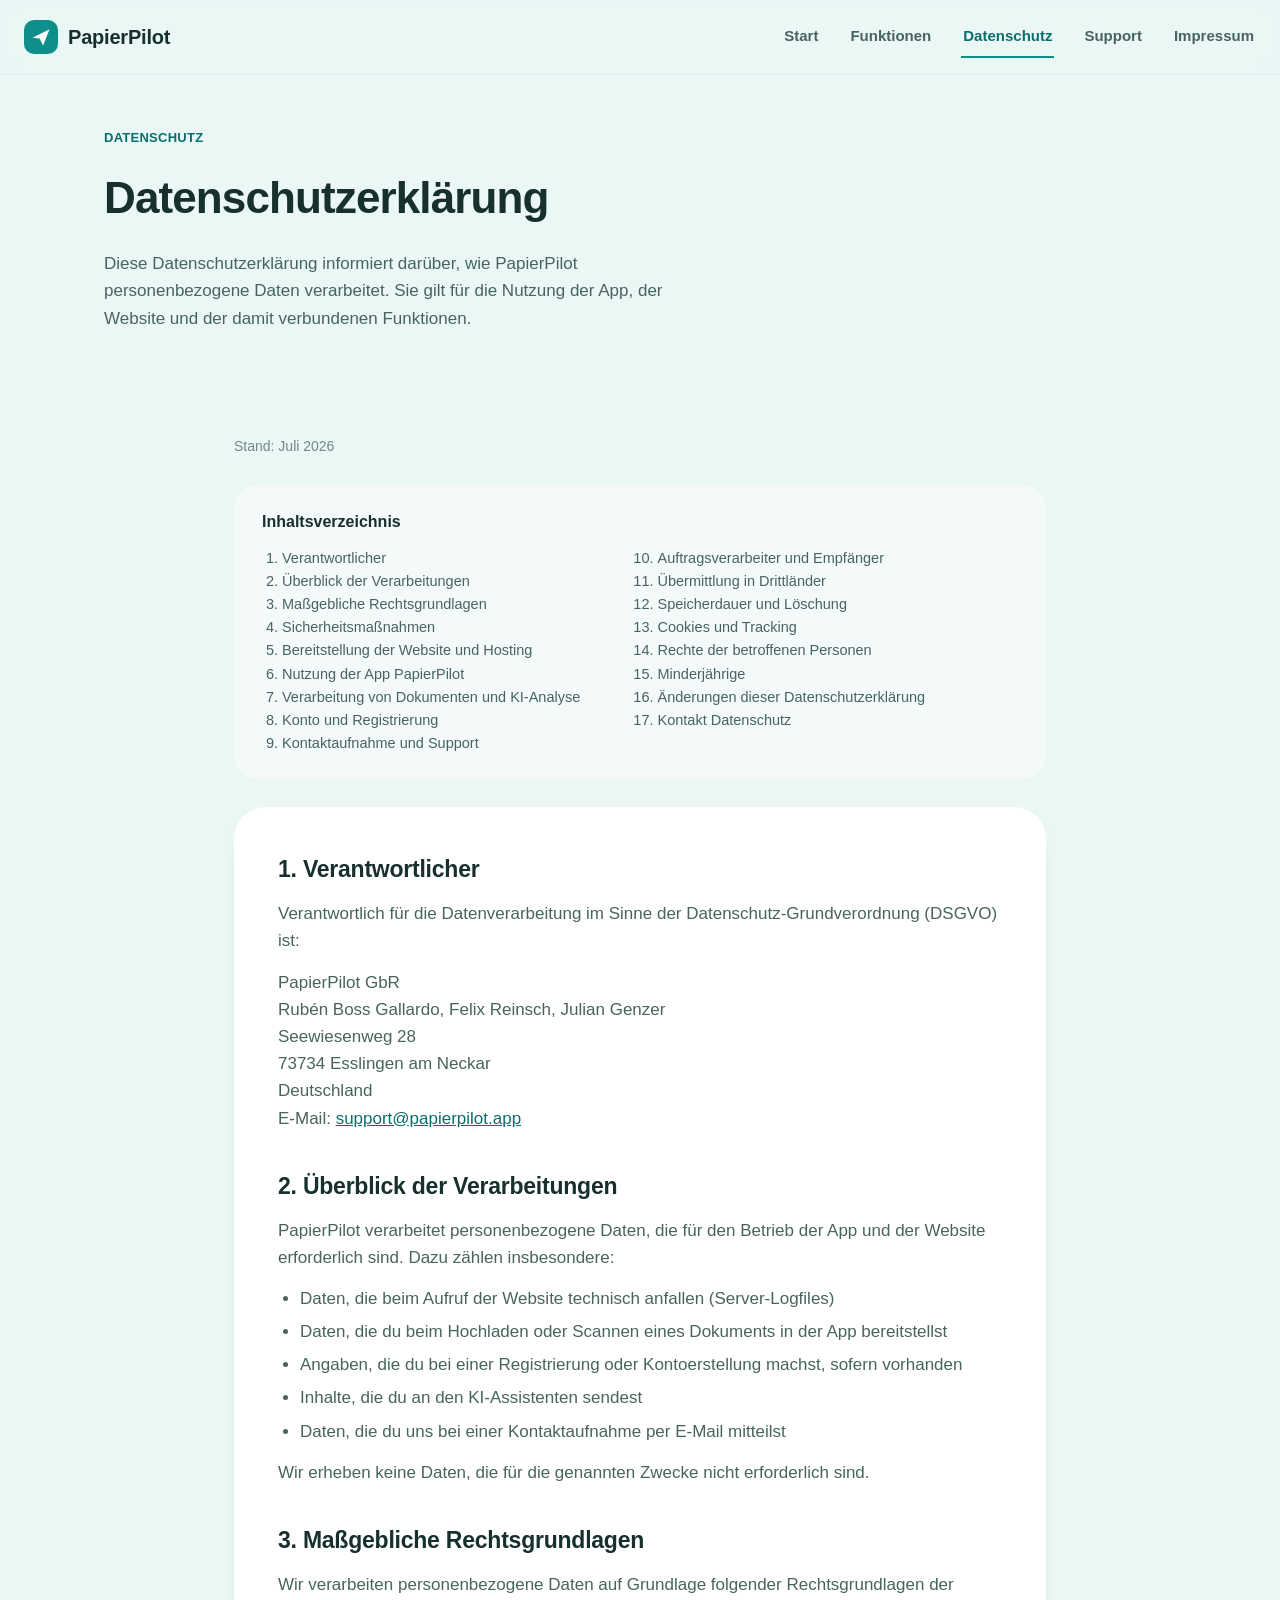
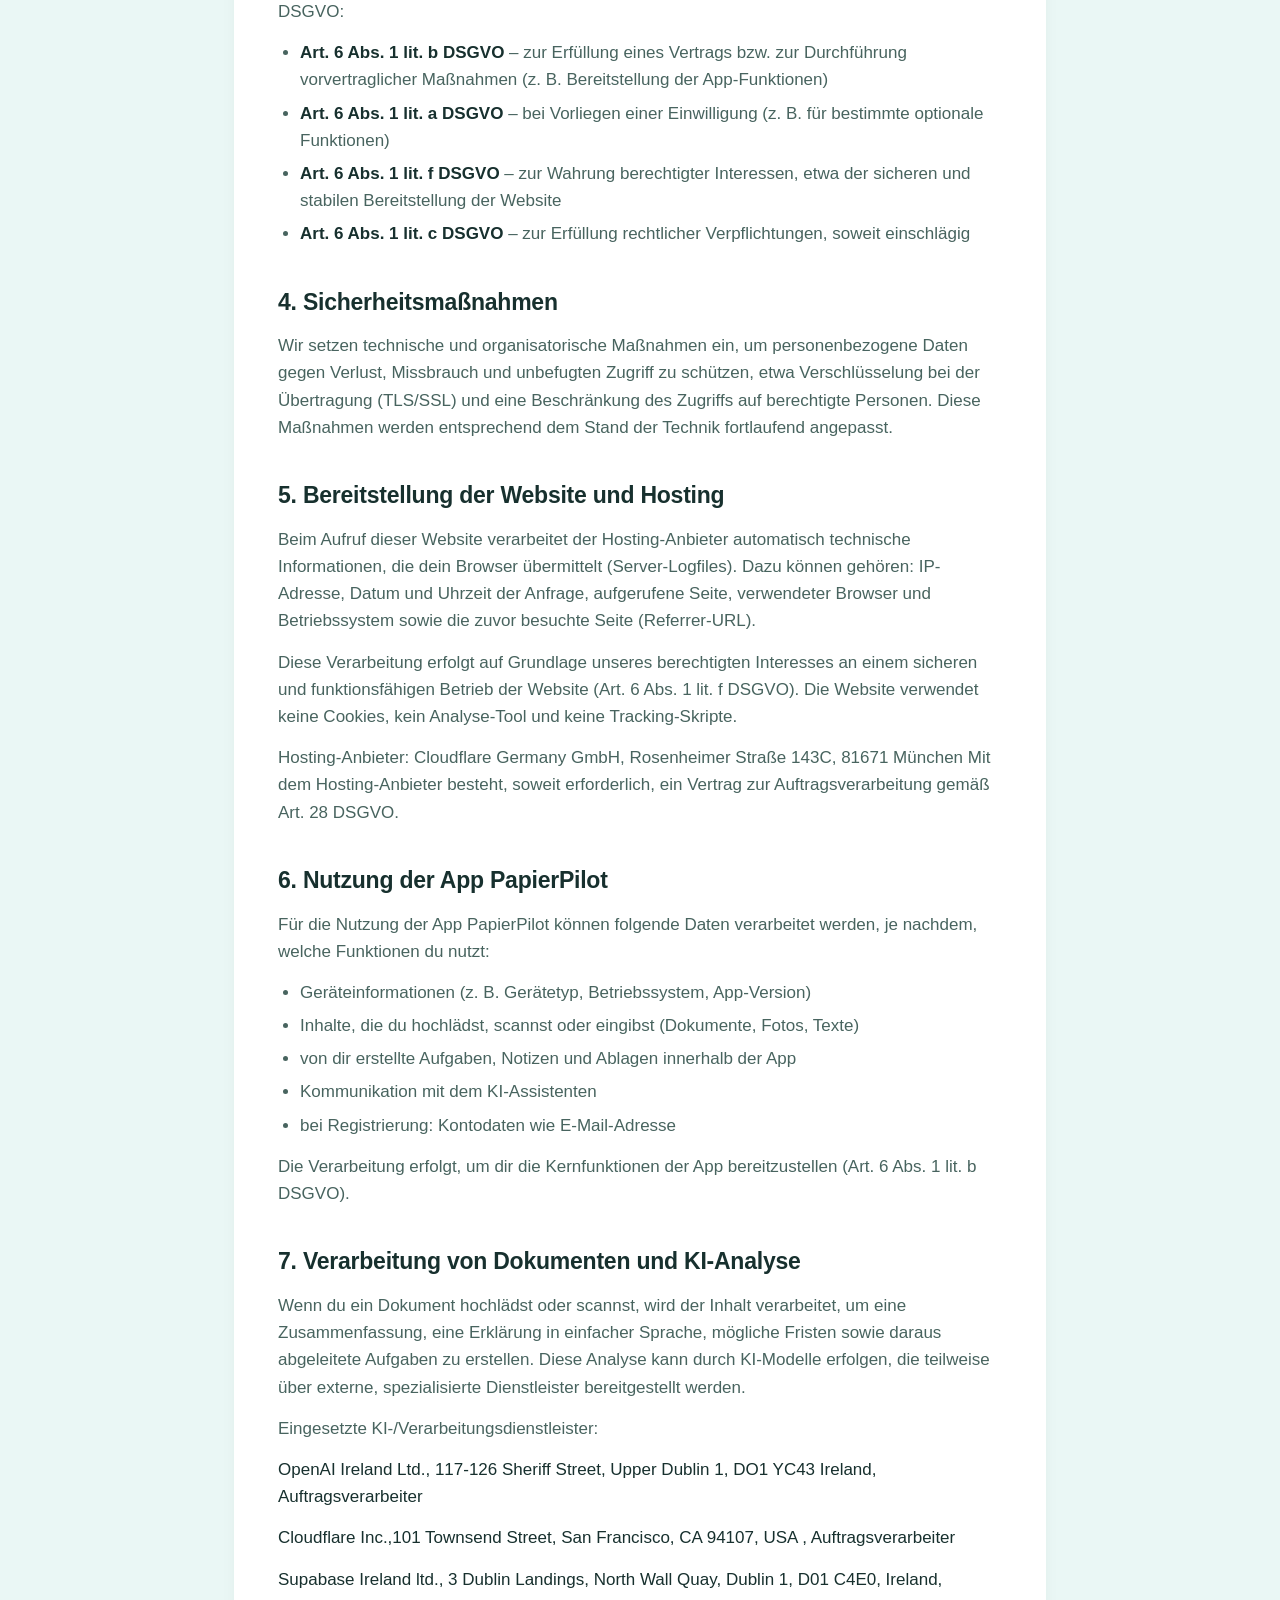
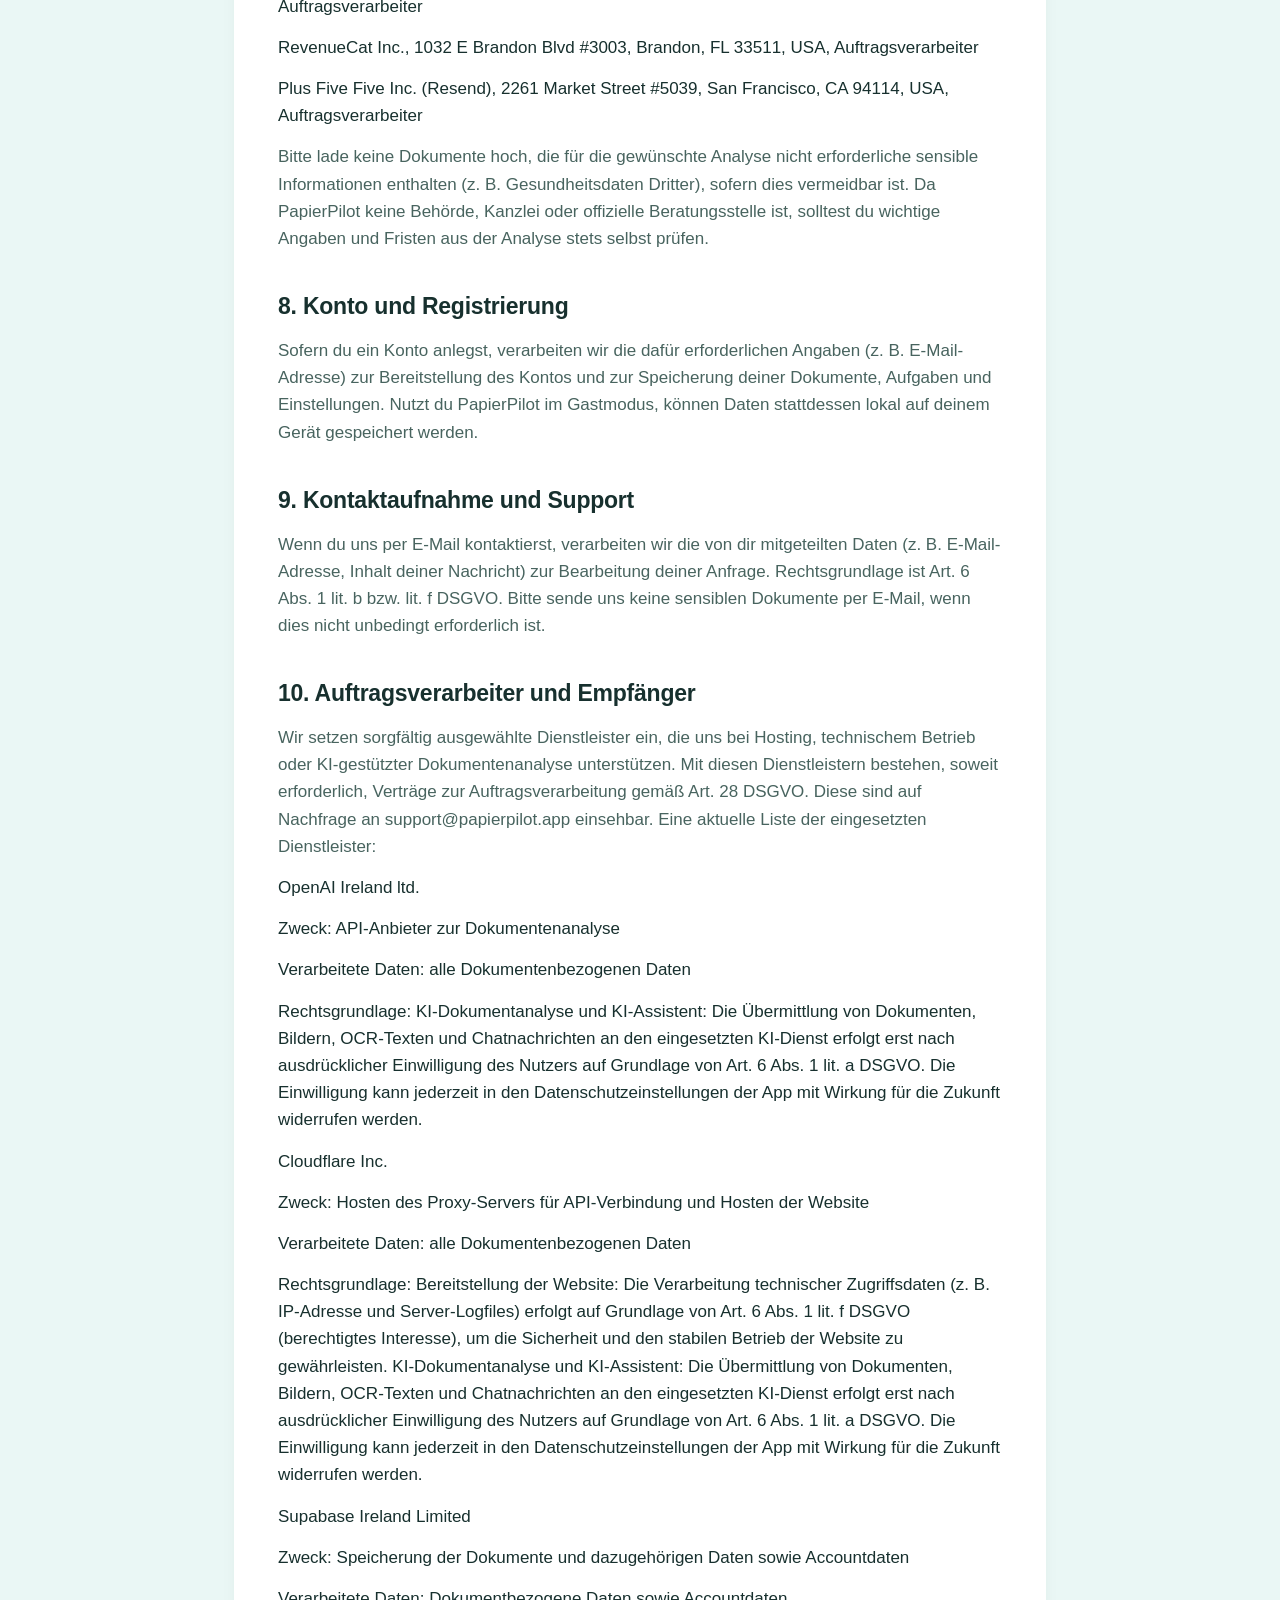
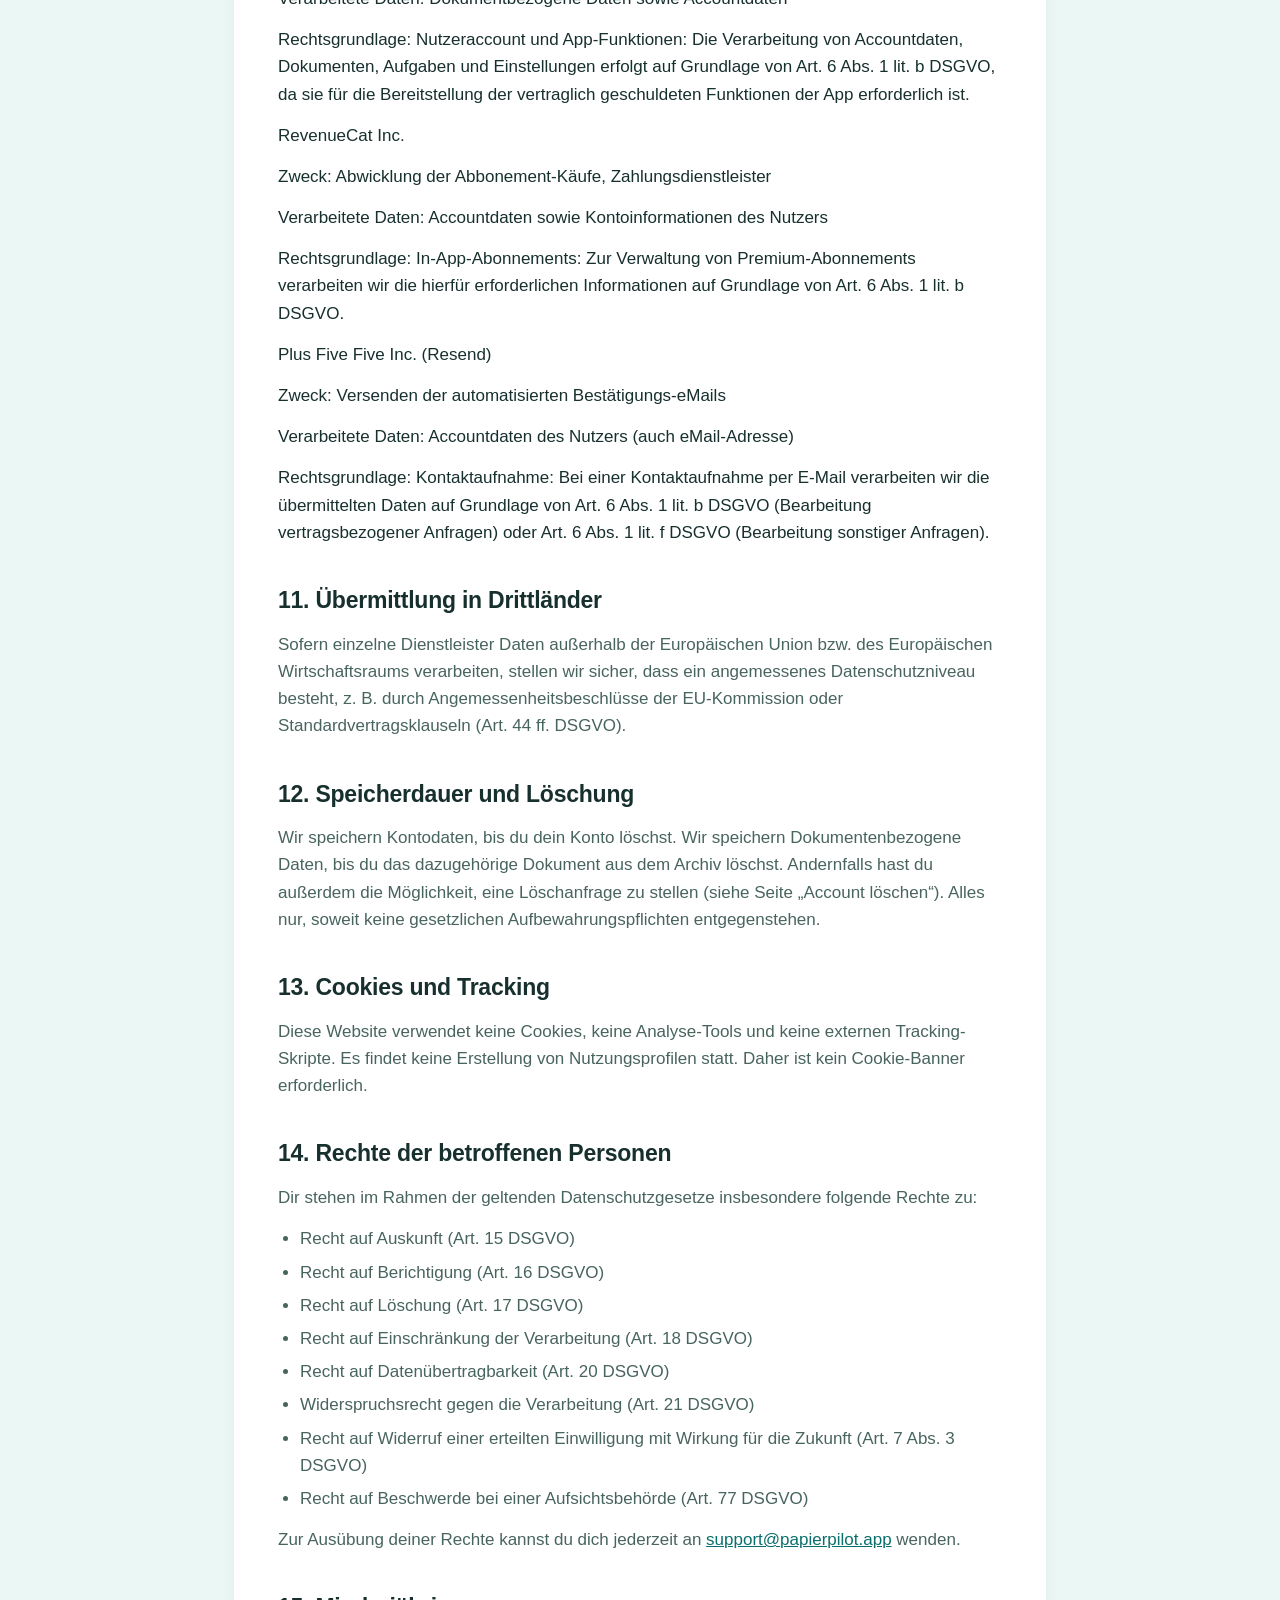
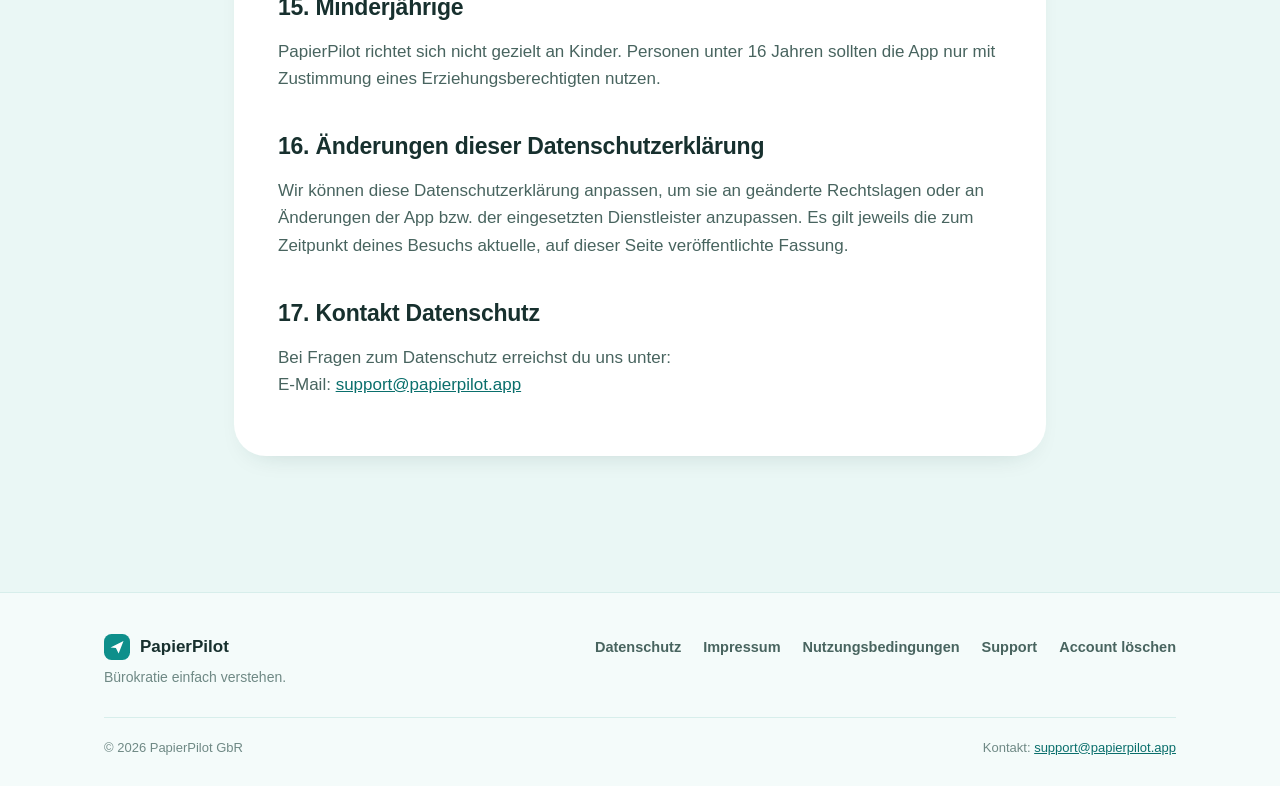
==== commit 20aa4ef1: "Update datenschutz.html with service provider details Added contact information for accessing the li" ====
--- a/datenschutz.html
+++ b/datenschutz.html
@@ -221,7 +221,7 @@
         <p>
           Wir setzen sorgfältig ausgewählte Dienstleister ein, die uns bei Hosting, technischem Betrieb oder
           KI-gestützter Dokumentenanalyse unterstützen. Mit diesen Dienstleistern bestehen, soweit
-          erforderlich, Verträge zur Auftragsverarbeitung gemäß Art. 28 DSGVO. Eine aktuelle Liste der
+          erforderlich, Verträge zur Auftragsverarbeitung gemäß Art. 28 DSGVO. Diese sind auf Nachfrage an support@papierpilot.app einsehbar. Eine aktuelle Liste der
           eingesetzten Dienstleister:
         </p>
           OpenAI Ireland ltd.
